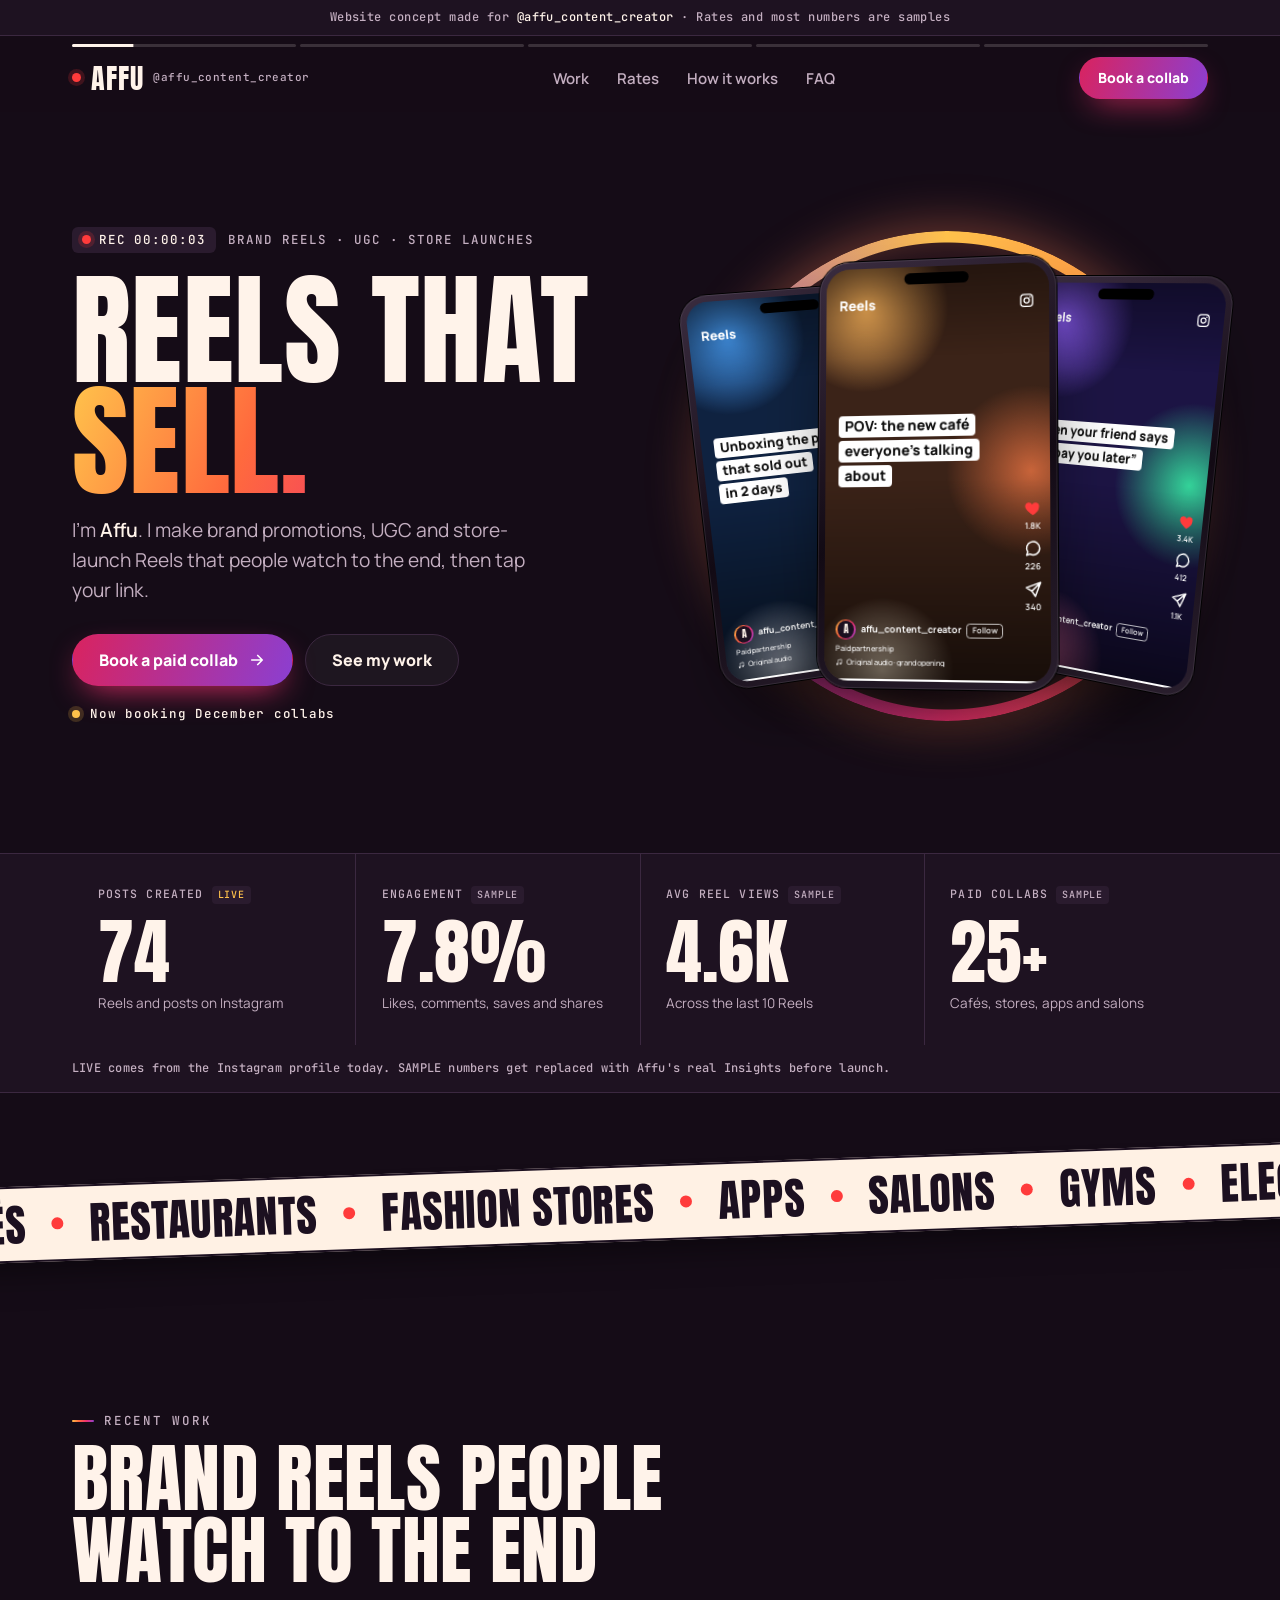
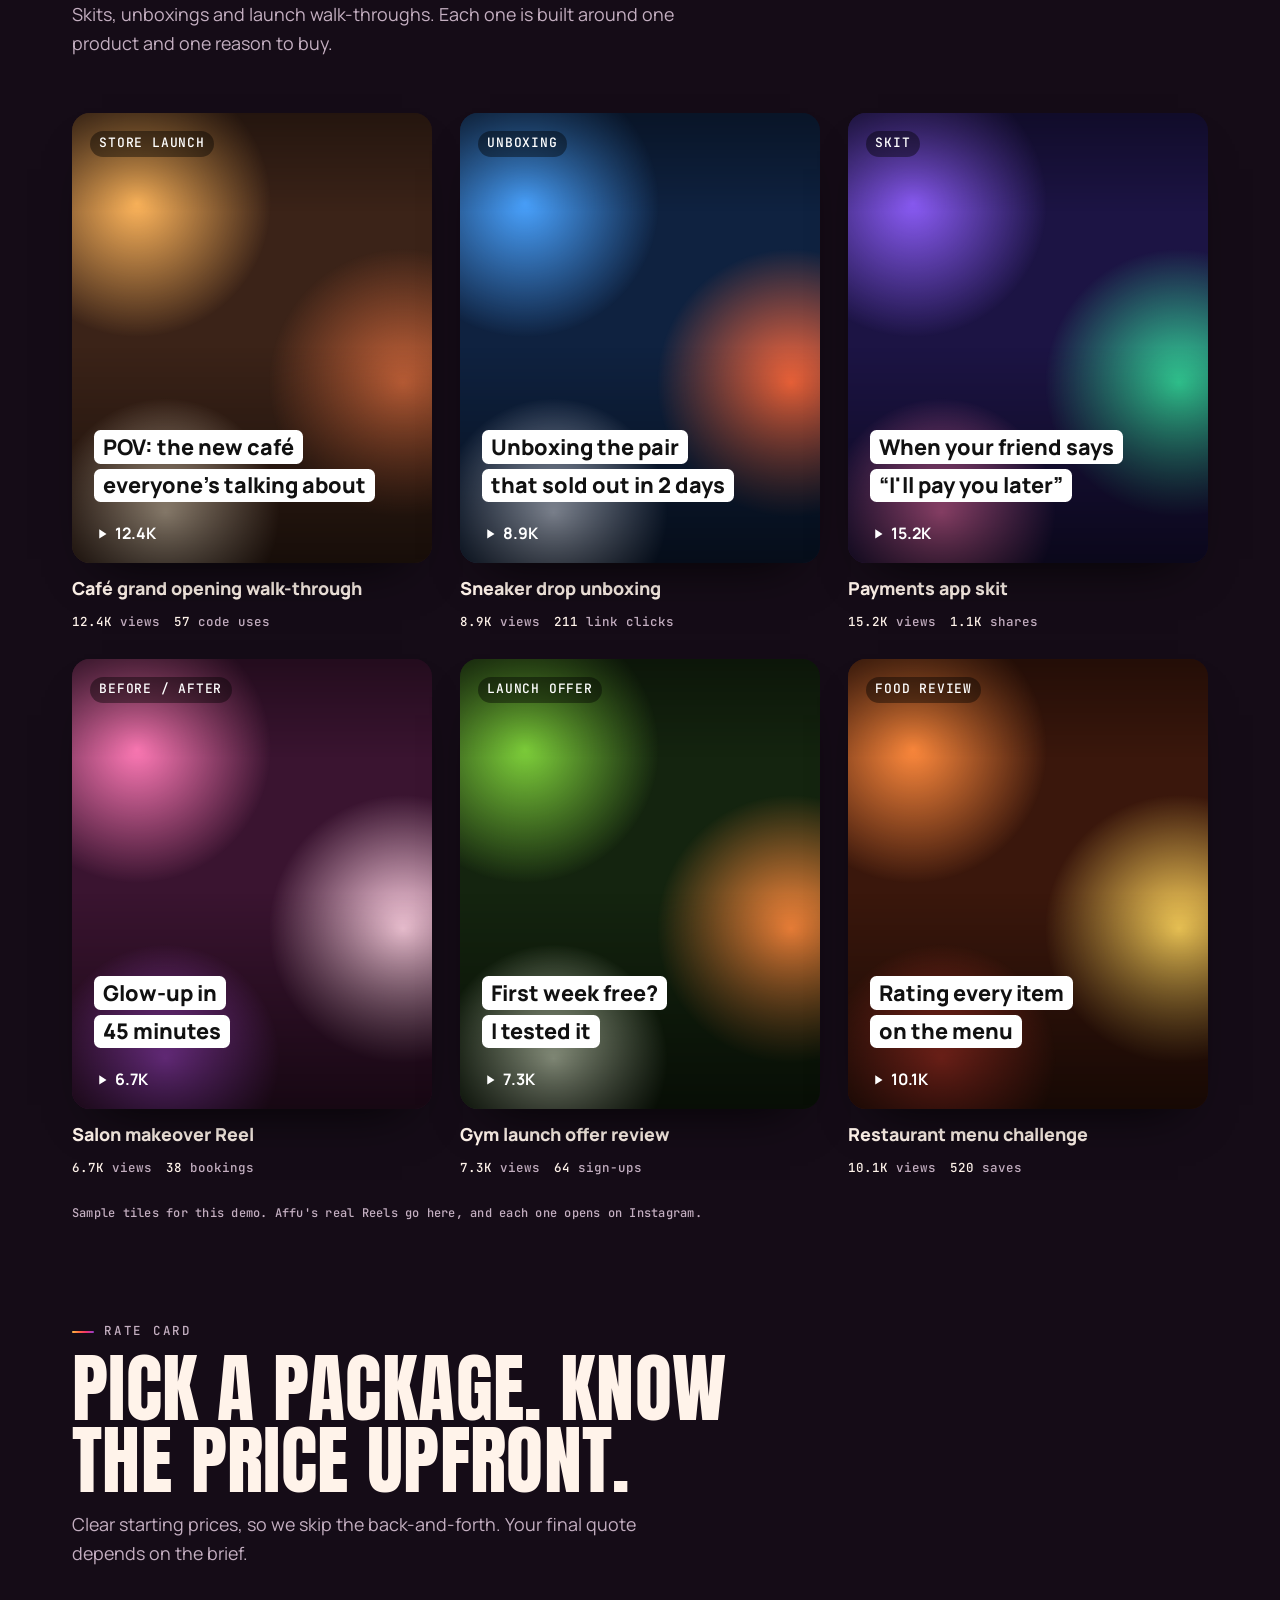
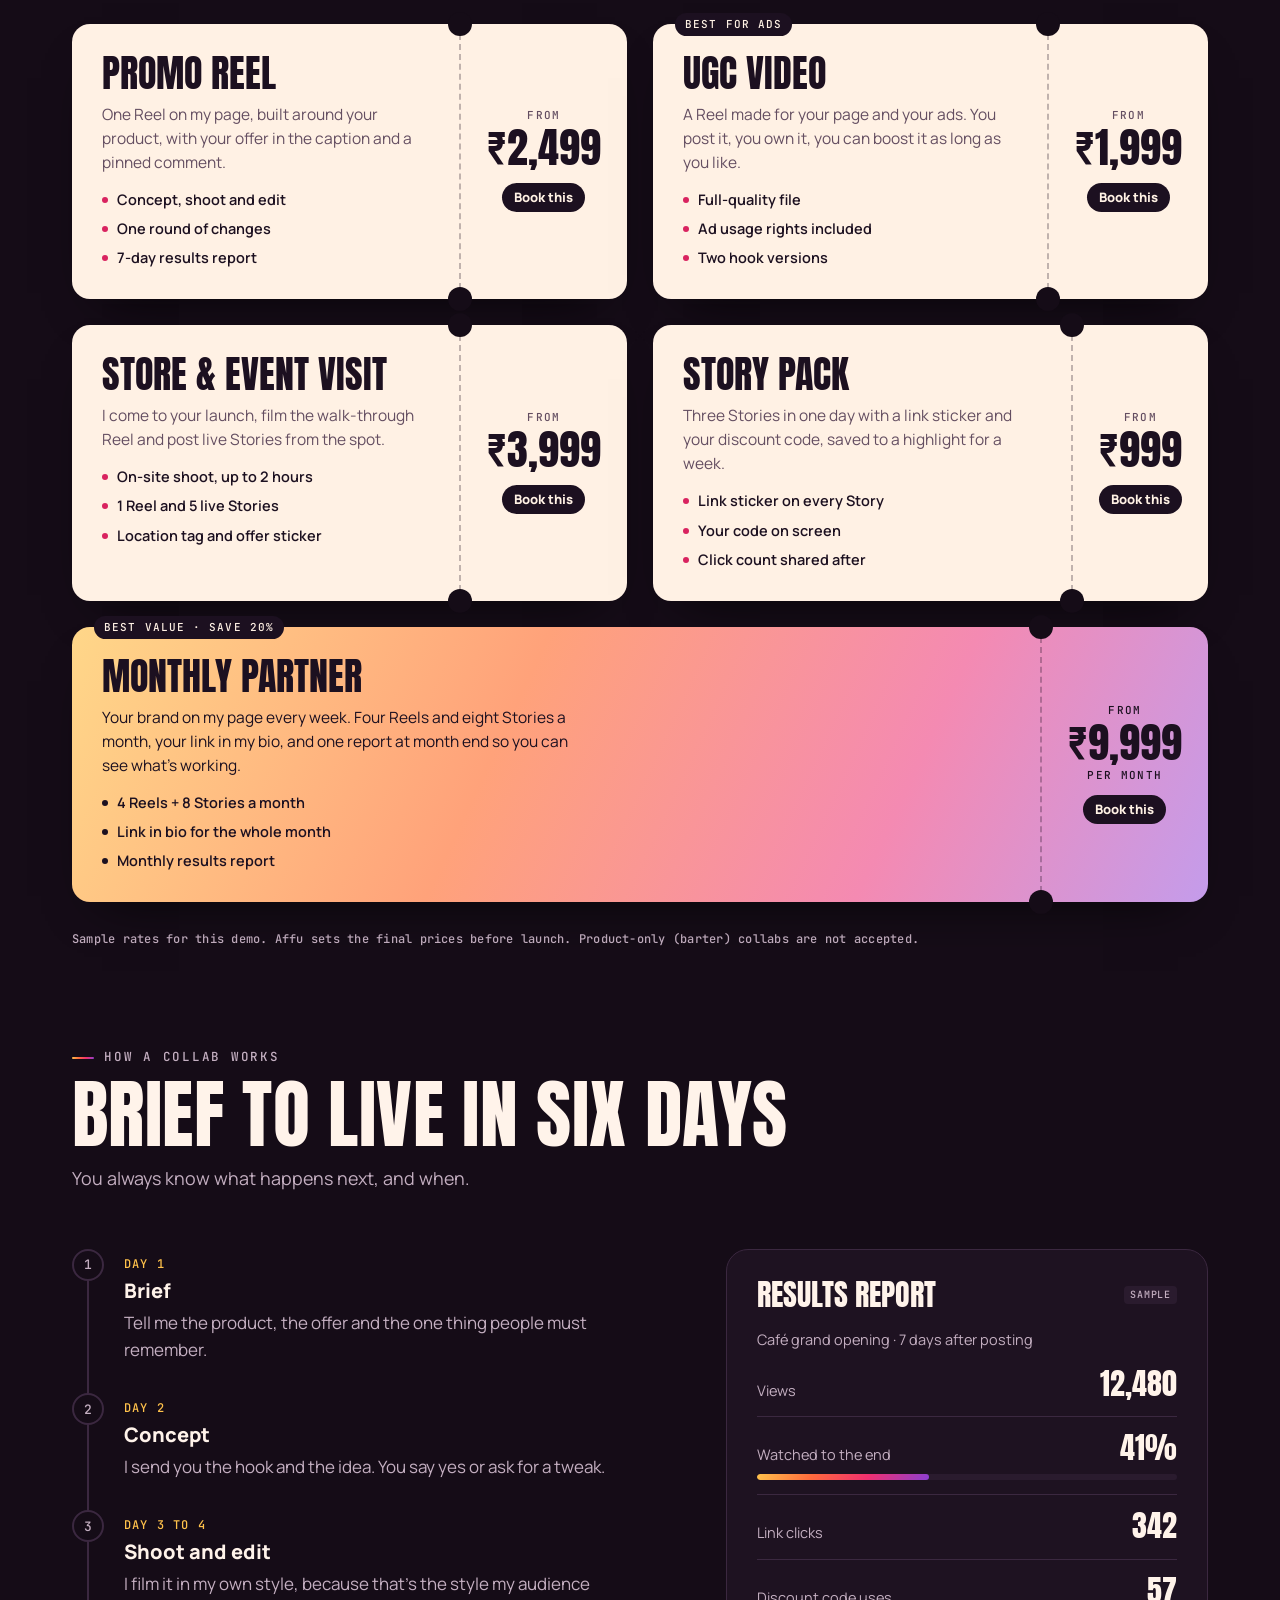
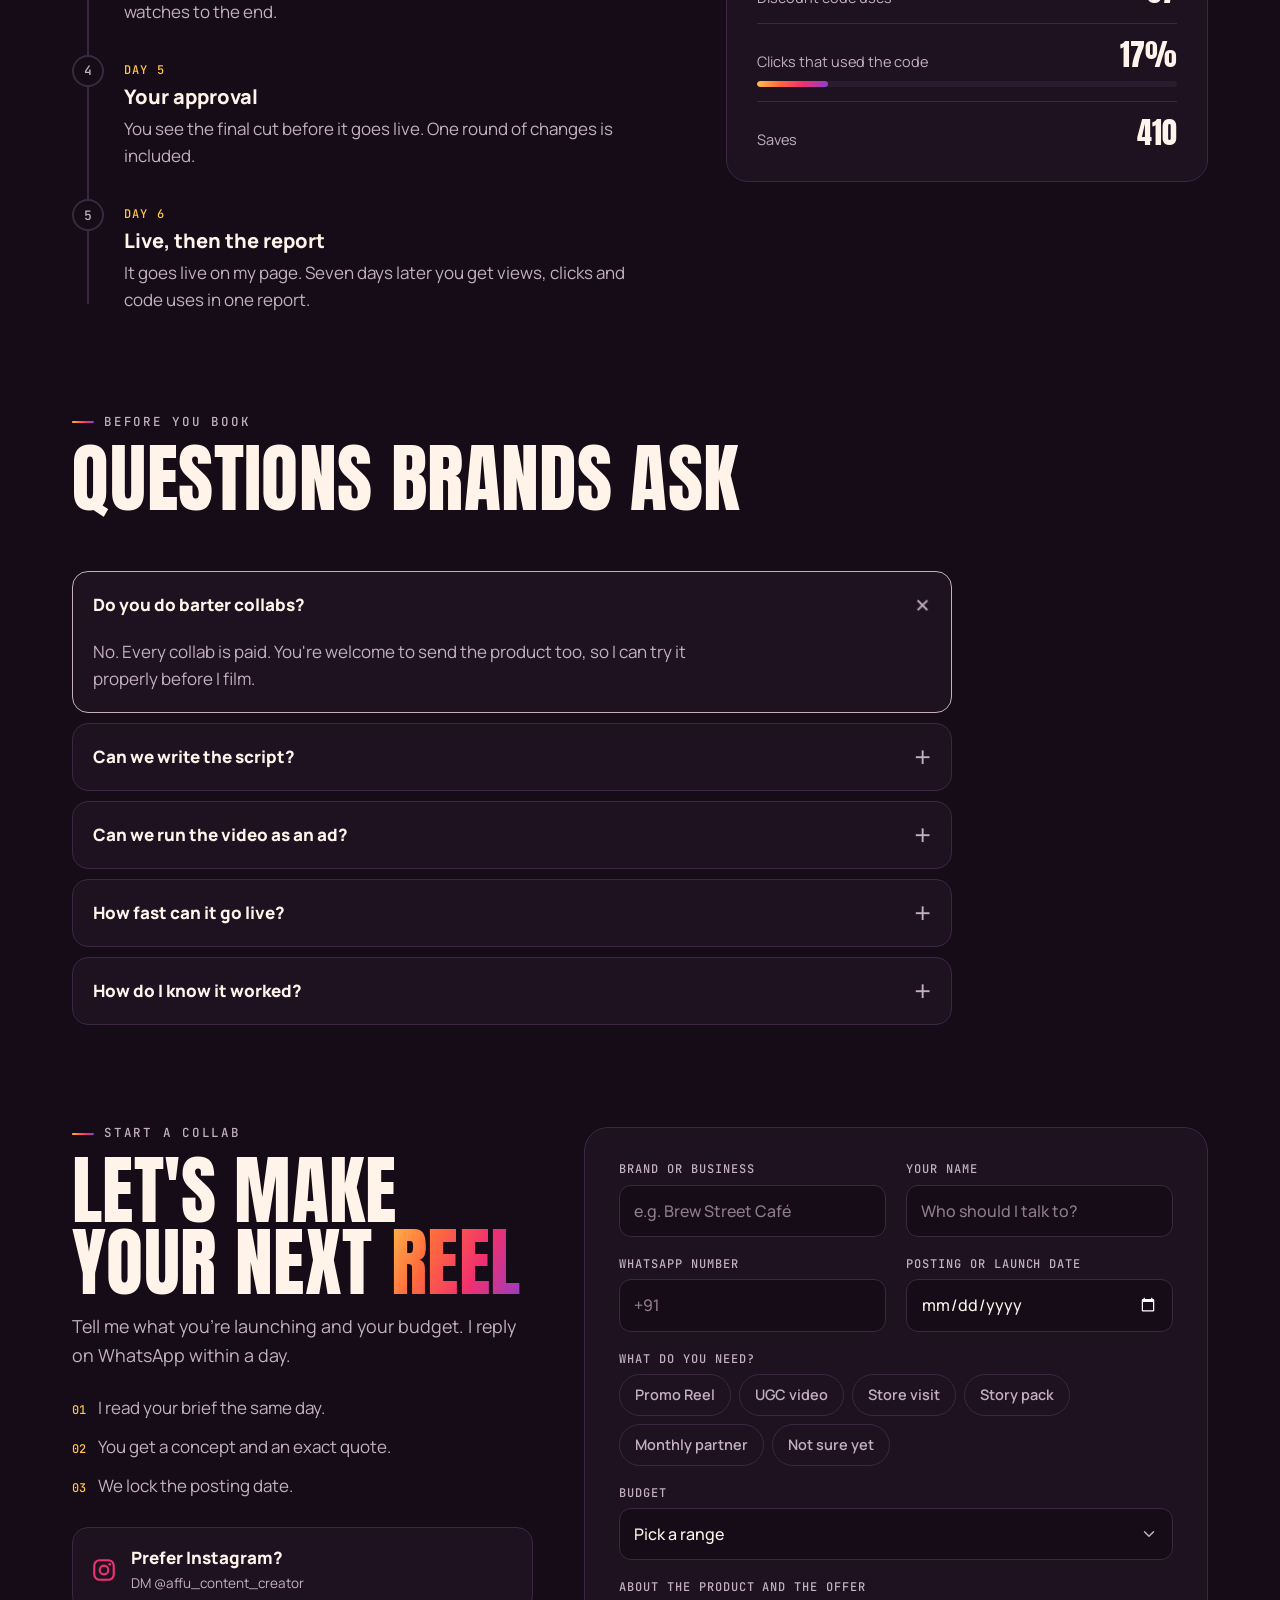
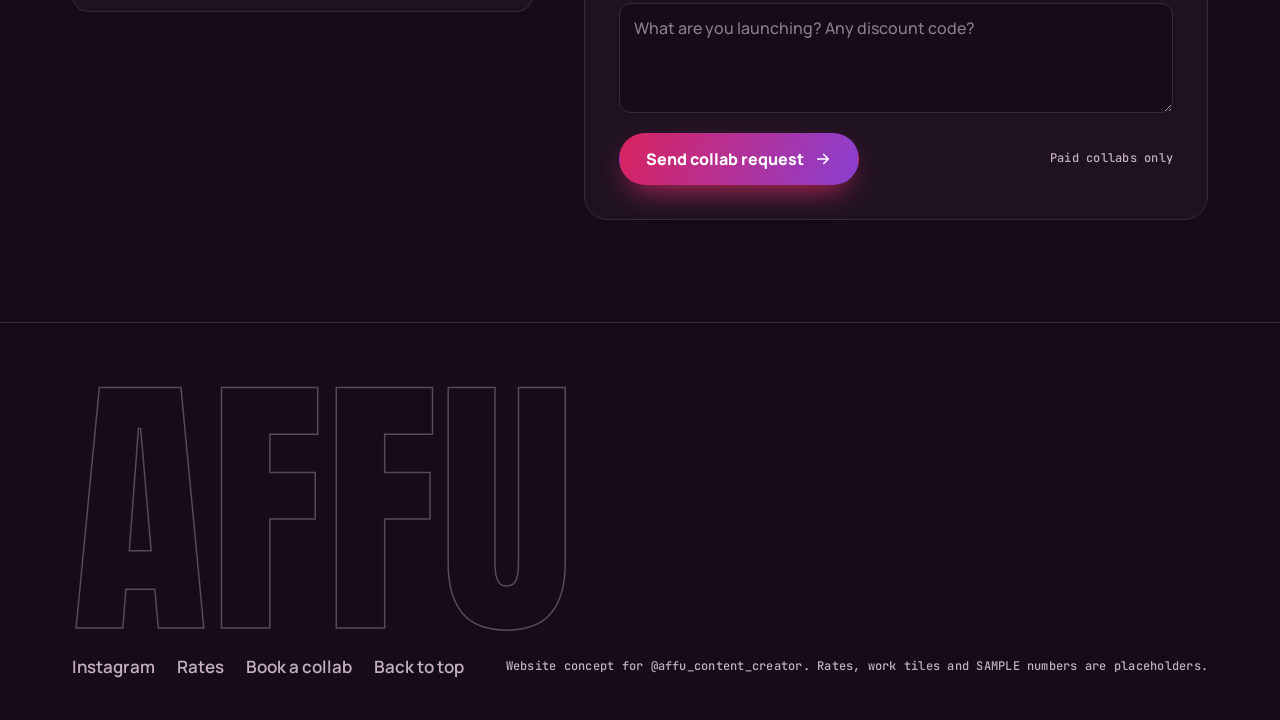
==== creator/index.html @ cd1907fb "Add Affu creator media-kit site concept A one-file demo of a brand-booking site for an Instagram cre" ====
<!doctype html>
<html lang="en">
<head>
<meta charset="utf-8">
<meta name="viewport" content="width=device-width, initial-scale=1, viewport-fit=cover">
<title>Affu Creator Studio</title>
<meta name="claude:viewport-fit-sides" content="cover">
<meta name="description" content="Affu makes brand promotion Reels, UGC and store-launch coverage. See the work, check the rates and book a paid collab.">
<meta name="theme-color" content="#150C17">
<link rel="icon" href="data:image/svg+xml,%3Csvg xmlns=%27http://www.w3.org/2000/svg%27 viewBox=%270 0 32 32%27%3E%3Crect width=%2732%27 height=%2732%27 rx=%278%27 fill=%27%23150C17%27/%3E%3Ccircle cx=%2716%27 cy=%2716%27 r=%2710%27 fill=%27none%27 stroke=%27%23F0306F%27 stroke-width=%273%27/%3E%3Ccircle cx=%2716%27 cy=%2716%27 r=%274%27 fill=%27%23FF3B3B%27/%3E%3C/svg%3E">
<link rel="preconnect" href="https://fonts.googleapis.com">
<link rel="preconnect" href="https://fonts.gstatic.com" crossorigin>
<link rel="stylesheet" href="https://fonts.googleapis.com/css2?family=Anton&family=JetBrains+Mono:wght@500&family=Manrope:wght@400;600;800&display=swap">
<style>
/* Layout: a creator's camera roll. Ring-light hero holding a 3D stack of Reels, launch-tape marquee,
   work tiles, coupon-ticket rate card, a six-day collab timeline beside a results report, FAQ, booking form.
   A Stories-style progress bar in the nav tracks the sections. One dark world, chosen on purpose. */
:root{
  color-scheme: dark;
  --bg:#150C17;
  --bg-2:#1E1221;
  --bg-3:#2A1B2E;
  --line:#3B2840;
  --fg:#FFF3EA;
  --muted:#C4AFC1;
  --paper:#FFF1E4;
  --paper-ink:#1C1020;
  --paper-muted:#644E61;
  --sun:#FFC24B;
  --flame:#FF6A3D;
  --rose:#F0306F;
  --violet:#8B3FD1;
  --rec:#FF3B3B;
  --btn-a:#D9235F;
  --btn-b:#8B3FD1;
  --on-btn:#FFFFFF;
  --glow:rgba(255,128,84,.34);
  --grad:linear-gradient(115deg,var(--sun) 0%,var(--flame) 32%,var(--rose) 64%,var(--violet) 100%);
  --f-display:"Anton","Impact","Haettenschweiler","Arial Narrow Bold",sans-serif;
  --f-body:"Manrope",system-ui,-apple-system,"Segoe UI",Roboto,sans-serif;
  --f-mono:"JetBrains Mono",ui-monospace,SFMono-Regular,Menlo,Consolas,monospace;
}

*,*::before,*::after{box-sizing:border-box}
[hidden]{display:none!important}
html{background:var(--bg);overflow-x:clip;scroll-behavior:smooth;scroll-padding-top:88px;-webkit-text-size-adjust:100%}
body{margin:0;background:var(--bg);color:var(--fg);font:400 17px/1.6 var(--f-body);overflow-x:clip;-webkit-font-smoothing:antialiased}
body::before{content:"";position:fixed;inset:0 0 auto;height:env(safe-area-inset-top,0px);z-index:60;background:var(--bg)}
img,svg{max-width:100%}
a{color:inherit}
:focus-visible{outline:2px solid var(--sun);outline-offset:3px}
h1,h2,h3{margin:0;text-wrap:balance}
p{margin:0}
.wrap{width:100%;max-width:1200px;margin-inline:auto;padding-left:max(clamp(16px,4vw,32px),env(safe-area-inset-left,0px));padding-right:max(clamp(16px,4vw,32px),env(safe-area-inset-right,0px))}
.ico{width:1em;height:1em;fill:currentColor;flex:none}
.eyebrow{display:inline-flex;align-items:center;gap:10px;font:500 12.5px/1 var(--f-mono);letter-spacing:.14em;text-transform:uppercase;color:var(--muted)}
.eyebrow::before{content:"";width:22px;height:2px;border-radius:2px;background:var(--grad)}
.grad-text{background:var(--grad);-webkit-background-clip:text;background-clip:text;color:transparent}
.fine{font:500 12px/1.55 var(--f-mono);letter-spacing:.02em;color:var(--muted)}
.tag-s{display:inline-block;font:500 10px/1 var(--f-mono);letter-spacing:.08em;padding:4px 6px;border-radius:4px;background:var(--bg-3);color:var(--muted);vertical-align:middle}
.tag-s.live{color:var(--sun)}

/* ---------- notice + nav ---------- */
.notice{background:var(--bg-2);border-bottom:1px solid var(--line)}
.notice p{padding-block:9px;text-align:center;font:500 12px/1.4 var(--f-mono);letter-spacing:.04em;color:var(--muted)}
.notice b{font-weight:500;color:var(--fg)}
.nav{position:sticky;top:env(safe-area-inset-top,0px);z-index:50;background:rgba(21,12,23,.86);-webkit-backdrop-filter:saturate(140%) blur(14px);backdrop-filter:saturate(140%) blur(14px);border-bottom:1px solid transparent;transition:border-color .3s}
.nav.is-stuck{border-bottom-color:var(--line)}
.story{display:flex;gap:4px;padding-top:8px}
.story span{position:relative;flex:1;height:3px;border-radius:3px;background:rgba(255,243,234,.16);overflow:hidden}
.story i{position:absolute;inset:0;background:var(--fg);transform-origin:left center;transform:scaleX(var(--p,0))}
.nav-row{display:flex;align-items:center;justify-content:space-between;gap:16px;padding-block:10px 12px}
.logo{display:inline-flex;align-items:center;gap:10px;text-decoration:none;font:400 28px/1 var(--f-display);letter-spacing:.03em}
.logo small{font:500 11px/1 var(--f-mono);letter-spacing:.04em;color:var(--muted)}
.dot-rec{width:9px;height:9px;border-radius:50%;background:var(--rec);box-shadow:0 0 0 4px rgba(255,59,59,.18);animation:blink 1.4s ease-in-out infinite;flex:none}
@keyframes blink{50%{opacity:.25}}
.nav-links{display:flex;gap:28px;list-style:none;margin:0;padding:0}
.nav-links a{font-weight:600;font-size:15px;color:var(--muted);text-decoration:none;transition:color .2s}
.nav-links a:hover{color:var(--fg)}
.nav .btn{min-height:42px;padding-inline:18px;font-size:14px}
@media (max-width:820px){.nav-links,.logo small{display:none}}

/* ---------- buttons ---------- */
.btn{display:inline-flex;align-items:center;justify-content:center;gap:10px;min-height:52px;padding:0 26px;border-radius:999px;border:1px solid transparent;font:800 16px/1 var(--f-body);text-decoration:none;cursor:pointer;white-space:nowrap;transition:transform .25s cubic-bezier(.2,.8,.2,1),box-shadow .25s,border-color .25s}
.btn:hover{transform:translateY(-2px)}
.btn:active{transform:translateY(0)}
.btn-hot{background:linear-gradient(110deg,var(--btn-a),var(--btn-b));color:var(--on-btn);box-shadow:0 12px 32px -12px var(--rose)}
.btn-hot:hover{box-shadow:0 18px 40px -10px var(--rose)}
.btn-ghost{background:rgba(255,243,234,.04);border-color:var(--line);color:var(--fg)}
.btn-ghost:hover{border-color:var(--muted)}
.btn .ico{font-size:18px;transition:transform .25s}
.btn:hover .ico{transform:translateX(3px)}

/* ---------- hero ---------- */
.hero{position:relative;overflow:hidden;isolation:isolate;padding-block:clamp(28px,5vw,64px) clamp(48px,6vw,88px)}
.hearts{position:absolute;inset:0;width:100%;height:100%;z-index:-1;pointer-events:none}
.hero-grid{display:grid;gap:clamp(12px,3vw,40px);align-items:center}
@media (min-width:960px){.hero-grid{grid-template-columns:minmax(0,1.05fr) minmax(0,.95fr)}}
.rec{display:flex;flex-wrap:wrap;align-items:center;gap:8px 12px;font:500 12.5px/1 var(--f-mono);letter-spacing:.08em;text-transform:uppercase;color:var(--muted)}
.rec .live{display:inline-flex;align-items:center;gap:8px;padding:7px 10px;border-radius:6px;background:var(--bg-3);color:var(--fg);font-variant-numeric:tabular-nums}
.hero h1{margin-block:22px 20px;font:400 clamp(62px,9.6vw,124px)/.9 var(--f-display);text-transform:uppercase;letter-spacing:.004em}
.hero h1 .line{display:block}
.lede{max-width:40ch;font-size:clamp(17px,1.5vw,20px);line-height:1.55;color:var(--muted)}
.lede strong{font-weight:600;color:var(--fg)}
.cta-row{display:flex;flex-wrap:wrap;gap:12px;margin-top:28px}
.booking{display:inline-flex;align-items:center;gap:10px;margin-top:22px;font:500 12.5px/1 var(--f-mono);letter-spacing:.06em;color:var(--fg)}
.booking::before{content:"";width:8px;height:8px;border-radius:50%;background:var(--sun);box-shadow:0 0 0 4px rgba(255,194,75,.18)}

.stage{position:relative;height:clamp(430px,48vw,600px);display:grid;place-items:center;perspective:1300px;--pw:clamp(150px,19vw,232px)}
.halo{position:absolute;width:min(120%,720px);aspect-ratio:1;border-radius:50%;background:radial-gradient(closest-side,rgba(255,194,75,.20),rgba(240,48,111,.11) 52%,transparent 74%);pointer-events:none}
.ring-glow,.ring{position:absolute;width:min(94%,500px);aspect-ratio:1;border-radius:50%;pointer-events:none}
.ring-glow{box-shadow:0 0 46px 8px var(--glow),inset 0 0 46px 8px var(--glow)}
.ring{background:conic-gradient(var(--sun),var(--flame),var(--rose),var(--violet),var(--sun));-webkit-mask:radial-gradient(farthest-side,transparent calc(100% - 12px),#000 calc(100% - 11px));mask:radial-gradient(farthest-side,transparent calc(100% - 12px),#000 calc(100% - 11px));animation:spin 24s linear infinite}
@keyframes spin{to{transform:rotate(360deg)}}
.sway{position:relative;width:var(--pw);aspect-ratio:9/16;transform-style:preserve-3d;animation:sway 9s ease-in-out infinite alternate}
@keyframes sway{from{transform:rotateY(-7deg) rotateX(2deg)}to{transform:rotateY(7deg) rotateX(-2deg)}}
.stack{position:absolute;inset:0;transform-style:preserve-3d;transform:rotateX(var(--rx,4deg)) rotateY(var(--ry,-10deg))}
.phone{position:absolute;inset:0;container-type:inline-size;padding:calc(var(--pw)*.032);border-radius:calc(var(--pw)*.13);background:linear-gradient(155deg,#3a2c3f,#120a14 55%,#2a1f2e);box-shadow:inset 0 0 0 1px rgba(255,255,255,.09),0 0 0 1px #000,0 40px 80px -30px rgba(0,0,0,.85)}
.phone::before{content:"";position:absolute;z-index:6;top:calc(var(--pw)*.058);left:50%;width:27%;height:calc(var(--pw)*.045);transform:translateX(-50%);border-radius:99px;background:#000}
.phone.p1{transform:translateZ(60px)}
@media (max-width:959px){
  .hero-grid{gap:0}
  .hero-copy{display:contents}
  .rec{order:1}
  .hero h1{order:2;margin-bottom:0}
  .stage{order:3;height:min(440px,112vw)}
  .lede{order:4}
  .cta-row{order:5}
  .cta-row .btn{flex:1 1 auto}
  .booking{order:6;justify-self:start}
}
.phone.p2{transform:translateX(calc(-56% - var(--s,0)*24%)) translateZ(-50px) rotateY(24deg) rotateZ(calc(-5deg - var(--s,0)*5deg))}
.phone.p3{transform:translateX(calc(56% + var(--s,0)*24%)) translateZ(-50px) rotateY(-24deg) rotateZ(calc(5deg + var(--s,0)*5deg))}

/* a Reel screen; sizes are in cqw so the same UI scales in phones and in tiles */
.screen{position:relative;height:100%;overflow:hidden;isolation:isolate;border-radius:calc(var(--pw)*.1);background:var(--sbg)}
.screen::after,.thumb::after{content:"";position:absolute;inset:0;z-index:1;background:linear-gradient(180deg,rgba(0,0,0,.38),transparent 22%,transparent 52%,rgba(0,0,0,.6))}
.blob{position:absolute;width:var(--bs,80cqw);aspect-ratio:1;border-radius:50%;background:radial-gradient(circle,var(--bc) 0,transparent 66%);animation:drift var(--bd,10s) ease-in-out infinite alternate;will-change:transform}
.b1{--bc:var(--c1);top:-12%;left:-22%}
.b2{--bc:var(--c2);top:28%;right:-32%;--bd:13s;animation-delay:-4s}
.b3{--bc:var(--c3);bottom:-16%;left:-8%;--bs:68cqw;--bd:11s;animation-delay:-7s}
@keyframes drift{from{transform:translate3d(0,0,0) scale(1)}to{transform:translate3d(14cqw,10cqw,0) scale(1.18)}}
.s-cafe{--sbg:#3b2318;--c1:#ffb65c;--c2:#c8643a;--c3:#f3dcc0}
.s-kicks{--sbg:#0f2240;--c1:#4aa3ff;--c2:#ff6a3d;--c3:#dfeaff}
.s-app{--sbg:#1c1444;--c1:#8b5cf6;--c2:#34d399;--c3:#f472b6}
.s-salon{--sbg:#3a1430;--c1:#ff7ab6;--c2:#ffd0e2;--c3:#b04bd6}
.s-gym{--sbg:#14240f;--c1:#7fd13b;--c2:#ff8a3d;--c3:#e9f7d6}
.s-food{--sbg:#3a170c;--c1:#ff8a3d;--c2:#ffd45c;--c3:#c0392b}

.r-top{position:absolute;z-index:2;top:13cqw;left:6cqw;right:6cqw;display:flex;justify-content:space-between;align-items:center;color:#fff;font:800 6.2cqw/1 var(--f-body)}
.r-top .ico{font-size:7cqw}
.r-cap{position:absolute;z-index:2;top:36%;left:6cqw;right:15cqw;display:flex;flex-direction:column;align-items:flex-start;gap:1.4cqw}
.r-cap span{padding:1.2cqw 2.6cqw;border-radius:1.8cqw;background:#fff;color:#111;font:800 6.4cqw/1.14 var(--f-body)}
.r-side{position:absolute;z-index:2;right:3.5cqw;bottom:31cqw;display:flex;flex-direction:column;align-items:center;gap:4.4cqw;color:#fff;font:600 3.7cqw/1 var(--f-body);text-align:center}
.r-side .ico{display:block;margin:0 auto 1.4cqw;font-size:8cqw}
.r-side .liked .ico{color:var(--rec)}
.r-foot{position:absolute;z-index:2;left:5cqw;right:15cqw;bottom:6.5cqw;color:#fff}
.r-user{display:flex;align-items:center;gap:2.2cqw;font:800 4.1cqw/1.1 var(--f-body)}
.r-user b{min-width:0;overflow:hidden;text-overflow:ellipsis;white-space:nowrap}
.r-av{flex:none;width:9cqw;height:9cqw;padding:.7cqw;border-radius:50%;background:var(--grad)}
.r-av i{display:grid;place-items:center;width:100%;height:100%;border-radius:50%;background:var(--paper-ink);font:400 4.4cqw/1 var(--f-display);font-style:normal;color:var(--fg)}
.r-follow{flex:none;padding:.8cqw 2cqw;border:1px solid rgba(255,255,255,.7);border-radius:1.6cqw;font-size:3.5cqw;font-weight:600}
.r-pp{margin-top:1.6cqw;font:600 3.4cqw/1.2 var(--f-body);opacity:.85}
.r-audio{display:flex;align-items:center;gap:1.6cqw;margin-top:2.2cqw;overflow:hidden;white-space:nowrap;font:500 3.4cqw/1 var(--f-body);opacity:.9}
.r-prog{position:absolute;z-index:3;left:0;right:0;bottom:0;height:1.1cqw;background:rgba(255,255,255,.25)}
.r-prog i{display:block;height:100%;background:#fff;transform-origin:left center;animation:playbar var(--pd,7s) linear infinite}
@keyframes playbar{from{transform:scaleX(0)}to{transform:scaleX(1)}}

/* ---------- stats ---------- */
.stats{border-block:1px solid var(--line);background:var(--bg-2)}
.stat-row{display:grid;grid-template-columns:repeat(2,minmax(0,1fr));gap:1px;margin:0;background:var(--line)}
@media (min-width:820px){.stat-row{grid-template-columns:repeat(4,minmax(0,1fr))}}
.stat{min-width:0;padding:clamp(20px,3vw,32px) clamp(14px,2vw,28px);background:var(--bg-2)}
.stat dt{display:flex;flex-wrap:wrap;align-items:center;gap:6px 8px;font:500 11.5px/1.3 var(--f-mono);letter-spacing:.1em;text-transform:uppercase;color:var(--muted)}
.stat dd{margin:12px 0 6px;font:400 clamp(44px,6vw,72px)/1 var(--f-display);font-variant-numeric:tabular-nums}
.stat p{font-size:13.5px;line-height:1.45;color:var(--muted)}
.stats .fine{padding-block:14px}

/* ---------- launch tape ---------- */
.tape{overflow:hidden;padding-block:clamp(40px,6vw,72px)}
.tape-band{width:112%;margin-left:-6%;transform:rotate(-2deg);background:var(--paper);color:var(--paper-ink);border-block:2px solid var(--paper-ink);box-shadow:0 22px 40px -22px rgba(0,0,0,.7)}
.tape-track{display:flex;width:max-content;animation:marq 40s linear infinite}
.tape-track ul{display:flex;align-items:center;list-style:none;margin:0;padding:14px 0}
.tape-track li{display:inline-flex;align-items:center;gap:26px;padding-right:26px;font:400 clamp(26px,3.6vw,44px)/1 var(--f-display);text-transform:uppercase;letter-spacing:.02em;white-space:nowrap}
.tape-track li::after{content:"";width:12px;height:12px;border-radius:50%;background:var(--rec)}
@keyframes marq{to{transform:translateX(-50%)}}

/* ---------- sections ---------- */
.sec{padding-block:clamp(56px,8vw,104px)}
.sec+.sec{padding-top:0}
.sec-head{display:grid;gap:14px;max-width:760px;margin-bottom:clamp(32px,5vw,56px)}
.sec-head h2{font:400 clamp(40px,6vw,76px)/.95 var(--f-display);text-transform:uppercase;letter-spacing:.005em}
.sec-head .sub{max-width:58ch;font-size:clamp(16px,1.4vw,18px);color:var(--muted)}

/* ---------- work ---------- */
.work-grid{display:grid;grid-template-columns:repeat(2,minmax(0,1fr));gap:clamp(14px,2.2vw,28px)}
@media (min-width:900px){.work-grid{grid-template-columns:repeat(3,minmax(0,1fr))}}
.work{display:flex;flex-direction:column;gap:14px;min-width:0}
.tilt{transform:perspective(900px) rotateX(var(--tx,0deg)) rotateY(var(--ty,0deg));transition:transform .45s cubic-bezier(.2,.8,.2,1)}
.thumb{position:relative;aspect-ratio:4/5;overflow:hidden;isolation:isolate;container-type:inline-size;border-radius:18px;background:var(--sbg);box-shadow:0 26px 50px -30px rgba(0,0,0,.95)}
.thumb .r-cap{top:auto;bottom:17cqw;right:6cqw}
.thumb .r-cap span{font-size:6cqw}
.kind{position:absolute;z-index:2;top:5cqw;left:5cqw;padding:1.8cqw 2.6cqw;border-radius:99px;background:rgba(0,0,0,.42);color:#fff;font:500 3.6cqw/1 var(--f-mono);letter-spacing:.06em;text-transform:uppercase}
.views{position:absolute;z-index:2;left:6cqw;bottom:6cqw;display:flex;align-items:center;gap:1.6cqw;color:#fff;font:700 4.4cqw/1 var(--f-body)}
.play{position:absolute;z-index:2;top:42%;left:50%;display:grid;place-items:center;width:18cqw;height:18cqw;border-radius:50%;background:rgba(255,255,255,.2);color:#fff;font-size:8cqw;opacity:0;transform:translate(-50%,-50%) scale(.85);transition:opacity .3s,transform .3s}
.work:hover .play{opacity:1;transform:translate(-50%,-50%) scale(1)}
.work h3{font:800 clamp(15px,1.4vw,18px)/1.3 var(--f-body)}
.kpis{display:flex;flex-wrap:wrap;gap:4px 14px;list-style:none;margin:0;padding:0;font:500 12.5px/1.3 var(--f-mono);color:var(--muted)}
.kpis b{font-weight:500;color:var(--fg)}
.work-foot{margin-top:28px}

/* ---------- rate tickets ---------- */
.tickets{display:grid;gap:clamp(18px,2.4vw,26px)}
@media (min-width:880px){.tickets{grid-template-columns:repeat(2,minmax(0,1fr))}}
.ticket{position:relative;display:grid;grid-template-columns:minmax(0,1fr) auto;border-radius:18px;background:var(--paper);color:var(--paper-ink);box-shadow:0 24px 50px -30px rgba(0,0,0,.9)}
.ticket.featured{grid-column:1/-1;background:linear-gradient(115deg,#FFD789,#FFA27A 38%,#F48AB2 72%,#C49CEB)}
.t-main{display:grid;align-content:start;gap:10px;padding:clamp(22px,2.6vw,30px)}
.t-main h3{font:400 clamp(28px,3vw,38px)/1 var(--f-display);text-transform:uppercase}
.t-main p{max-width:52ch;font-size:15.5px;line-height:1.55;color:var(--paper-muted)}
.featured .t-main p{color:var(--paper-ink)}
.t-main ul{display:grid;gap:6px;list-style:none;margin:4px 0 0;padding:0;font-size:14.5px;font-weight:600}
.t-main li{display:flex;align-items:baseline;gap:9px}
.t-main li::before{content:"";flex:none;width:6px;height:6px;border-radius:50%;background:var(--btn-a);transform:translateY(-2px)}
.featured .t-main li::before{background:var(--paper-ink)}
.t-stub{position:relative;display:flex;flex-direction:column;align-items:center;justify-content:center;gap:6px;min-width:136px;padding:22px clamp(16px,2vw,26px);border-left:2px dashed rgba(28,16,32,.28);text-align:center}
.t-stub::before,.t-stub::after{content:"";position:absolute;left:-13px;width:24px;height:24px;border-radius:50%;background:var(--bg)}
.t-stub::before{top:-12px}
.t-stub::after{bottom:-12px}
.t-from,.t-per{font:500 11px/1 var(--f-mono);letter-spacing:.12em;text-transform:uppercase;color:var(--paper-muted)}
.featured .t-from,.featured .t-per{color:var(--paper-ink)}
.t-price{font:400 clamp(32px,3.4vw,42px)/1 var(--f-display);font-variant-numeric:tabular-nums}
.t-book{display:inline-flex;align-items:center;gap:6px;margin-top:8px;padding:8px 12px;border-radius:99px;background:var(--paper-ink);color:var(--paper);font:800 13px/1 var(--f-body);text-decoration:none;transition:transform .2s}
.t-book:hover{transform:translateY(-2px)}
.badge{position:absolute;top:-11px;left:22px;padding:6px 10px;border-radius:99px;background:var(--paper-ink);color:var(--paper);font:500 11px/1 var(--f-mono);letter-spacing:.1em;text-transform:uppercase}
@media (max-width:560px){
  .ticket{grid-template-columns:1fr}
  .t-stub{flex-direction:row;flex-wrap:wrap;justify-content:space-between;align-items:center;min-width:0;border-left:0;border-top:2px dashed rgba(28,16,32,.28);text-align:left;padding-block:16px 18px}
  .t-stub::before{top:-13px;left:-12px}
  .t-stub::after{top:-13px;bottom:auto;left:auto;right:-12px}
  .t-stub .t-book{margin-top:0}
}
.rates-foot{margin-top:28px}

/* ---------- process + report ---------- */
.flow{display:grid;gap:clamp(40px,5vw,64px)}
@media (min-width:960px){.flow{grid-template-columns:minmax(0,1.1fr) minmax(0,.9fr);align-items:start}}
.timeline{position:relative;padding-left:52px}
.timeline ol{display:grid;gap:30px;list-style:none;margin:0;padding:0}
.tl-rail{position:absolute;left:15px;top:10px;bottom:10px;width:2px;background:var(--line);overflow:hidden}
.tl-rail i{position:absolute;inset:0;background:linear-gradient(180deg,var(--sun),var(--rose),var(--violet));transform-origin:top center;transform:scaleY(var(--draw,0))}
.timeline li{position:relative;min-width:0}
.node{position:absolute;left:-52px;top:0;display:grid;place-items:center;width:32px;height:32px;border-radius:50%;border:2px solid var(--line);background:var(--bg);font:500 13px/1 var(--f-mono);color:var(--muted);transition:border-color .4s,background-color .4s,color .4s}
.timeline li.on .node{border-color:var(--rose);background:var(--rose);color:var(--on-btn)}
.tl-day{font:500 12px/1 var(--f-mono);letter-spacing:.1em;text-transform:uppercase;color:var(--sun);padding-top:9px;display:block}
.timeline h3{margin:8px 0 6px;font:800 20px/1.25 var(--f-body)}
.timeline p{max-width:52ch;color:var(--muted)}
.report{display:grid;gap:18px;padding:clamp(22px,2.6vw,30px);border:1px solid var(--line);border-radius:22px;background:var(--bg-2)}
@media (min-width:960px){.report{position:sticky;top:120px}}
.report-head{display:flex;flex-wrap:wrap;align-items:center;justify-content:space-between;gap:10px}
.report h3{font:400 30px/1 var(--f-display);text-transform:uppercase}
.report .sub{font-size:14.5px;color:var(--muted)}
.r-rows{display:grid;gap:16px;margin:0}
.r-row{display:grid;grid-template-columns:minmax(0,1fr) auto;align-items:baseline;gap:8px 12px;padding-bottom:14px;border-bottom:1px solid var(--line)}
.r-row:last-child{border-bottom:0;padding-bottom:0}
.r-row dt{font-size:14.5px;color:var(--muted)}
.r-row dd{margin:0;font:400 30px/1 var(--f-display);font-variant-numeric:tabular-nums}
.meter{grid-column:1/-1;height:6px;border-radius:6px;background:var(--bg-3);overflow:hidden}
.meter i{display:block;width:var(--w);height:100%;border-radius:inherit;background:var(--grad)}

/* ---------- faq ---------- */
.faq{display:grid;gap:10px;max-width:880px}
.faq details{padding:0 20px;border:1px solid var(--line);border-radius:16px;background:var(--bg-2);transition:border-color .3s}
.faq details[open]{border-color:var(--muted)}
.faq summary{display:flex;align-items:center;justify-content:space-between;gap:16px;padding-block:18px;list-style:none;cursor:pointer;font-weight:800;font-size:17px}
.faq summary::-webkit-details-marker{display:none}
.faq summary::after{content:"+";flex:none;font:400 30px/1 var(--f-body);color:var(--muted);transition:transform .3s}
.faq details[open] summary::after{transform:rotate(45deg)}
.faq details p{max-width:64ch;padding-bottom:20px;color:var(--muted)}

/* ---------- booking ---------- */
.book-grid{display:grid;gap:clamp(32px,4vw,56px)}
@media (min-width:960px){.book-grid{grid-template-columns:minmax(0,.85fr) minmax(0,1.15fr);align-items:start}}
.book-copy .sec-head{margin-bottom:24px}
.steps-mini{display:grid;gap:12px;list-style:none;margin:0 0 28px;padding:0}
.steps-mini li{display:flex;align-items:baseline;gap:12px;color:var(--muted)}
.steps-mini b{flex:none;font:500 12px/1 var(--f-mono);color:var(--sun)}
.alt{display:flex;align-items:center;gap:14px;padding:16px 18px;border:1px solid var(--line);border-radius:16px;background:var(--bg-2);text-decoration:none;transition:border-color .25s,transform .25s}
.alt:hover{border-color:var(--muted);transform:translateY(-2px)}
.alt .ico{font-size:26px;color:var(--rose)}
.alt span{display:grid;gap:2px;min-width:0}
.alt b{font-weight:800}
.alt small{font-size:13.5px;color:var(--muted);overflow-wrap:anywhere}
.form-card{display:grid;gap:20px;padding:clamp(20px,3vw,34px);border:1px solid var(--line);border-radius:24px;background:var(--bg-2)}
.row2{display:grid;gap:20px}
@media (min-width:640px){.row2{grid-template-columns:minmax(0,1fr) minmax(0,1fr)}}
.field{display:grid;gap:8px;min-width:0}
.field>label,.field>legend{padding:0;font:500 12px/1.2 var(--f-mono);letter-spacing:.08em;text-transform:uppercase;color:var(--muted)}
.field input,.field select,.field textarea{width:100%;min-height:52px;padding:13px 14px;border:1px solid var(--line);border-radius:12px;background:var(--bg);color:var(--fg);font:500 16px/1.4 var(--f-body);transition:border-color .2s,box-shadow .2s}
.field textarea{min-height:110px;resize:vertical}
.field select{appearance:none;-webkit-appearance:none;padding-right:40px;background-image:url("data:image/svg+xml,%3Csvg xmlns='http://www.w3.org/2000/svg' viewBox='0 0 24 24'%3E%3Cpath d='M6 9l6 6 6-6' fill='none' stroke='%23C4AFC1' stroke-width='2' stroke-linecap='round' stroke-linejoin='round'/%3E%3C/svg%3E");background-repeat:no-repeat;background-position:right 14px center;background-size:18px}
.field input::placeholder,.field textarea::placeholder{color:#8E7A8B}
.field input:focus,.field select:focus,.field textarea:focus{outline:none;border-color:var(--sun);box-shadow:0 0 0 3px rgba(255,194,75,.18)}
fieldset.field{margin:0;border:0;padding:0}
.chips{display:flex;flex-wrap:wrap;gap:8px;margin-top:8px}
.chip{position:relative}
.chip input{position:absolute;opacity:0;width:1px;height:1px}
.chip span{display:inline-flex;align-items:center;min-height:42px;padding:0 15px;border:1px solid var(--line);border-radius:99px;font:600 14.5px/1 var(--f-body);color:var(--muted);cursor:pointer;transition:background-color .2s,color .2s,border-color .2s}
.chip span:hover{border-color:var(--muted);color:var(--fg)}
.chip input:checked+span{background:var(--fg);border-color:var(--fg);color:var(--bg)}
.chip input:focus-visible+span{outline:2px solid var(--sun);outline-offset:2px}
.note{padding:13px 15px;border:1px solid rgba(255,194,75,.4);border-radius:12px;background:rgba(255,194,75,.09);font-size:14.5px;line-height:1.5}
.form-foot{display:flex;flex-wrap:wrap;align-items:center;justify-content:space-between;gap:14px}
.done{display:grid;justify-items:start;gap:14px;padding:clamp(24px,3.4vw,40px);border:1px solid var(--line);border-radius:24px;background:var(--bg-2)}
.done:focus{outline:none}
.done .tick{display:grid;place-items:center;width:56px;height:56px;border-radius:50%;background:var(--grad);color:var(--paper-ink);font-size:26px}
.done h3{font:400 clamp(30px,3.4vw,40px)/1 var(--f-display);text-transform:uppercase}
.done p{max-width:52ch;color:var(--muted)}

/* ---------- footer ---------- */
.foot{padding-block:clamp(48px,6vw,72px) calc(32px + env(safe-area-inset-bottom,0px));border-top:1px solid var(--line)}
.foot-mark{display:block;font:400 clamp(96px,22vw,280px)/.82 var(--f-display);letter-spacing:.01em;text-transform:uppercase;color:transparent;-webkit-text-stroke:1.5px rgba(196,175,193,.38);user-select:none}
.foot-row{display:flex;flex-wrap:wrap;align-items:center;justify-content:space-between;gap:16px 28px;margin-top:28px}
.foot-links{display:flex;flex-wrap:wrap;gap:8px 22px}
.foot-links a{font-weight:600;color:var(--muted);text-decoration:none}
.foot-links a:hover{color:var(--fg)}

@media (prefers-reduced-motion:reduce){
  html{scroll-behavior:auto}
  *,*::before,*::after{animation:none!important;transition:none!important}
}
</style>
</head>
<body>

<svg width="0" height="0" style="position:absolute" aria-hidden="true" focusable="false">
  <symbol id="i-heart" viewBox="0 0 24 24"><path d="M12 21s-7.5-4.6-9.6-9.2C.9 8.4 2.9 4.5 6.6 4.5c2.1 0 3.6 1.2 4.4 2.6.8-1.4 2.3-2.6 4.4-2.6 3.7 0 5.7 3.9 4.2 7.3C19.5 16.4 12 21 12 21z"/></symbol>
  <symbol id="i-comment" viewBox="0 0 24 24"><path d="M20.5 11.5a8.5 8.5 0 0 1-12.6 7.4L3.5 20.5l1.6-4.2A8.5 8.5 0 1 1 20.5 11.5z" fill="none" stroke="currentColor" stroke-width="2" stroke-linejoin="round"/></symbol>
  <symbol id="i-send" viewBox="0 0 24 24"><path d="M21.5 3 10.2 14.3M21.5 3 14.6 21l-4.4-6.7L3 9.9z" fill="none" stroke="currentColor" stroke-width="2" stroke-linejoin="round" stroke-linecap="round"/></symbol>
  <symbol id="i-music" viewBox="0 0 24 24"><path d="M9 18V5l11-2v13" fill="none" stroke="currentColor" stroke-width="2"/><circle cx="6" cy="18" r="3"/><circle cx="17" cy="16" r="3"/></symbol>
  <symbol id="i-play" viewBox="0 0 24 24"><path d="M8 5v14l11-7z"/></symbol>
  <symbol id="i-cam" viewBox="0 0 24 24"><rect x="3" y="3" width="18" height="18" rx="5" fill="none" stroke="currentColor" stroke-width="2"/><circle cx="12" cy="12" r="4" fill="none" stroke="currentColor" stroke-width="2"/><circle cx="17.3" cy="6.7" r="1.2"/></symbol>
  <symbol id="i-arrow" viewBox="0 0 24 24"><path d="M5 12h14M13 6l6 6-6 6" fill="none" stroke="currentColor" stroke-width="2.2" stroke-linecap="round" stroke-linejoin="round"/></symbol>
  <symbol id="i-check" viewBox="0 0 24 24"><path d="M5 12.5l4.5 4.5L19 7.5" fill="none" stroke="currentColor" stroke-width="2.6" stroke-linecap="round" stroke-linejoin="round"/></symbol>
</svg>

<div class="notice"><p class="wrap">Website concept made for <b>@affu_content_creator</b> · Rates and most numbers are samples</p></div>

<nav class="nav" aria-label="Main">
  <div class="wrap">
    <div class="story" aria-hidden="true">
      <span data-for="top"><i></i></span>
      <span data-for="work"><i></i></span>
      <span data-for="rates"><i></i></span>
      <span data-for="process"><i></i></span>
      <span data-for="book"><i></i></span>
    </div>
    <div class="nav-row">
      <a class="logo" href="#top" aria-label="Affu, back to top"><span class="dot-rec"></span>AFFU <small>@affu_content_creator</small></a>
      <ul class="nav-links">
        <li><a href="#work">Work</a></li>
        <li><a href="#rates">Rates</a></li>
        <li><a href="#process">How it works</a></li>
        <li><a href="#faq">FAQ</a></li>
      </ul>
      <a class="btn btn-hot" href="#book">Book a collab</a>
    </div>
  </div>
</nav>

<main>
<!-- ======================= HERO ======================= -->
<header class="hero" id="top">
  <canvas class="hearts" aria-hidden="true"></canvas>
  <div class="wrap hero-grid">
    <div class="hero-copy">
      <p class="rec"><span class="live"><span class="dot-rec"></span>REC <span id="tc">00:00:00</span></span> Brand Reels · UGC · Store launches</p>
      <h1><span class="line">Reels that</span><span class="line grad-text">sell.</span></h1>
      <p class="lede">I'm <strong>Affu</strong>. I make brand promotions, UGC and store-launch Reels that people watch to the end, then tap your link.</p>
      <div class="cta-row">
        <a class="btn btn-hot" href="#book">Book a paid collab <svg class="ico"><use href="#i-arrow"/></svg></a>
        <a class="btn btn-ghost" href="#work">See my work</a>
      </div>
      <p class="booking">Now booking December collabs</p>
    </div>

    <div class="stage" aria-hidden="true">
      <div class="halo"></div>
      <div class="ring-glow"></div>
      <div class="ring"></div>
      <div class="sway">
        <div class="stack">
          <div class="phone p2"><div class="screen s-kicks">
            <i class="blob b1"></i><i class="blob b2"></i><i class="blob b3"></i>
            <div class="r-top"><span>Reels</span><svg class="ico"><use href="#i-cam"/></svg></div>
            <p class="r-cap"><span>Unboxing the pair</span><span>that sold out</span><span>in 2 days</span></p>
            <div class="r-side"><div class="liked"><svg class="ico"><use href="#i-heart"/></svg>2.1K</div><div><svg class="ico"><use href="#i-comment"/></svg>184</div><div><svg class="ico"><use href="#i-send"/></svg>96</div></div>
            <div class="r-foot"><div class="r-user"><span class="r-av"><i>A</i></span><b>affu_content_creator</b><span class="r-follow">Follow</span></div><p class="r-pp">Paid partnership</p><p class="r-audio"><svg class="ico"><use href="#i-music"/></svg>Original audio</p></div>
            <div class="r-prog" style="--pd:9s"><i></i></div>
          </div></div>
          <div class="phone p3"><div class="screen s-app">
            <i class="blob b1"></i><i class="blob b2"></i><i class="blob b3"></i>
            <div class="r-top"><span>Reels</span><svg class="ico"><use href="#i-cam"/></svg></div>
            <p class="r-cap"><span>When your friend says</span><span>“I'll pay you later”</span></p>
            <div class="r-side"><div class="liked"><svg class="ico"><use href="#i-heart"/></svg>3.4K</div><div><svg class="ico"><use href="#i-comment"/></svg>412</div><div><svg class="ico"><use href="#i-send"/></svg>1.1K</div></div>
            <div class="r-foot"><div class="r-user"><span class="r-av"><i>A</i></span><b>affu_content_creator</b><span class="r-follow">Follow</span></div><p class="r-pp">Paid partnership</p><p class="r-audio"><svg class="ico"><use href="#i-music"/></svg>Original audio</p></div>
            <div class="r-prog" style="--pd:8s"><i></i></div>
          </div></div>
          <div class="phone p1"><div class="screen s-cafe">
            <i class="blob b1"></i><i class="blob b2"></i><i class="blob b3"></i>
            <div class="r-top"><span>Reels</span><svg class="ico"><use href="#i-cam"/></svg></div>
            <p class="r-cap"><span>POV: the new café</span><span>everyone's talking</span><span>about</span></p>
            <div class="r-side"><div class="liked"><svg class="ico"><use href="#i-heart"/></svg>1.8K</div><div><svg class="ico"><use href="#i-comment"/></svg>226</div><div><svg class="ico"><use href="#i-send"/></svg>340</div></div>
            <div class="r-foot"><div class="r-user"><span class="r-av"><i>A</i></span><b>affu_content_creator</b><span class="r-follow">Follow</span></div><p class="r-pp">Paid partnership</p><p class="r-audio"><svg class="ico"><use href="#i-music"/></svg>Original audio · grand opening</p></div>
            <div class="r-prog"><i></i></div>
          </div></div>
        </div>
      </div>
    </div>
  </div>
</header>

<!-- ======================= STATS ======================= -->
<section class="stats" aria-label="Numbers">
  <div class="wrap">
    <dl class="stat-row">
      <div class="stat"><dt>Posts created <span class="tag-s live">LIVE</span></dt><dd data-count="74">74</dd><p>Reels and posts on Instagram</p></div>
      <div class="stat"><dt>Engagement <span class="tag-s">SAMPLE</span></dt><dd data-count="7.8" data-dec="1" data-suf="%">7.8%</dd><p>Likes, comments, saves and shares</p></div>
      <div class="stat"><dt>Avg Reel views <span class="tag-s">SAMPLE</span></dt><dd data-count="4.6" data-dec="1" data-suf="K">4.6K</dd><p>Across the last 10 Reels</p></div>
      <div class="stat"><dt>Paid collabs <span class="tag-s">SAMPLE</span></dt><dd data-count="25" data-suf="+">25+</dd><p>Cafés, stores, apps and salons</p></div>
    </dl>
    <p class="fine">LIVE comes from the Instagram profile today. SAMPLE numbers get replaced with Affu's real Insights before launch.</p>
  </div>
</section>

<!-- ======================= TAPE ======================= -->
<div class="tape" aria-label="Categories I create for">
  <div class="tape-band">
    <div class="tape-track">
      <ul><li>Cafés</li><li>Restaurants</li><li>Fashion stores</li><li>Apps</li><li>Salons</li><li>Gyms</li><li>Electronics</li><li>Grand openings</li></ul>
      <ul aria-hidden="true"><li>Cafés</li><li>Restaurants</li><li>Fashion stores</li><li>Apps</li><li>Salons</li><li>Gyms</li><li>Electronics</li><li>Grand openings</li></ul>
    </div>
  </div>
</div>

<!-- ======================= WORK ======================= -->
<section class="sec" id="work">
  <div class="wrap">
    <div class="sec-head">
      <p class="eyebrow">Recent work</p>
      <h2>Brand Reels people watch to the end</h2>
      <p class="sub">Skits, unboxings and launch walk-throughs. Each one is built around one product and one reason to buy.</p>
    </div>
    <div class="work-grid">
      <article class="work tilt">
        <div class="thumb s-cafe"><i class="blob b1"></i><i class="blob b2"></i><i class="blob b3"></i>
          <span class="kind">Store launch</span><span class="play"><svg class="ico"><use href="#i-play"/></svg></span>
          <p class="r-cap"><span>POV: the new café</span><span>everyone's talking about</span></p>
          <span class="views"><svg class="ico"><use href="#i-play"/></svg>12.4K</span></div>
        <h3>Café grand opening walk-through</h3>
        <ul class="kpis"><li><b>12.4K</b> views</li><li><b>57</b> code uses</li></ul>
      </article>
      <article class="work tilt">
        <div class="thumb s-kicks"><i class="blob b1"></i><i class="blob b2"></i><i class="blob b3"></i>
          <span class="kind">Unboxing</span><span class="play"><svg class="ico"><use href="#i-play"/></svg></span>
          <p class="r-cap"><span>Unboxing the pair</span><span>that sold out in 2 days</span></p>
          <span class="views"><svg class="ico"><use href="#i-play"/></svg>8.9K</span></div>
        <h3>Sneaker drop unboxing</h3>
        <ul class="kpis"><li><b>8.9K</b> views</li><li><b>211</b> link clicks</li></ul>
      </article>
      <article class="work tilt">
        <div class="thumb s-app"><i class="blob b1"></i><i class="blob b2"></i><i class="blob b3"></i>
          <span class="kind">Skit</span><span class="play"><svg class="ico"><use href="#i-play"/></svg></span>
          <p class="r-cap"><span>When your friend says</span><span>“I'll pay you later”</span></p>
          <span class="views"><svg class="ico"><use href="#i-play"/></svg>15.2K</span></div>
        <h3>Payments app skit</h3>
        <ul class="kpis"><li><b>15.2K</b> views</li><li><b>1.1K</b> shares</li></ul>
      </article>
      <article class="work tilt">
        <div class="thumb s-salon"><i class="blob b1"></i><i class="blob b2"></i><i class="blob b3"></i>
          <span class="kind">Before / after</span><span class="play"><svg class="ico"><use href="#i-play"/></svg></span>
          <p class="r-cap"><span>Glow-up in</span><span>45 minutes</span></p>
          <span class="views"><svg class="ico"><use href="#i-play"/></svg>6.7K</span></div>
        <h3>Salon makeover Reel</h3>
        <ul class="kpis"><li><b>6.7K</b> views</li><li><b>38</b> bookings</li></ul>
      </article>
      <article class="work tilt">
        <div class="thumb s-gym"><i class="blob b1"></i><i class="blob b2"></i><i class="blob b3"></i>
          <span class="kind">Launch offer</span><span class="play"><svg class="ico"><use href="#i-play"/></svg></span>
          <p class="r-cap"><span>First week free?</span><span>I tested it</span></p>
          <span class="views"><svg class="ico"><use href="#i-play"/></svg>7.3K</span></div>
        <h3>Gym launch offer review</h3>
        <ul class="kpis"><li><b>7.3K</b> views</li><li><b>64</b> sign-ups</li></ul>
      </article>
      <article class="work tilt">
        <div class="thumb s-food"><i class="blob b1"></i><i class="blob b2"></i><i class="blob b3"></i>
          <span class="kind">Food review</span><span class="play"><svg class="ico"><use href="#i-play"/></svg></span>
          <p class="r-cap"><span>Rating every item</span><span>on the menu</span></p>
          <span class="views"><svg class="ico"><use href="#i-play"/></svg>10.1K</span></div>
        <h3>Restaurant menu challenge</h3>
        <ul class="kpis"><li><b>10.1K</b> views</li><li><b>520</b> saves</li></ul>
      </article>
    </div>
    <p class="fine work-foot">Sample tiles for this demo. Affu's real Reels go here, and each one opens on Instagram.</p>
  </div>
</section>

<!-- ======================= RATES ======================= -->
<section class="sec" id="rates">
  <div class="wrap">
    <div class="sec-head">
      <p class="eyebrow">Rate card</p>
      <h2>Pick a package. Know the price upfront.</h2>
      <p class="sub">Clear starting prices, so we skip the back-and-forth. Your final quote depends on the brief.</p>
    </div>
    <div class="tickets">
      <article class="ticket">
        <div class="t-main">
          <h3>Promo Reel</h3>
          <p>One Reel on my page, built around your product, with your offer in the caption and a pinned comment.</p>
          <ul><li>Concept, shoot and edit</li><li>One round of changes</li><li>7-day results report</li></ul>
        </div>
        <div class="t-stub"><span class="t-from">From</span><span class="t-price">₹2,499</span><a class="t-book" href="#book" data-pkg="Promo Reel">Book this</a></div>
      </article>
      <article class="ticket">
        <span class="badge">Best for ads</span>
        <div class="t-main">
          <h3>UGC Video</h3>
          <p>A Reel made for your page and your ads. You post it, you own it, you can boost it as long as you like.</p>
          <ul><li>Full-quality file</li><li>Ad usage rights included</li><li>Two hook versions</li></ul>
        </div>
        <div class="t-stub"><span class="t-from">From</span><span class="t-price">₹1,999</span><a class="t-book" href="#book" data-pkg="UGC video">Book this</a></div>
      </article>
      <article class="ticket">
        <div class="t-main">
          <h3>Store &amp; event visit</h3>
          <p>I come to your launch, film the walk-through Reel and post live Stories from the spot.</p>
          <ul><li>On-site shoot, up to 2 hours</li><li>1 Reel and 5 live Stories</li><li>Location tag and offer sticker</li></ul>
        </div>
        <div class="t-stub"><span class="t-from">From</span><span class="t-price">₹3,999</span><a class="t-book" href="#book" data-pkg="Store visit">Book this</a></div>
      </article>
      <article class="ticket">
        <div class="t-main">
          <h3>Story pack</h3>
          <p>Three Stories in one day with a link sticker and your discount code, saved to a highlight for a week.</p>
          <ul><li>Link sticker on every Story</li><li>Your code on screen</li><li>Click count shared after</li></ul>
        </div>
        <div class="t-stub"><span class="t-from">From</span><span class="t-price">₹999</span><a class="t-book" href="#book" data-pkg="Story pack">Book this</a></div>
      </article>
      <article class="ticket featured">
        <span class="badge">Best value · save 20%</span>
        <div class="t-main">
          <h3>Monthly partner</h3>
          <p>Your brand on my page every week. Four Reels and eight Stories a month, your link in my bio, and one report at month end so you can see what's working.</p>
          <ul><li>4 Reels + 8 Stories a month</li><li>Link in bio for the whole month</li><li>Monthly results report</li></ul>
        </div>
        <div class="t-stub"><span class="t-from">From</span><span class="t-price">₹9,999</span><span class="t-per">per month</span><a class="t-book" href="#book" data-pkg="Monthly partner">Book this</a></div>
      </article>
    </div>
    <p class="fine rates-foot">Sample rates for this demo. Affu sets the final prices before launch. Product-only (barter) collabs are not accepted.</p>
  </div>
</section>

<!-- ======================= PROCESS + REPORT ======================= -->
<section class="sec" id="process">
  <div class="wrap">
    <div class="sec-head">
      <p class="eyebrow">How a collab works</p>
      <h2>Brief to live in six days</h2>
      <p class="sub">You always know what happens next, and when.</p>
    </div>
    <div class="flow">
      <div class="timeline">
        <span class="tl-rail" aria-hidden="true"><i></i></span>
        <ol>
        <li><span class="node">1</span><span class="tl-day">Day 1</span><h3>Brief</h3><p>Tell me the product, the offer and the one thing people must remember.</p></li>
        <li><span class="node">2</span><span class="tl-day">Day 2</span><h3>Concept</h3><p>I send you the hook and the idea. You say yes or ask for a tweak.</p></li>
        <li><span class="node">3</span><span class="tl-day">Day 3 to 4</span><h3>Shoot and edit</h3><p>I film it in my own style, because that's the style my audience watches to the end.</p></li>
        <li><span class="node">4</span><span class="tl-day">Day 5</span><h3>Your approval</h3><p>You see the final cut before it goes live. One round of changes is included.</p></li>
        <li><span class="node">5</span><span class="tl-day">Day 6</span><h3>Live, then the report</h3><p>It goes live on my page. Seven days later you get views, clicks and code uses in one report.</p></li>
        </ol>
      </div>
      <aside class="report" aria-label="Sample results report">
        <div class="report-head"><h3>Results report</h3><span class="tag-s">SAMPLE</span></div>
        <p class="sub">Café grand opening · 7 days after posting</p>
        <dl class="r-rows">
          <div class="r-row"><dt>Views</dt><dd>12,480</dd></div>
          <div class="r-row"><dt>Watched to the end</dt><dd>41%</dd><span class="meter"><i style="--w:41%"></i></span></div>
          <div class="r-row"><dt>Link clicks</dt><dd>342</dd></div>
          <div class="r-row"><dt>Discount code uses</dt><dd>57</dd></div>
          <div class="r-row"><dt>Clicks that used the code</dt><dd>17%</dd><span class="meter"><i style="--w:17%"></i></span></div>
          <div class="r-row"><dt>Saves</dt><dd>410</dd></div>
        </dl>
      </aside>
    </div>
  </div>
</section>

<!-- ======================= FAQ ======================= -->
<section class="sec" id="faq">
  <div class="wrap">
    <div class="sec-head">
      <p class="eyebrow">Before you book</p>
      <h2>Questions brands ask</h2>
    </div>
    <div class="faq">
      <details open><summary>Do you do barter collabs?</summary><p>No. Every collab is paid. You're welcome to send the product too, so I can try it properly before I film.</p></details>
      <details><summary>Can we write the script?</summary><p>Send me your key points and the offer. I write the hook and film it in my own style, because that's what my audience watches to the end. You approve the concept and the final cut.</p></details>
      <details><summary>Can we run the video as an ad?</summary><p>Yes. Book the UGC package, or add ad rights to any Reel. You get the full-quality file.</p></details>
      <details><summary>How fast can it go live?</summary><p>Usually six days from the brief. Launch-day store visits can be booked at shorter notice.</p></details>
      <details><summary>How do I know it worked?</summary><p>Seven days after posting you get a report with views, watch time, link clicks and code uses. Give me your own discount code, so you can check the sales on your side too.</p></details>
    </div>
  </div>
</section>

<!-- ======================= BOOK ======================= -->
<section class="sec" id="book">
  <div class="wrap book-grid">
    <div class="book-copy">
      <div class="sec-head">
        <p class="eyebrow">Start a collab</p>
        <h2>Let's make your next <span class="grad-text">Reel</span></h2>
        <p class="sub">Tell me what you're launching and your budget. I reply on WhatsApp within a day.</p>
      </div>
      <ol class="steps-mini">
        <li><b>01</b>I read your brief the same day.</li>
        <li><b>02</b>You get a concept and an exact quote.</li>
        <li><b>03</b>We lock the posting date.</li>
      </ol>
      <a class="alt" href="https://www.instagram.com/affu_content_creator/" target="_blank" rel="noopener">
        <svg class="ico"><use href="#i-cam"/></svg>
        <span><b>Prefer Instagram?</b><small>DM @affu_content_creator</small></span>
      </a>
    </div>

    <div>
      <form class="form-card" id="collab">
        <div class="row2">
          <div class="field"><label for="f-brand">Brand or business</label><input id="f-brand" name="brand" required autocomplete="organization" placeholder="e.g. Brew Street Café"></div>
          <div class="field"><label for="f-name">Your name</label><input id="f-name" name="name" required autocomplete="name" placeholder="Who should I talk to?"></div>
        </div>
        <div class="row2">
          <div class="field"><label for="f-phone">WhatsApp number</label><input id="f-phone" name="phone" type="tel" required autocomplete="tel" inputmode="tel" placeholder="+91"></div>
          <div class="field"><label for="f-date">Posting or launch date</label><input id="f-date" name="date" type="date"></div>
        </div>
        <fieldset class="field">
          <legend>What do you need?</legend>
          <div class="chips">
            <label class="chip"><input type="radio" name="package" value="Promo Reel" id="p-reel" required><span>Promo Reel</span></label>
            <label class="chip"><input type="radio" name="package" value="UGC video" id="p-ugc"><span>UGC video</span></label>
            <label class="chip"><input type="radio" name="package" value="Store visit" id="p-visit"><span>Store visit</span></label>
            <label class="chip"><input type="radio" name="package" value="Story pack" id="p-story"><span>Story pack</span></label>
            <label class="chip"><input type="radio" name="package" value="Monthly partner" id="p-month"><span>Monthly partner</span></label>
            <label class="chip"><input type="radio" name="package" value="Not sure yet" id="p-unsure"><span>Not sure yet</span></label>
          </div>
        </fieldset>
        <div class="field">
          <label for="f-budget">Budget</label>
          <select id="f-budget" name="budget" required>
            <option value="" disabled selected>Pick a range</option>
            <option>₹1,000 to ₹2,500</option>
            <option>₹2,500 to ₹5,000</option>
            <option>₹5,000 to ₹10,000</option>
            <option>₹10,000 to ₹25,000</option>
            <option>₹25,000 and above</option>
            <option value="barter">Product only, no payment</option>
          </select>
        </div>
        <p class="note" id="barter-note" role="status" hidden>Thanks for thinking of me. I only take paid collabs right now. Pick a budget range and I'll suggest the best package for it.</p>
        <div class="field"><label for="f-msg">About the product and the offer</label><textarea id="f-msg" name="message" placeholder="What are you launching? Any discount code?"></textarea></div>
        <div class="form-foot">
          <button class="btn btn-hot" type="submit">Send collab request <svg class="ico"><use href="#i-arrow"/></svg></button>
          <p class="fine">Paid collabs only</p>
        </div>
      </form>

      <div class="done" id="done" tabindex="-1" role="status" hidden>
        <span class="tick"><svg class="ico"><use href="#i-check"/></svg></span>
        <h3>Request received</h3>
        <p>Thanks, <b id="done-brand">your brand</b>. You picked <b id="done-pkg">a collab</b>. Affu replies on WhatsApp within a day.</p>
        <p class="fine">This is a demo, so nothing was sent. On the live site, requests go straight to Affu's WhatsApp and email.</p>
        <button class="btn btn-ghost" type="button" id="again">Send another</button>
      </div>
    </div>
  </div>
</section>
</main>

<footer class="foot">
  <div class="wrap">
    <span class="foot-mark" aria-hidden="true">Affu</span>
    <div class="foot-row">
      <div class="foot-links">
        <a href="https://www.instagram.com/affu_content_creator/" target="_blank" rel="noopener">Instagram</a>
        <a href="#rates">Rates</a>
        <a href="#book">Book a collab</a>
        <a href="#top">Back to top</a>
      </div>
      <p class="fine">Website concept for @affu_content_creator. Rates, work tiles and SAMPLE numbers are placeholders.</p>
    </div>
  </div>
</footer>

<script>
(() => {
  'use strict';
  const $ = (s, r = document) => r.querySelector(s);
  const $$ = (s, r = document) => Array.from(r.querySelectorAll(s));
  const clamp = (v, a, b) => Math.min(b, Math.max(a, v));
  const reduce = matchMedia('(prefers-reduced-motion: reduce)').matches;
  const fine = matchMedia('(hover: hover) and (pointer: fine)').matches;

  /* REC timecode: counts up like a camera that started recording when the page opened */
  const tc = $('#tc');
  if (tc) {
    const t0 = Date.now(), pad = n => String(n).padStart(2, '0');
    const tick = () => {
      const s = Math.floor((Date.now() - t0) / 1000);
      tc.textContent = pad(Math.floor(s / 3600)) + ':' + pad(Math.floor(s / 60) % 60) + ':' + pad(s % 60);
    };
    tick(); setInterval(tick, 1000);
  }

  /* 3D Reel stack: follows the pointer, fans out as you scroll. Eased in a loop that rests. */
  const hero = $('.hero'), stack = $('.stack');
  let tx = 0, ty = 0, ts = 0, cx = 0, cy = 0, cs = 0, raf = 0;
  const step = () => {
    cx += (tx - cx) * .08; cy += (ty - cy) * .08; cs += (ts - cs) * .12;
    stack.style.setProperty('--ry', (-10 + cx).toFixed(2) + 'deg');
    stack.style.setProperty('--rx', (4 + cy).toFixed(2) + 'deg');
    stack.style.setProperty('--s', cs.toFixed(3));
    raf = (Math.abs(tx - cx) + Math.abs(ty - cy) + Math.abs(ts - cs) > .003) ? requestAnimationFrame(step) : 0;
  };
  const kick = () => { if (!raf && stack && !reduce) raf = requestAnimationFrame(step); };
  if (fine) addEventListener('pointermove', e => {
    tx = (e.clientX / innerWidth - .5) * 24;
    ty = -(e.clientY / innerHeight - .5) * 14;
    kick();
  }, { passive: true });

  /* scroll: nav state, Stories progress bar, stack spread, timeline draw */
  const nav = $('.nav');
  const segs = $$('.story span').map(s => ({ bar: s.firstElementChild, sec: document.getElementById(s.dataset.for) }));
  const timeline = $('.timeline'), rail = $('.tl-rail'), nodes = $$('.timeline li');
  let pending = false;
  const onScroll = () => {
    pending = false;
    const y = scrollY, vh = innerHeight;
    nav.classList.toggle('is-stuck', y > 40);
    if (hero) { ts = clamp(y / (hero.offsetHeight * .9), 0, 1); kick(); }
    const atEnd = y + vh >= document.documentElement.scrollHeight - 4;
    const probe = vh * .35;
    segs.forEach(({ bar, sec }) => {
      if (!sec) return;
      const r = sec.getBoundingClientRect();
      const p = atEnd ? 1 : clamp((probe - r.top) / r.height, 0, 1);
      bar.style.setProperty('--p', p.toFixed(3));
    });
    if (timeline) {
      const r = timeline.getBoundingClientRect(), line = vh * .62;
      rail.style.setProperty('--draw', clamp((line - r.top) / r.height, 0, 1).toFixed(3));
      nodes.forEach(li => li.classList.toggle('on', li.getBoundingClientRect().top + 16 < line));
    }
  };
  addEventListener('scroll', () => { if (!pending) { pending = true; requestAnimationFrame(onScroll); } }, { passive: true });
  addEventListener('resize', onScroll);
  onScroll();

  /* tiles tilt toward the pointer */
  if (fine && !reduce) $$('.tilt').forEach(el => {
    el.addEventListener('pointermove', e => {
      const r = el.getBoundingClientRect();
      el.style.setProperty('--ty', (((e.clientX - r.left) / r.width - .5) * 10).toFixed(2) + 'deg');
      el.style.setProperty('--tx', (-((e.clientY - r.top) / r.height - .5) * 10).toFixed(2) + 'deg');
    });
    el.addEventListener('pointerleave', () => { el.style.setProperty('--tx', '0deg'); el.style.setProperty('--ty', '0deg'); });
  });

  /* stat counters: the real value is in the HTML; this only replays it counting up */
  if (!reduce && 'IntersectionObserver' in window) {
    const run = el => {
      const end = parseFloat(el.dataset.count), dec = +(el.dataset.dec || 0), suf = el.dataset.suf || '';
      const t0 = performance.now(), D = 1400;
      const f = t => {
        const k = Math.min(1, (t - t0) / D), e = 1 - Math.pow(1 - k, 3);
        el.textContent = (end * e).toFixed(dec) + suf;
        if (k < 1) requestAnimationFrame(f);
      };
      requestAnimationFrame(f);
    };
    const io = new IntersectionObserver(list => list.forEach(en => {
      if (en.isIntersecting) { io.unobserve(en.target); run(en.target); }
    }), { threshold: .6 });
    $$('[data-count]').forEach(el => io.observe(el));
  }

  /* floating hearts, like a live stream, at whisper level */
  const cv = $('.hearts');
  if (cv && cv.getContext && !reduce) {
    const ctx = cv.getContext('2d');
    const cols = ['#FFC24B', '#FF6A3D', '#F0306F', '#8B3FD1', '#FFF3EA'];
    const hearts = [];
    let W = 0, H = 0, running = false, visible = true, rafH = 0, lt = 0, acc = 0;
    const size = () => {
      const dpr = Math.min(2, devicePixelRatio || 1);
      W = cv.clientWidth; H = cv.clientHeight;
      cv.width = Math.round(W * dpr); cv.height = Math.round(H * dpr);
      ctx.setTransform(dpr, 0, 0, dpr, 0, 0);
    };
    size();
    if ('ResizeObserver' in window) new ResizeObserver(size).observe(cv);
    const heart = (x, y, s) => {
      ctx.beginPath();
      ctx.moveTo(x, y + s * .3);
      ctx.bezierCurveTo(x, y, x - s * .5, y, x - s * .5, y + s * .3);
      ctx.bezierCurveTo(x - s * .5, y + s * .6, x, y + s * .78, x, y + s);
      ctx.bezierCurveTo(x, y + s * .78, x + s * .5, y + s * .6, x + s * .5, y + s * .3);
      ctx.bezierCurveTo(x + s * .5, y, x, y, x, y + s * .3);
      ctx.fill();
    };
    const spawn = () => {
      const wide = W >= 960;
      hearts.push({
        x: wide ? W * (.56 + Math.random() * .38) : W * (.08 + Math.random() * .84),
        y: H + 20, s: 10 + Math.random() * 14, v: .5 + Math.random() * .7,
        ph: Math.random() * 6.28, amp: 8 + Math.random() * 18,
        c: cols[Math.random() * cols.length | 0], a: .16 + Math.random() * .22
      });
    };
    const loop = t => {
      const dt = lt ? Math.min(50, t - lt) : 16; lt = t; acc += dt;
      if (acc > 520) { acc = 0; if (hearts.length < 22) spawn(); }
      ctx.clearRect(0, 0, W, H);
      for (let i = hearts.length - 1; i >= 0; i--) {
        const h = hearts[i];
        h.y -= h.v * dt * .06; h.ph += dt * .002;
        if (h.y < H * .06) { hearts.splice(i, 1); continue; }
        ctx.globalAlpha = h.a * clamp((H - h.y) / 90, 0, 1) * clamp((h.y - H * .06) / (H * .3), 0, 1);
        ctx.fillStyle = h.c;
        heart(h.x + Math.sin(h.ph) * h.amp, h.y, h.s);
      }
      ctx.globalAlpha = 1;
      if (running) rafH = requestAnimationFrame(loop);
    };
    const toggle = () => {
      const go = visible && !document.hidden;
      if (go && !running) { running = true; lt = 0; rafH = requestAnimationFrame(loop); }
      else if (!go && running) { running = false; cancelAnimationFrame(rafH); }
    };
    if ('IntersectionObserver' in window) new IntersectionObserver(([en]) => { visible = en.isIntersecting; toggle(); }).observe(hero);
    document.addEventListener('visibilitychange', toggle);
    toggle();
  }

  /* booking form: rate-card buttons preselect a package; barter is filtered out politely */
  const form = $('#collab'), done = $('#done');
  if (form) {
    const budget = $('#f-budget'), barter = $('#barter-note');
    $$('.t-book').forEach(a => a.addEventListener('click', () => {
      const r = form.querySelector('input[name="package"][value="' + a.dataset.pkg + '"]');
      if (r) r.checked = true;
    }));
    budget.addEventListener('change', () => { barter.hidden = budget.value !== 'barter'; });
    form.addEventListener('submit', e => {
      e.preventDefault();
      if (budget.value === 'barter') { barter.hidden = false; budget.focus(); return; }
      const d = new FormData(form);
      $('#done-brand').textContent = (d.get('brand') || '').toString().trim() || 'your brand';
      $('#done-pkg').textContent = (d.get('package') || 'a collab').toString();
      form.hidden = true; done.hidden = false; done.focus();
    });
    $('#again').addEventListener('click', () => {
      form.reset(); barter.hidden = true; done.hidden = true; form.hidden = false; $('#f-brand').focus();
    });
  }
})();
</script>
</body>
</html>
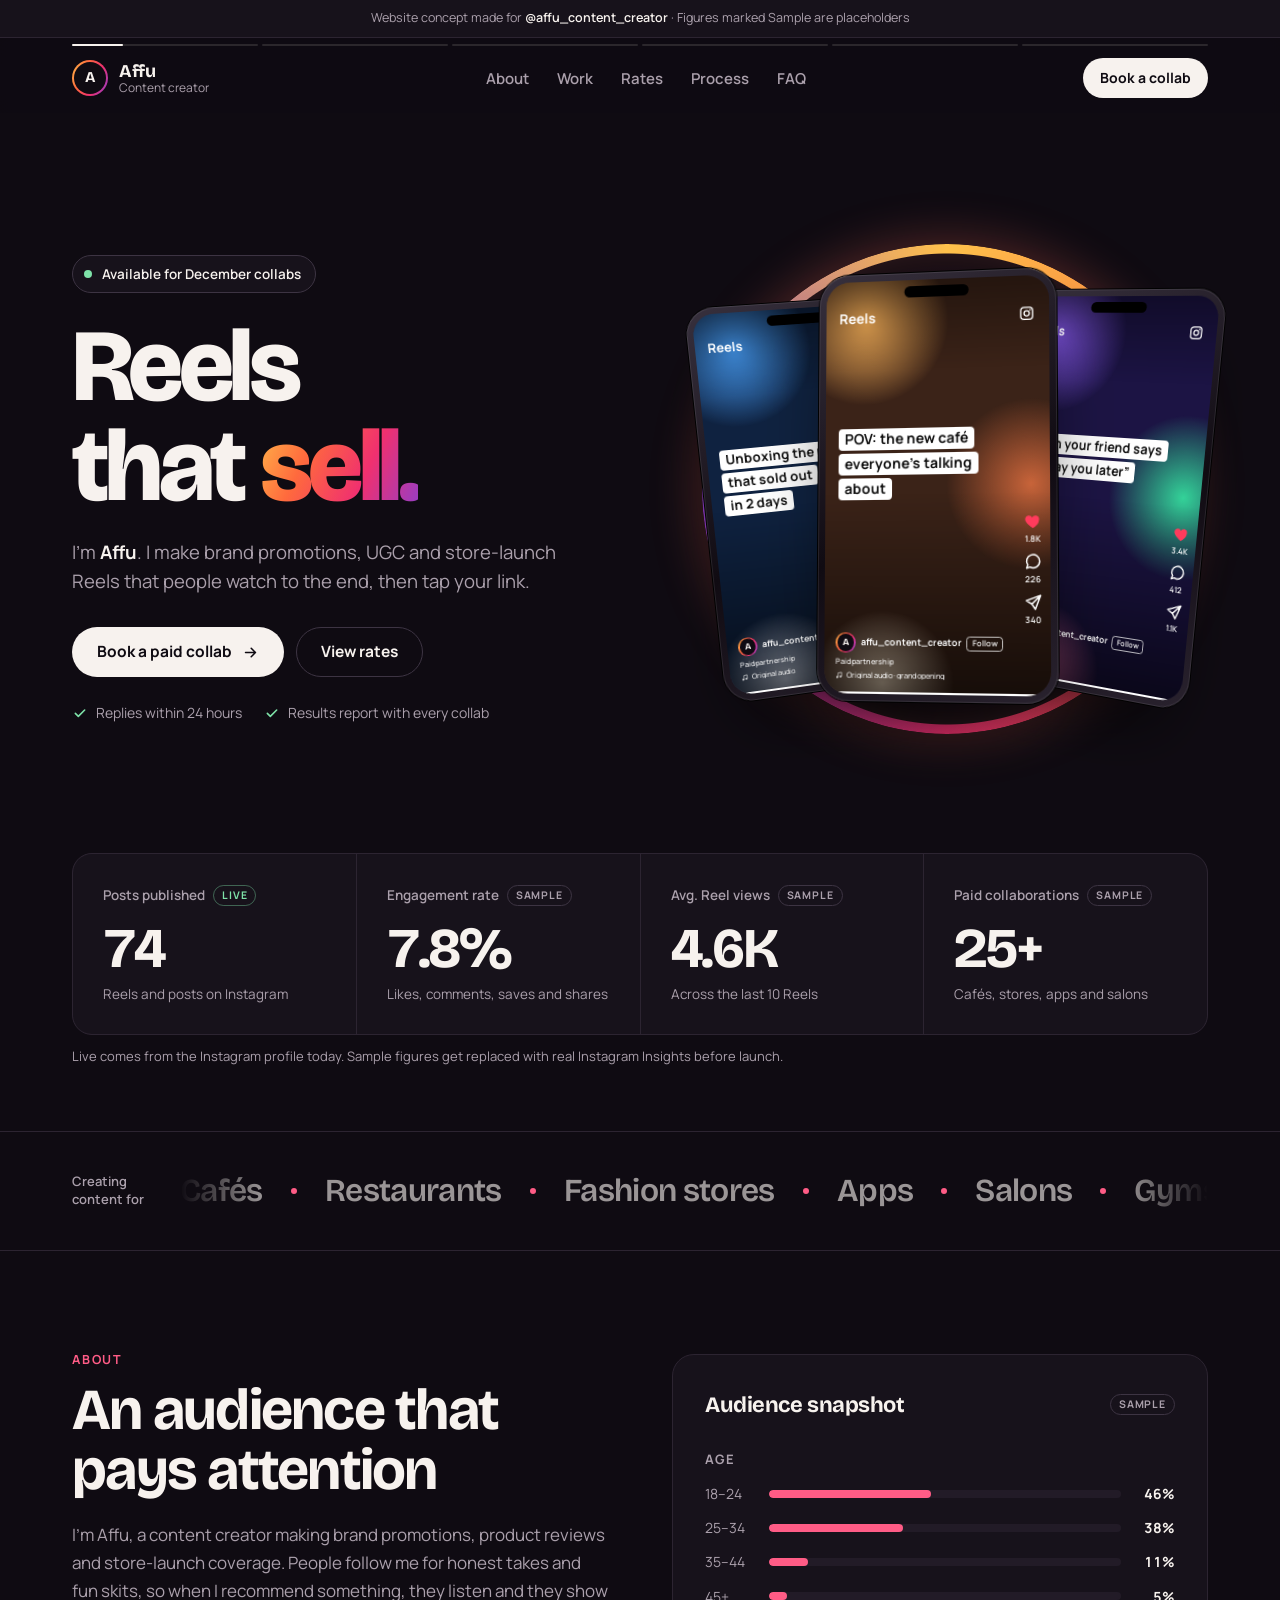
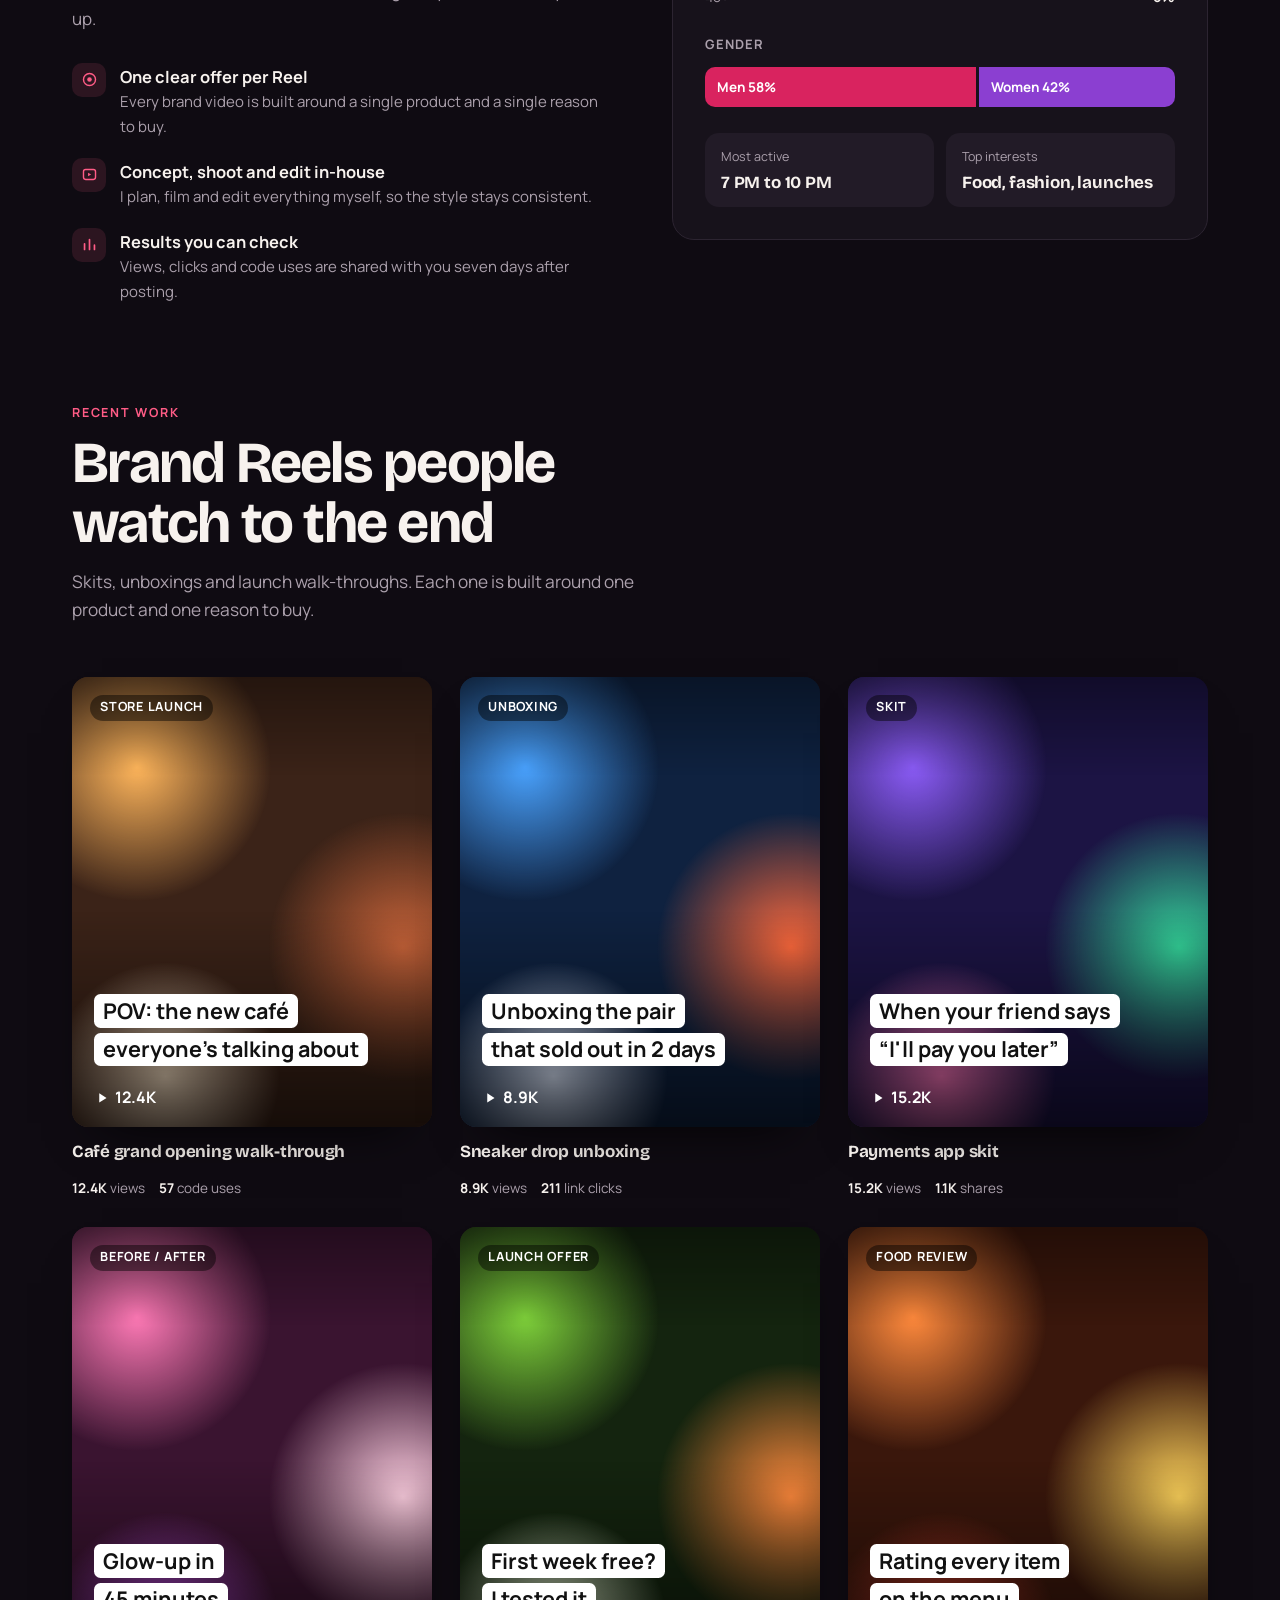
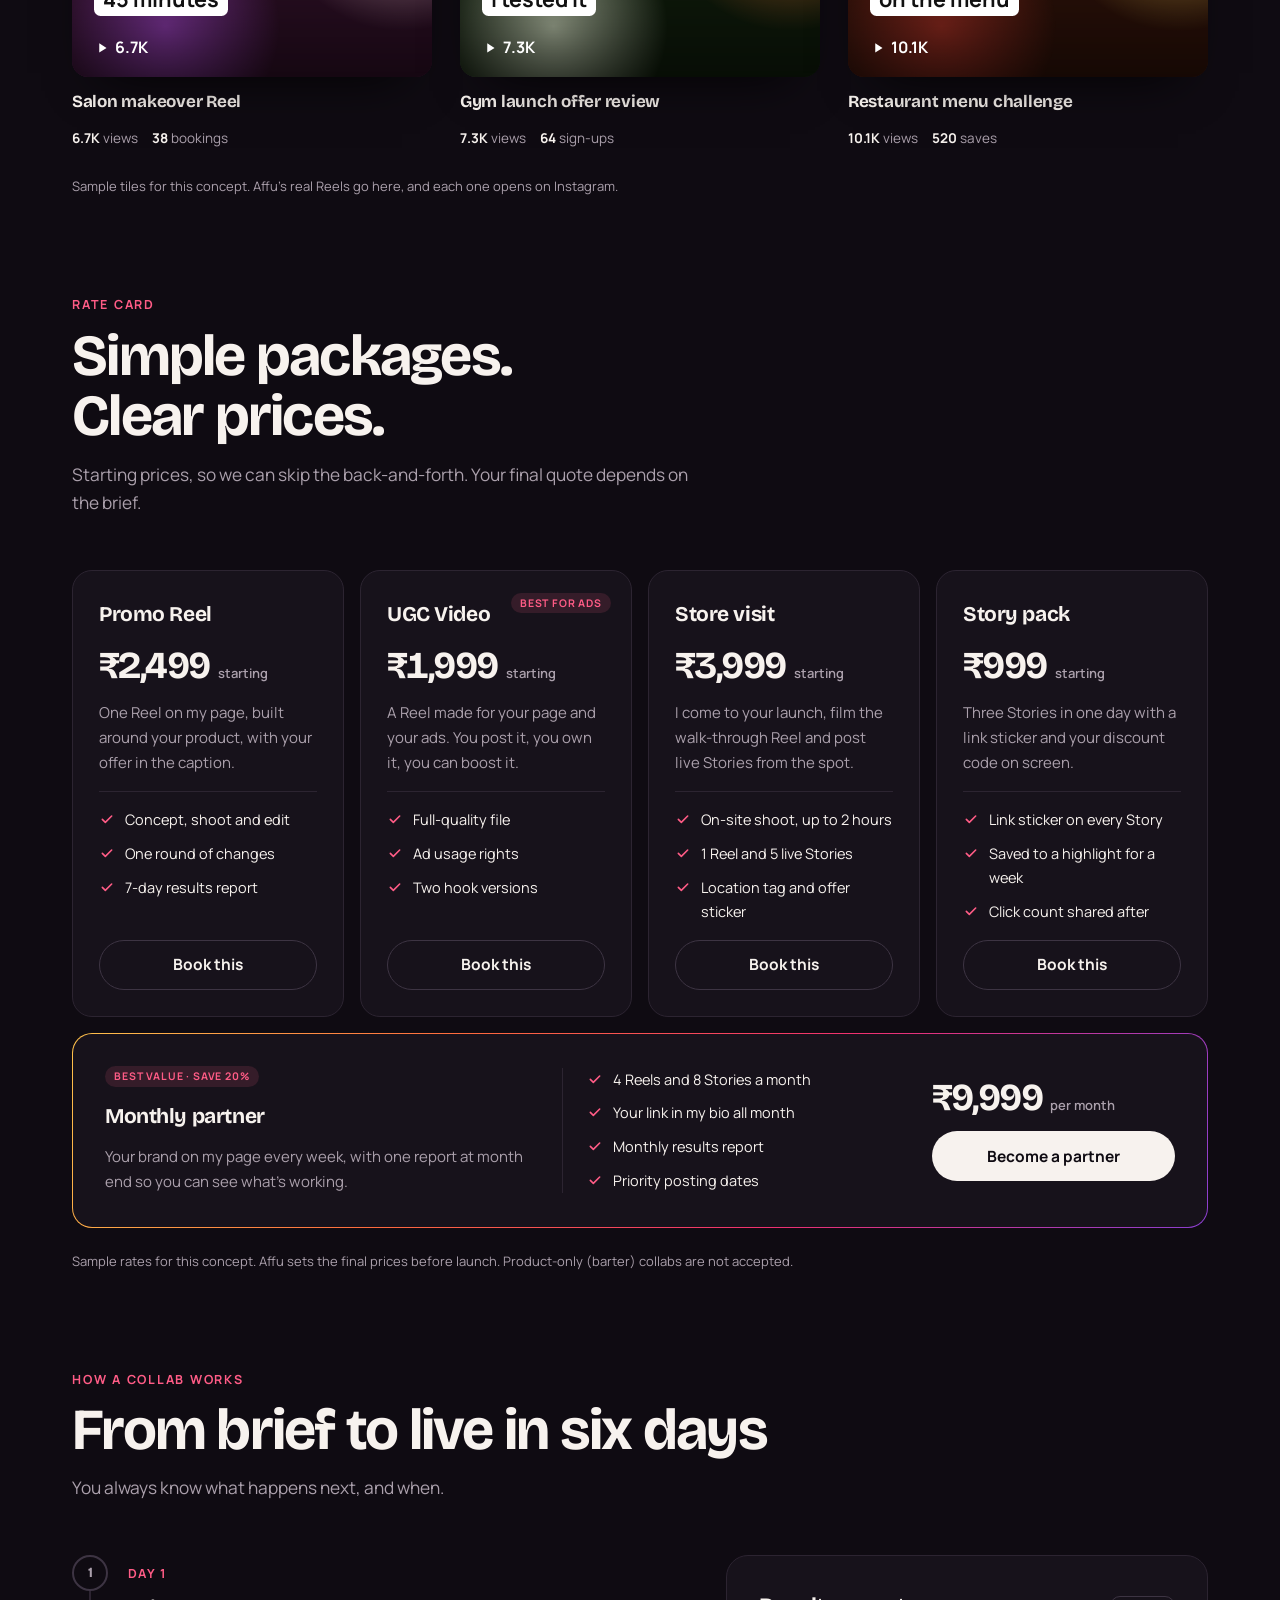
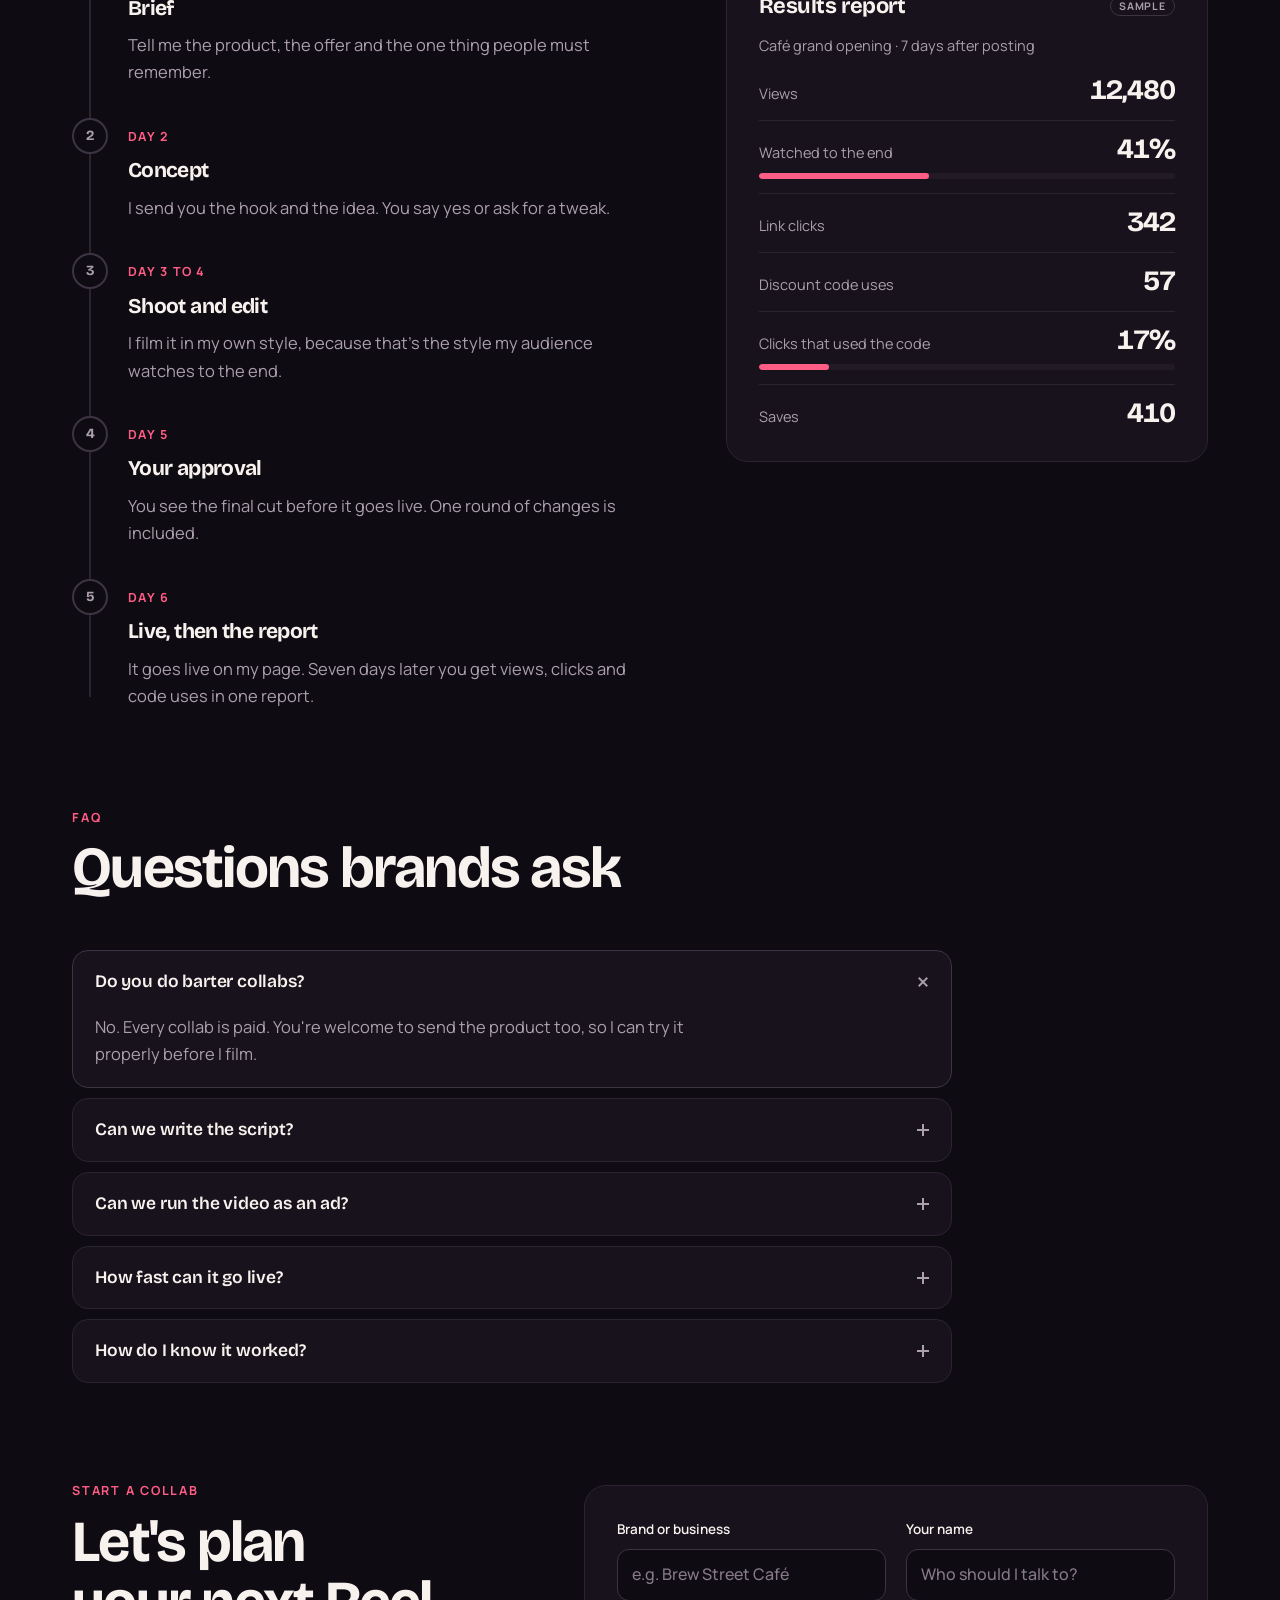
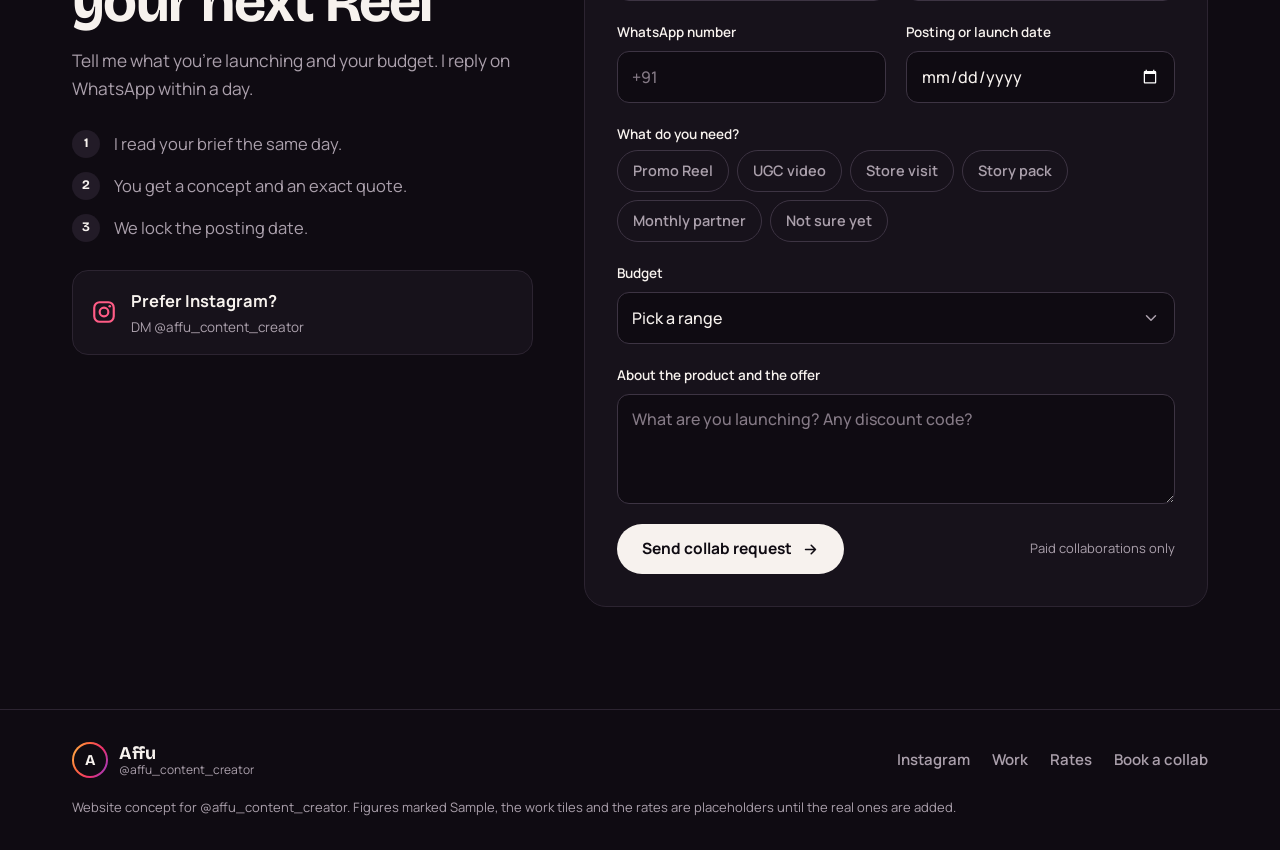
==== commit e2c85d97: "Give the Affu concept site a more professional finish Calmer type and palette, pricing cards instead" ====
--- a/creator/index.html
+++ b/creator/index.html
@@ -5,136 +5,131 @@
 <meta name="viewport" content="width=device-width, initial-scale=1, viewport-fit=cover">
 <title>Affu Creator Studio</title>
 <meta name="claude:viewport-fit-sides" content="cover">
-<meta name="description" content="Affu makes brand promotion Reels, UGC and store-launch coverage. See the work, check the rates and book a paid collab.">
-<meta name="theme-color" content="#150C17">
-<link rel="icon" href="data:image/svg+xml,%3Csvg xmlns=%27http://www.w3.org/2000/svg%27 viewBox=%270 0 32 32%27%3E%3Crect width=%2732%27 height=%2732%27 rx=%278%27 fill=%27%23150C17%27/%3E%3Ccircle cx=%2716%27 cy=%2716%27 r=%2710%27 fill=%27none%27 stroke=%27%23F0306F%27 stroke-width=%273%27/%3E%3Ccircle cx=%2716%27 cy=%2716%27 r=%274%27 fill=%27%23FF3B3B%27/%3E%3C/svg%3E">
+<meta name="description" content="Affu makes brand promotion Reels, UGC and store-launch coverage. See the work, the audience and the rates, then book a paid collab.">
+<meta name="theme-color" content="#0F0B12">
+<link rel="icon" href="data:image/svg+xml,%3Csvg xmlns=%27http://www.w3.org/2000/svg%27 viewBox=%270 0 32 32%27%3E%3Crect width=%2732%27 height=%2732%27 rx=%2716%27 fill=%27%230F0B12%27/%3E%3Ccircle cx=%2716%27 cy=%2716%27 r=%2712%27 fill=%27none%27 stroke=%27%23F0306F%27 stroke-width=%272.5%27/%3E%3Ctext x=%2716%27 y=%2721%27 font-family=%27Arial%27 font-weight=%27700%27 font-size=%2713%27 text-anchor=%27middle%27 fill=%27%23F7F2EE%27%3EA%3C/text%3E%3C/svg%3E">
 <link rel="preconnect" href="https://fonts.googleapis.com">
 <link rel="preconnect" href="https://fonts.gstatic.com" crossorigin>
-<link rel="stylesheet" href="https://fonts.googleapis.com/css2?family=Anton&family=JetBrains+Mono:wght@500&family=Manrope:wght@400;600;800&display=swap">
+<link rel="stylesheet" href="https://fonts.googleapis.com/css2?family=Bricolage+Grotesque:opsz,wght@12..96,500..800&family=Manrope:wght@400;500;600;700&display=swap">
 <style>
-/* Layout: a creator's camera roll. Ring-light hero holding a 3D stack of Reels, launch-tape marquee,
-   work tiles, coupon-ticket rate card, a six-day collab timeline beside a results report, FAQ, booking form.
-   A Stories-style progress bar in the nav tracks the sections. One dark world, chosen on purpose. */
+/* Layout: a creator media kit. Ring-light hero with a 3D stack of Reels, stats strip, category marquee,
+   about + audience snapshot, work tiles, pricing cards, six-day collab timeline with a results report,
+   FAQ and a booking form. Stories-style progress bar in the nav. One dark world, set on purpose. */
 :root{
   color-scheme: dark;
-  --bg:#150C17;
-  --bg-2:#1E1221;
-  --bg-3:#2A1B2E;
-  --line:#3B2840;
-  --fg:#FFF3EA;
-  --muted:#C4AFC1;
-  --paper:#FFF1E4;
-  --paper-ink:#1C1020;
-  --paper-muted:#644E61;
-  --sun:#FFC24B;
-  --flame:#FF6A3D;
-  --rose:#F0306F;
+  --bg:#0F0B12;
+  --bg-2:#17121B;
+  --bg-3:#221B27;
+  --line:#2C2431;
+  --line-2:#3D3443;
+  --fg:#F7F2EE;
+  --muted:#ABA0AC;
+  --accent:#FF5C86;
+  --accent-deep:#D9235F;
   --violet:#8B3FD1;
-  --rec:#FF3B3B;
-  --btn-a:#D9235F;
-  --btn-b:#8B3FD1;
-  --on-btn:#FFFFFF;
-  --glow:rgba(255,128,84,.34);
-  --grad:linear-gradient(115deg,var(--sun) 0%,var(--flame) 32%,var(--rose) 64%,var(--violet) 100%);
-  --f-display:"Anton","Impact","Haettenschweiler","Arial Narrow Bold",sans-serif;
+  --ok:#7EE2A8;
+  --on-color:#FFFFFF;
+  --ig:linear-gradient(115deg,#FFC24B 0%,#FF6A3D 32%,#F0306F 64%,#8B3FD1 100%);
+  --f-display:"Bricolage Grotesque","Avenir Next","Segoe UI",system-ui,sans-serif;
   --f-body:"Manrope",system-ui,-apple-system,"Segoe UI",Roboto,sans-serif;
-  --f-mono:"JetBrains Mono",ui-monospace,SFMono-Regular,Menlo,Consolas,monospace;
 }
 
 *,*::before,*::after{box-sizing:border-box}
 [hidden]{display:none!important}
-html{background:var(--bg);overflow-x:clip;scroll-behavior:smooth;scroll-padding-top:88px;-webkit-text-size-adjust:100%}
-body{margin:0;background:var(--bg);color:var(--fg);font:400 17px/1.6 var(--f-body);overflow-x:clip;-webkit-font-smoothing:antialiased}
+html{background:var(--bg);overflow-x:clip;scroll-behavior:smooth;scroll-padding-top:84px;-webkit-text-size-adjust:100%}
+body{margin:0;background:var(--bg);color:var(--fg);font:400 16.5px/1.65 var(--f-body);overflow-x:clip;-webkit-font-smoothing:antialiased}
 body::before{content:"";position:fixed;inset:0 0 auto;height:env(safe-area-inset-top,0px);z-index:60;background:var(--bg)}
 img,svg{max-width:100%}
 a{color:inherit}
-:focus-visible{outline:2px solid var(--sun);outline-offset:3px}
-h1,h2,h3{margin:0;text-wrap:balance}
+:focus-visible{outline:2px solid var(--accent);outline-offset:3px}
+h1,h2,h3{margin:0;font-family:var(--f-display);font-weight:700;letter-spacing:-.03em;text-wrap:balance}
 p{margin:0}
 .wrap{width:100%;max-width:1200px;margin-inline:auto;padding-left:max(clamp(16px,4vw,32px),env(safe-area-inset-left,0px));padding-right:max(clamp(16px,4vw,32px),env(safe-area-inset-right,0px))}
 .ico{width:1em;height:1em;fill:currentColor;flex:none}
-.eyebrow{display:inline-flex;align-items:center;gap:10px;font:500 12.5px/1 var(--f-mono);letter-spacing:.14em;text-transform:uppercase;color:var(--muted)}
-.eyebrow::before{content:"";width:22px;height:2px;border-radius:2px;background:var(--grad)}
-.grad-text{background:var(--grad);-webkit-background-clip:text;background-clip:text;color:transparent}
-.fine{font:500 12px/1.55 var(--f-mono);letter-spacing:.02em;color:var(--muted)}
-.tag-s{display:inline-block;font:500 10px/1 var(--f-mono);letter-spacing:.08em;padding:4px 6px;border-radius:4px;background:var(--bg-3);color:var(--muted);vertical-align:middle}
-.tag-s.live{color:var(--sun)}
+.eyebrow{font:700 12.5px/1 var(--f-body);letter-spacing:.14em;text-transform:uppercase;color:var(--accent)}
+.ig-text{background:var(--ig);-webkit-background-clip:text;background-clip:text;color:transparent}
+.pill-s{display:inline-flex;align-items:center;padding:4px 8px;border:1px solid var(--line-2);border-radius:99px;font:700 10.5px/1 var(--f-body);letter-spacing:.08em;text-transform:uppercase;color:var(--muted)}
+.pill-s.live{border-color:rgba(126,226,168,.4);color:var(--ok)}
+.note-s{font-size:13px;line-height:1.5;color:var(--muted)}
 
 /* ---------- notice + nav ---------- */
-.notice{background:var(--bg-2);border-bottom:1px solid var(--line)}
-.notice p{padding-block:9px;text-align:center;font:500 12px/1.4 var(--f-mono);letter-spacing:.04em;color:var(--muted)}
-.notice b{font-weight:500;color:var(--fg)}
-.nav{position:sticky;top:env(safe-area-inset-top,0px);z-index:50;background:rgba(21,12,23,.86);-webkit-backdrop-filter:saturate(140%) blur(14px);backdrop-filter:saturate(140%) blur(14px);border-bottom:1px solid transparent;transition:border-color .3s}
+.notice{border-bottom:1px solid var(--line);background:var(--bg-2)}
+.notice p{padding-block:8px;text-align:center;font-size:12.5px;color:var(--muted)}
+.notice b{font-weight:600;color:var(--fg)}
+.nav{position:sticky;top:env(safe-area-inset-top,0px);z-index:50;background:rgba(15,11,18,.84);-webkit-backdrop-filter:saturate(150%) blur(16px);backdrop-filter:saturate(150%) blur(16px);border-bottom:1px solid transparent;transition:border-color .3s}
 .nav.is-stuck{border-bottom-color:var(--line)}
-.story{display:flex;gap:4px;padding-top:8px}
-.story span{position:relative;flex:1;height:3px;border-radius:3px;background:rgba(255,243,234,.16);overflow:hidden}
+.story{display:flex;gap:4px;padding-top:6px}
+.story span{position:relative;flex:1;height:2px;border-radius:2px;background:rgba(247,242,238,.12);overflow:hidden}
 .story i{position:absolute;inset:0;background:var(--fg);transform-origin:left center;transform:scaleX(var(--p,0))}
-.nav-row{display:flex;align-items:center;justify-content:space-between;gap:16px;padding-block:10px 12px}
-.logo{display:inline-flex;align-items:center;gap:10px;text-decoration:none;font:400 28px/1 var(--f-display);letter-spacing:.03em}
-.logo small{font:500 11px/1 var(--f-mono);letter-spacing:.04em;color:var(--muted)}
-.dot-rec{width:9px;height:9px;border-radius:50%;background:var(--rec);box-shadow:0 0 0 4px rgba(255,59,59,.18);animation:blink 1.4s ease-in-out infinite;flex:none}
-@keyframes blink{50%{opacity:.25}}
+.nav-row{display:flex;align-items:center;justify-content:space-between;gap:16px;padding-block:12px 14px}
+.logo{display:inline-flex;align-items:center;gap:11px;text-decoration:none}
+.logo-mark{flex:none;width:36px;height:36px;padding:2px;border-radius:50%;background:var(--ig)}
+.logo-mark i{display:grid;place-items:center;width:100%;height:100%;border-radius:50%;background:var(--bg);font:700 15px/1 var(--f-display);font-style:normal}
+.logo-text{display:grid;gap:2px}
+.logo-text b{font:700 18px/1 var(--f-display);letter-spacing:-.02em}
+.logo-text small{font-size:12px;line-height:1;color:var(--muted)}
 .nav-links{display:flex;gap:28px;list-style:none;margin:0;padding:0}
-.nav-links a{font-weight:600;font-size:15px;color:var(--muted);text-decoration:none;transition:color .2s}
+.nav-links a{font-size:15px;font-weight:600;color:var(--muted);text-decoration:none;transition:color .2s}
 .nav-links a:hover{color:var(--fg)}
-.nav .btn{min-height:42px;padding-inline:18px;font-size:14px}
-@media (max-width:820px){.nav-links,.logo small{display:none}}
+@media (max-width:880px){.nav-links{display:none}}
+@media (max-width:420px){.logo-text small{display:none}}
 
 /* ---------- buttons ---------- */
-.btn{display:inline-flex;align-items:center;justify-content:center;gap:10px;min-height:52px;padding:0 26px;border-radius:999px;border:1px solid transparent;font:800 16px/1 var(--f-body);text-decoration:none;cursor:pointer;white-space:nowrap;transition:transform .25s cubic-bezier(.2,.8,.2,1),box-shadow .25s,border-color .25s}
-.btn:hover{transform:translateY(-2px)}
+.btn{display:inline-flex;align-items:center;justify-content:center;gap:10px;min-height:50px;padding:0 24px;border-radius:999px;border:1px solid transparent;font:700 15.5px/1 var(--f-body);text-decoration:none;cursor:pointer;white-space:nowrap;transition:transform .25s cubic-bezier(.2,.8,.2,1),background-color .25s,border-color .25s,box-shadow .25s}
+.btn:hover{transform:translateY(-1px)}
 .btn:active{transform:translateY(0)}
-.btn-hot{background:linear-gradient(110deg,var(--btn-a),var(--btn-b));color:var(--on-btn);box-shadow:0 12px 32px -12px var(--rose)}
-.btn-hot:hover{box-shadow:0 18px 40px -10px var(--rose)}
-.btn-ghost{background:rgba(255,243,234,.04);border-color:var(--line);color:var(--fg)}
-.btn-ghost:hover{border-color:var(--muted)}
-.btn .ico{font-size:18px;transition:transform .25s}
+.btn-primary{background:var(--fg);color:var(--bg)}
+.btn-primary:hover{background:var(--on-color);box-shadow:0 12px 34px -14px var(--accent)}
+.btn-line{background:transparent;border-color:var(--line-2);color:var(--fg)}
+.btn-line:hover{border-color:var(--muted);background:rgba(247,242,238,.04)}
+.btn-sm{min-height:40px;padding-inline:16px;font-size:14px}
+.btn .ico{font-size:17px;transition:transform .25s}
 .btn:hover .ico{transform:translateX(3px)}
 
 /* ---------- hero ---------- */
-.hero{position:relative;overflow:hidden;isolation:isolate;padding-block:clamp(28px,5vw,64px) clamp(48px,6vw,88px)}
-.hearts{position:absolute;inset:0;width:100%;height:100%;z-index:-1;pointer-events:none}
+.hero{position:relative;overflow:hidden;isolation:isolate;padding-block:clamp(36px,6vw,80px) clamp(40px,5vw,72px)}
 .hero-grid{display:grid;gap:clamp(12px,3vw,40px);align-items:center}
 @media (min-width:960px){.hero-grid{grid-template-columns:minmax(0,1.05fr) minmax(0,.95fr)}}
-.rec{display:flex;flex-wrap:wrap;align-items:center;gap:8px 12px;font:500 12.5px/1 var(--f-mono);letter-spacing:.08em;text-transform:uppercase;color:var(--muted)}
-.rec .live{display:inline-flex;align-items:center;gap:8px;padding:7px 10px;border-radius:6px;background:var(--bg-3);color:var(--fg);font-variant-numeric:tabular-nums}
-.hero h1{margin-block:22px 20px;font:400 clamp(62px,9.6vw,124px)/.9 var(--f-display);text-transform:uppercase;letter-spacing:.004em}
-.hero h1 .line{display:block}
-.lede{max-width:40ch;font-size:clamp(17px,1.5vw,20px);line-height:1.55;color:var(--muted)}
-.lede strong{font-weight:600;color:var(--fg)}
-.cta-row{display:flex;flex-wrap:wrap;gap:12px;margin-top:28px}
-.booking{display:inline-flex;align-items:center;gap:10px;margin-top:22px;font:500 12.5px/1 var(--f-mono);letter-spacing:.06em;color:var(--fg)}
-.booking::before{content:"";width:8px;height:8px;border-radius:50%;background:var(--sun);box-shadow:0 0 0 4px rgba(255,194,75,.18)}
+.avail{display:inline-flex;align-items:center;gap:10px;justify-self:start;padding:7px 14px 7px 11px;border:1px solid var(--line-2);border-radius:99px;background:var(--bg-2);font-size:13.5px;font-weight:600}
+.avail i{width:8px;height:8px;border-radius:50%;background:var(--ok);box-shadow:0 0 0 0 rgba(126,226,168,.5);animation:pulse 2.2s ease-out infinite}
+@keyframes pulse{to{box-shadow:0 0 0 8px rgba(126,226,168,0)}}
+.hero h1{margin-block:24px 20px;font-size:clamp(54px,8vw,108px);font-weight:800;line-height:.98;letter-spacing:-.045em}
+.lede{max-width:44ch;font-size:clamp(17px,1.45vw,19.5px);line-height:1.6;color:var(--muted)}
+.lede strong{font-weight:700;color:var(--fg)}
+.cta-row{display:flex;flex-wrap:wrap;gap:12px;margin-top:30px}
+.trust{display:flex;flex-wrap:wrap;gap:8px 22px;list-style:none;margin:24px 0 0;padding:0;font-size:14px;color:var(--muted)}
+.trust li{display:inline-flex;align-items:center;gap:8px}
+.trust .ico{font-size:16px;color:var(--ok)}
 
 .stage{position:relative;height:clamp(430px,48vw,600px);display:grid;place-items:center;perspective:1300px;--pw:clamp(150px,19vw,232px)}
-.halo{position:absolute;width:min(120%,720px);aspect-ratio:1;border-radius:50%;background:radial-gradient(closest-side,rgba(255,194,75,.20),rgba(240,48,111,.11) 52%,transparent 74%);pointer-events:none}
+.halo{position:absolute;width:min(120%,720px);aspect-ratio:1;border-radius:50%;background:radial-gradient(closest-side,rgba(255,194,75,.16),rgba(240,48,111,.09) 52%,transparent 74%);pointer-events:none}
 .ring-glow,.ring{position:absolute;width:min(94%,500px);aspect-ratio:1;border-radius:50%;pointer-events:none}
-.ring-glow{box-shadow:0 0 46px 8px var(--glow),inset 0 0 46px 8px var(--glow)}
-.ring{background:conic-gradient(var(--sun),var(--flame),var(--rose),var(--violet),var(--sun));-webkit-mask:radial-gradient(farthest-side,transparent calc(100% - 12px),#000 calc(100% - 11px));mask:radial-gradient(farthest-side,transparent calc(100% - 12px),#000 calc(100% - 11px));animation:spin 24s linear infinite}
+.ring-glow{box-shadow:0 0 46px 6px rgba(255,110,90,.26),inset 0 0 46px 6px rgba(255,110,90,.2)}
+.ring{background:conic-gradient(#FFC24B,#FF6A3D,#F0306F,#8B3FD1,#FFC24B);-webkit-mask:radial-gradient(farthest-side,transparent calc(100% - 10px),#000 calc(100% - 9px));mask:radial-gradient(farthest-side,transparent calc(100% - 10px),#000 calc(100% - 9px));animation:spin 28s linear infinite}
 @keyframes spin{to{transform:rotate(360deg)}}
 .sway{position:relative;width:var(--pw);aspect-ratio:9/16;transform-style:preserve-3d;animation:sway 9s ease-in-out infinite alternate}
 @keyframes sway{from{transform:rotateY(-7deg) rotateX(2deg)}to{transform:rotateY(7deg) rotateX(-2deg)}}
 .stack{position:absolute;inset:0;transform-style:preserve-3d;transform:rotateX(var(--rx,4deg)) rotateY(var(--ry,-10deg))}
-.phone{position:absolute;inset:0;container-type:inline-size;padding:calc(var(--pw)*.032);border-radius:calc(var(--pw)*.13);background:linear-gradient(155deg,#3a2c3f,#120a14 55%,#2a1f2e);box-shadow:inset 0 0 0 1px rgba(255,255,255,.09),0 0 0 1px #000,0 40px 80px -30px rgba(0,0,0,.85)}
+.phone{position:absolute;inset:0;container-type:inline-size;padding:calc(var(--pw)*.032);border-radius:calc(var(--pw)*.13);background:linear-gradient(155deg,#37303d,#100b12 55%,#29222e);box-shadow:inset 0 0 0 1px rgba(255,255,255,.09),0 0 0 1px #000,0 40px 80px -30px rgba(0,0,0,.85)}
 .phone::before{content:"";position:absolute;z-index:6;top:calc(var(--pw)*.058);left:50%;width:27%;height:calc(var(--pw)*.045);transform:translateX(-50%);border-radius:99px;background:#000}
 .phone.p1{transform:translateZ(60px)}
+.phone.p2{transform:translateX(calc(-56% - var(--s,0)*24%)) translateZ(-50px) rotateY(24deg) rotateZ(calc(-5deg - var(--s,0)*5deg))}
+.phone.p3{transform:translateX(calc(56% + var(--s,0)*24%)) translateZ(-50px) rotateY(-24deg) rotateZ(calc(5deg + var(--s,0)*5deg))}
 @media (max-width:959px){
   .hero-grid{gap:0}
   .hero-copy{display:contents}
-  .rec{order:1}
+  .avail{order:1}
   .hero h1{order:2;margin-bottom:0}
   .stage{order:3;height:min(440px,112vw)}
   .lede{order:4}
   .cta-row{order:5}
   .cta-row .btn{flex:1 1 auto}
-  .booking{order:6;justify-self:start}
+  .trust{order:6}
 }
-.phone.p2{transform:translateX(calc(-56% - var(--s,0)*24%)) translateZ(-50px) rotateY(24deg) rotateZ(calc(-5deg - var(--s,0)*5deg))}
-.phone.p3{transform:translateX(calc(56% + var(--s,0)*24%)) translateZ(-50px) rotateY(-24deg) rotateZ(calc(5deg + var(--s,0)*5deg))}
-
-/* a Reel screen; sizes are in cqw so the same UI scales in phones and in tiles */
+
+/* a Reel screen; sizes are in cqw so the same UI scales in the phones and in the tiles */
 .screen{position:relative;height:100%;overflow:hidden;isolation:isolate;border-radius:calc(var(--pw)*.1);background:var(--sbg)}
-.screen::after,.thumb::after{content:"";position:absolute;inset:0;z-index:1;background:linear-gradient(180deg,rgba(0,0,0,.38),transparent 22%,transparent 52%,rgba(0,0,0,.6))}
+.screen::after,.thumb::after{content:"";position:absolute;inset:0;z-index:1;background:linear-gradient(180deg,rgba(0,0,0,.38),transparent 22%,transparent 52%,rgba(0,0,0,.62))}
 .blob{position:absolute;width:var(--bs,80cqw);aspect-ratio:1;border-radius:50%;background:radial-gradient(circle,var(--bc) 0,transparent 66%);animation:drift var(--bd,10s) ease-in-out infinite alternate;will-change:transform}
 .b1{--bc:var(--c1);top:-12%;left:-22%}
 .b2{--bc:var(--c2);top:28%;right:-32%;--bd:13s;animation-delay:-4s}
@@ -146,19 +141,18 @@
 .s-salon{--sbg:#3a1430;--c1:#ff7ab6;--c2:#ffd0e2;--c3:#b04bd6}
 .s-gym{--sbg:#14240f;--c1:#7fd13b;--c2:#ff8a3d;--c3:#e9f7d6}
 .s-food{--sbg:#3a170c;--c1:#ff8a3d;--c2:#ffd45c;--c3:#c0392b}
-
-.r-top{position:absolute;z-index:2;top:13cqw;left:6cqw;right:6cqw;display:flex;justify-content:space-between;align-items:center;color:#fff;font:800 6.2cqw/1 var(--f-body)}
+.r-top{position:absolute;z-index:2;top:13cqw;left:6cqw;right:6cqw;display:flex;justify-content:space-between;align-items:center;color:#fff;font:700 6.2cqw/1 var(--f-body)}
 .r-top .ico{font-size:7cqw}
 .r-cap{position:absolute;z-index:2;top:36%;left:6cqw;right:15cqw;display:flex;flex-direction:column;align-items:flex-start;gap:1.4cqw}
-.r-cap span{padding:1.2cqw 2.6cqw;border-radius:1.8cqw;background:#fff;color:#111;font:800 6.4cqw/1.14 var(--f-body)}
+.r-cap span{padding:1.2cqw 2.6cqw;border-radius:1.8cqw;background:#fff;color:#111;font:700 6.4cqw/1.14 var(--f-body)}
 .r-side{position:absolute;z-index:2;right:3.5cqw;bottom:31cqw;display:flex;flex-direction:column;align-items:center;gap:4.4cqw;color:#fff;font:600 3.7cqw/1 var(--f-body);text-align:center}
 .r-side .ico{display:block;margin:0 auto 1.4cqw;font-size:8cqw}
-.r-side .liked .ico{color:var(--rec)}
+.r-side .liked .ico{color:#FF3B5C}
 .r-foot{position:absolute;z-index:2;left:5cqw;right:15cqw;bottom:6.5cqw;color:#fff}
-.r-user{display:flex;align-items:center;gap:2.2cqw;font:800 4.1cqw/1.1 var(--f-body)}
+.r-user{display:flex;align-items:center;gap:2.2cqw;font:700 4.1cqw/1.1 var(--f-body)}
 .r-user b{min-width:0;overflow:hidden;text-overflow:ellipsis;white-space:nowrap}
-.r-av{flex:none;width:9cqw;height:9cqw;padding:.7cqw;border-radius:50%;background:var(--grad)}
-.r-av i{display:grid;place-items:center;width:100%;height:100%;border-radius:50%;background:var(--paper-ink);font:400 4.4cqw/1 var(--f-display);font-style:normal;color:var(--fg)}
+.r-av{flex:none;width:9cqw;height:9cqw;padding:.7cqw;border-radius:50%;background:var(--ig)}
+.r-av i{display:grid;place-items:center;width:100%;height:100%;border-radius:50%;background:var(--bg);font:700 4.2cqw/1 var(--f-display);font-style:normal;color:var(--fg)}
 .r-follow{flex:none;padding:.8cqw 2cqw;border:1px solid rgba(255,255,255,.7);border-radius:1.6cqw;font-size:3.5cqw;font-weight:600}
 .r-pp{margin-top:1.6cqw;font:600 3.4cqw/1.2 var(--f-body);opacity:.85}
 .r-audio{display:flex;align-items:center;gap:1.6cqw;margin-top:2.2cqw;overflow:hidden;white-space:nowrap;font:500 3.4cqw/1 var(--f-body);opacity:.9}
@@ -167,162 +161,187 @@
 @keyframes playbar{from{transform:scaleX(0)}to{transform:scaleX(1)}}
 
 /* ---------- stats ---------- */
-.stats{border-block:1px solid var(--line);background:var(--bg-2)}
-.stat-row{display:grid;grid-template-columns:repeat(2,minmax(0,1fr));gap:1px;margin:0;background:var(--line)}
-@media (min-width:820px){.stat-row{grid-template-columns:repeat(4,minmax(0,1fr))}}
-.stat{min-width:0;padding:clamp(20px,3vw,32px) clamp(14px,2vw,28px);background:var(--bg-2)}
-.stat dt{display:flex;flex-wrap:wrap;align-items:center;gap:6px 8px;font:500 11.5px/1.3 var(--f-mono);letter-spacing:.1em;text-transform:uppercase;color:var(--muted)}
-.stat dd{margin:12px 0 6px;font:400 clamp(44px,6vw,72px)/1 var(--f-display);font-variant-numeric:tabular-nums}
-.stat p{font-size:13.5px;line-height:1.45;color:var(--muted)}
-.stats .fine{padding-block:14px}
-
-/* ---------- launch tape ---------- */
-.tape{overflow:hidden;padding-block:clamp(40px,6vw,72px)}
-.tape-band{width:112%;margin-left:-6%;transform:rotate(-2deg);background:var(--paper);color:var(--paper-ink);border-block:2px solid var(--paper-ink);box-shadow:0 22px 40px -22px rgba(0,0,0,.7)}
-.tape-track{display:flex;width:max-content;animation:marq 40s linear infinite}
-.tape-track ul{display:flex;align-items:center;list-style:none;margin:0;padding:14px 0}
-.tape-track li{display:inline-flex;align-items:center;gap:26px;padding-right:26px;font:400 clamp(26px,3.6vw,44px)/1 var(--f-display);text-transform:uppercase;letter-spacing:.02em;white-space:nowrap}
-.tape-track li::after{content:"";width:12px;height:12px;border-radius:50%;background:var(--rec)}
+.stats{padding-bottom:clamp(40px,5vw,64px)}
+.stat-grid{display:grid;grid-template-columns:repeat(2,minmax(0,1fr));gap:1px;margin:0;overflow:hidden;border:1px solid var(--line);border-radius:20px;background:var(--line)}
+@media (min-width:820px){.stat-grid{grid-template-columns:repeat(4,minmax(0,1fr))}}
+.stat{min-width:0;padding:clamp(18px,2.6vw,30px);background:var(--bg-2)}
+.stat dt{display:flex;flex-wrap:wrap;align-items:center;gap:6px 8px;font-size:13.5px;font-weight:600;color:var(--muted)}
+.stat dd{margin:14px 0 0}
+.num{display:block;font:700 clamp(36px,4.6vw,56px)/1 var(--f-display);letter-spacing:-.04em;font-variant-numeric:tabular-nums}
+.stat dd small{display:block;margin-top:8px;font-size:13.5px;line-height:1.45;color:var(--muted)}
+.stats .note-s{margin-top:12px}
+
+/* ---------- categories ---------- */
+.cats{padding-block:clamp(24px,3.4vw,40px);border-block:1px solid var(--line)}
+.cats-row{display:flex;align-items:center;gap:28px}
+.cats-label{flex:none;max-width:10ch;font-size:13px;font-weight:600;line-height:1.35;color:var(--muted)}
+.marquee{flex:1;min-width:0;overflow:hidden;-webkit-mask:linear-gradient(90deg,transparent,#000 8%,#000 92%,transparent);mask:linear-gradient(90deg,transparent,#000 8%,#000 92%,transparent)}
+.marquee-track{display:flex;width:max-content;animation:marq 48s linear infinite}
+.marquee ul{display:flex;list-style:none;margin:0;padding:0}
+.marquee li{display:inline-flex;align-items:center;gap:28px;padding-right:28px;font:600 clamp(22px,2.6vw,32px)/1.2 var(--f-display);letter-spacing:-.02em;color:rgba(247,242,238,.6);white-space:nowrap}
+.marquee li::after{content:"";width:6px;height:6px;border-radius:50%;background:var(--accent)}
 @keyframes marq{to{transform:translateX(-50%)}}
+@media (max-width:640px){.cats-label{display:none}}
 
 /* ---------- sections ---------- */
-.sec{padding-block:clamp(56px,8vw,104px)}
+.sec{padding-block:clamp(64px,8vw,112px)}
 .sec+.sec{padding-top:0}
-.sec-head{display:grid;gap:14px;max-width:760px;margin-bottom:clamp(32px,5vw,56px)}
-.sec-head h2{font:400 clamp(40px,6vw,76px)/.95 var(--f-display);text-transform:uppercase;letter-spacing:.005em}
-.sec-head .sub{max-width:58ch;font-size:clamp(16px,1.4vw,18px);color:var(--muted)}
+.sec-head{display:grid;gap:14px;max-width:720px;margin-bottom:clamp(32px,4.5vw,52px)}
+.sec-head h2{font-size:clamp(34px,4.6vw,58px);line-height:1.04}
+.sec-head .sub{max-width:56ch;font-size:clamp(16px,1.35vw,18px);color:var(--muted)}
+.card{padding:clamp(22px,2.6vw,32px);border:1px solid var(--line);border-radius:22px;background:var(--bg-2)}
+.card-head{display:flex;flex-wrap:wrap;align-items:center;justify-content:space-between;gap:10px}
+.card-head h3{font-size:22px;letter-spacing:-.02em}
+
+/* ---------- about + audience ---------- */
+.about{display:grid;gap:clamp(36px,5vw,64px)}
+@media (min-width:960px){.about{grid-template-columns:minmax(0,1fr) minmax(0,1fr);align-items:start}}
+.about .sec-head{margin-bottom:20px}
+.bio{max-width:54ch;font-size:17px;color:var(--muted)}
+.points{display:grid;gap:18px;list-style:none;margin:30px 0 0;padding:0}
+.points li{display:flex;align-items:flex-start;gap:14px}
+.points .dot{flex:none;display:grid;place-items:center;width:34px;height:34px;border-radius:10px;background:rgba(255,92,134,.12);color:var(--accent);font-size:17px}
+.points b{display:block;font-weight:700}
+.points span{display:block;font-size:15px;color:var(--muted)}
+.aud{display:grid;gap:26px}
+.aud h4{margin:0 0 12px;font-size:13px;font-weight:700;letter-spacing:.08em;text-transform:uppercase;color:var(--muted)}
+.bars{display:grid;gap:11px;list-style:none;margin:0;padding:0}
+.bars li{display:grid;grid-template-columns:52px minmax(0,1fr) 42px;align-items:center;gap:12px;font-size:14px}
+.bars .lab{color:var(--muted)}
+.bars .val{text-align:right;font-weight:700;font-variant-numeric:tabular-nums}
+.track{height:8px;overflow:hidden;border-radius:8px;background:var(--bg-3)}
+.track i{display:block;width:var(--w);height:100%;border-radius:inherit;background:var(--accent)}
+.split{display:flex;gap:3px;height:40px;overflow:hidden;border-radius:10px}
+.split span{display:flex;align-items:center;width:var(--w);padding-inline:12px;font-size:13.5px;font-weight:700;color:var(--on-color);white-space:nowrap}
+.split span:first-child{background:var(--accent-deep)}
+.split span:last-child{background:var(--violet)}
+.facts{display:grid;grid-template-columns:repeat(2,minmax(0,1fr));gap:12px}
+.fact{padding:14px 16px;border-radius:14px;background:var(--bg-3)}
+.fact small{display:block;font-size:12.5px;color:var(--muted)}
+.fact b{display:block;margin-top:4px;font:700 17px/1.25 var(--f-display);letter-spacing:-.01em}
 
 /* ---------- work ---------- */
 .work-grid{display:grid;grid-template-columns:repeat(2,minmax(0,1fr));gap:clamp(14px,2.2vw,28px)}
 @media (min-width:900px){.work-grid{grid-template-columns:repeat(3,minmax(0,1fr))}}
 .work{display:flex;flex-direction:column;gap:14px;min-width:0}
 .tilt{transform:perspective(900px) rotateX(var(--tx,0deg)) rotateY(var(--ty,0deg));transition:transform .45s cubic-bezier(.2,.8,.2,1)}
-.thumb{position:relative;aspect-ratio:4/5;overflow:hidden;isolation:isolate;container-type:inline-size;border-radius:18px;background:var(--sbg);box-shadow:0 26px 50px -30px rgba(0,0,0,.95)}
+.thumb{position:relative;aspect-ratio:4/5;overflow:hidden;isolation:isolate;container-type:inline-size;border-radius:16px;background:var(--sbg);box-shadow:0 26px 50px -30px rgba(0,0,0,.95)}
 .thumb .r-cap{top:auto;bottom:17cqw;right:6cqw}
 .thumb .r-cap span{font-size:6cqw}
-.kind{position:absolute;z-index:2;top:5cqw;left:5cqw;padding:1.8cqw 2.6cqw;border-radius:99px;background:rgba(0,0,0,.42);color:#fff;font:500 3.6cqw/1 var(--f-mono);letter-spacing:.06em;text-transform:uppercase}
+.kind{position:absolute;z-index:2;top:5cqw;left:5cqw;padding:1.8cqw 2.8cqw;border-radius:99px;background:rgba(0,0,0,.45);color:#fff;font:700 3.5cqw/1 var(--f-body);letter-spacing:.06em;text-transform:uppercase}
 .views{position:absolute;z-index:2;left:6cqw;bottom:6cqw;display:flex;align-items:center;gap:1.6cqw;color:#fff;font:700 4.4cqw/1 var(--f-body)}
 .play{position:absolute;z-index:2;top:42%;left:50%;display:grid;place-items:center;width:18cqw;height:18cqw;border-radius:50%;background:rgba(255,255,255,.2);color:#fff;font-size:8cqw;opacity:0;transform:translate(-50%,-50%) scale(.85);transition:opacity .3s,transform .3s}
 .work:hover .play{opacity:1;transform:translate(-50%,-50%) scale(1)}
-.work h3{font:800 clamp(15px,1.4vw,18px)/1.3 var(--f-body)}
-.kpis{display:flex;flex-wrap:wrap;gap:4px 14px;list-style:none;margin:0;padding:0;font:500 12.5px/1.3 var(--f-mono);color:var(--muted)}
-.kpis b{font-weight:500;color:var(--fg)}
+.work h3{font-size:17px;line-height:1.3;letter-spacing:-.015em}
+.kpis{display:flex;flex-wrap:wrap;gap:4px 14px;list-style:none;margin:0;padding:0;font-size:13.5px;color:var(--muted)}
+.kpis b{font-weight:700;color:var(--fg)}
 .work-foot{margin-top:28px}
 
-/* ---------- rate tickets ---------- */
-.tickets{display:grid;gap:clamp(18px,2.4vw,26px)}
-@media (min-width:880px){.tickets{grid-template-columns:repeat(2,minmax(0,1fr))}}
-.ticket{position:relative;display:grid;grid-template-columns:minmax(0,1fr) auto;border-radius:18px;background:var(--paper);color:var(--paper-ink);box-shadow:0 24px 50px -30px rgba(0,0,0,.9)}
-.ticket.featured{grid-column:1/-1;background:linear-gradient(115deg,#FFD789,#FFA27A 38%,#F48AB2 72%,#C49CEB)}
-.t-main{display:grid;align-content:start;gap:10px;padding:clamp(22px,2.6vw,30px)}
-.t-main h3{font:400 clamp(28px,3vw,38px)/1 var(--f-display);text-transform:uppercase}
-.t-main p{max-width:52ch;font-size:15.5px;line-height:1.55;color:var(--paper-muted)}
-.featured .t-main p{color:var(--paper-ink)}
-.t-main ul{display:grid;gap:6px;list-style:none;margin:4px 0 0;padding:0;font-size:14.5px;font-weight:600}
-.t-main li{display:flex;align-items:baseline;gap:9px}
-.t-main li::before{content:"";flex:none;width:6px;height:6px;border-radius:50%;background:var(--btn-a);transform:translateY(-2px)}
-.featured .t-main li::before{background:var(--paper-ink)}
-.t-stub{position:relative;display:flex;flex-direction:column;align-items:center;justify-content:center;gap:6px;min-width:136px;padding:22px clamp(16px,2vw,26px);border-left:2px dashed rgba(28,16,32,.28);text-align:center}
-.t-stub::before,.t-stub::after{content:"";position:absolute;left:-13px;width:24px;height:24px;border-radius:50%;background:var(--bg)}
-.t-stub::before{top:-12px}
-.t-stub::after{bottom:-12px}
-.t-from,.t-per{font:500 11px/1 var(--f-mono);letter-spacing:.12em;text-transform:uppercase;color:var(--paper-muted)}
-.featured .t-from,.featured .t-per{color:var(--paper-ink)}
-.t-price{font:400 clamp(32px,3.4vw,42px)/1 var(--f-display);font-variant-numeric:tabular-nums}
-.t-book{display:inline-flex;align-items:center;gap:6px;margin-top:8px;padding:8px 12px;border-radius:99px;background:var(--paper-ink);color:var(--paper);font:800 13px/1 var(--f-body);text-decoration:none;transition:transform .2s}
-.t-book:hover{transform:translateY(-2px)}
-.badge{position:absolute;top:-11px;left:22px;padding:6px 10px;border-radius:99px;background:var(--paper-ink);color:var(--paper);font:500 11px/1 var(--f-mono);letter-spacing:.1em;text-transform:uppercase}
-@media (max-width:560px){
-  .ticket{grid-template-columns:1fr}
-  .t-stub{flex-direction:row;flex-wrap:wrap;justify-content:space-between;align-items:center;min-width:0;border-left:0;border-top:2px dashed rgba(28,16,32,.28);text-align:left;padding-block:16px 18px}
-  .t-stub::before{top:-13px;left:-12px}
-  .t-stub::after{top:-13px;bottom:auto;left:auto;right:-12px}
-  .t-stub .t-book{margin-top:0}
+/* ---------- pricing ---------- */
+.plans{display:grid;gap:16px}
+@media (min-width:640px){.plans{grid-template-columns:repeat(2,minmax(0,1fr))}}
+@media (min-width:1080px){.plans{grid-template-columns:repeat(4,minmax(0,1fr))}}
+.plan{position:relative;display:flex;flex-direction:column;gap:16px;min-width:0;padding:26px;border:1px solid var(--line);border-radius:20px;background:var(--bg-2);transition:border-color .3s,transform .3s cubic-bezier(.2,.8,.2,1)}
+.plan:hover{border-color:var(--line-2);transform:translateY(-3px)}
+.plan h3{font-size:21px;letter-spacing:-.02em}
+.price{display:flex;flex-wrap:wrap;align-items:baseline;gap:4px 8px;font:700 38px/1 var(--f-display);letter-spacing:-.04em;font-variant-numeric:tabular-nums}
+.price small{font:600 13px/1 var(--f-body);letter-spacing:0;color:var(--muted)}
+.plan .desc{font-size:15px;color:var(--muted)}
+.feat{display:grid;gap:10px;list-style:none;margin:0;padding:16px 0 0;border-top:1px solid var(--line);font-size:14.5px}
+.feat li{display:flex;align-items:flex-start;gap:10px}
+.feat .ico{font-size:16px;color:var(--accent);margin-top:3px}
+.plan>.btn{width:100%;margin-top:auto}
+.badge{position:absolute;top:22px;right:20px;padding:5px 9px;border-radius:99px;background:rgba(255,92,134,.13);color:var(--accent);font:700 10.5px/1 var(--f-body);letter-spacing:.08em;text-transform:uppercase}
+.plan-wide{grid-column:1/-1;display:grid;gap:22px;border-color:transparent;background:linear-gradient(var(--bg-2),var(--bg-2)) padding-box,var(--ig) border-box}
+.plan-wide:hover{border-color:transparent}
+.plan-wide .badge{position:static;justify-self:start}
+.plan-wide .head{display:grid;gap:12px;align-content:start}
+.plan-wide .buy{display:grid;gap:14px;align-content:center}
+@media (min-width:900px){
+  .plan-wide{grid-template-columns:minmax(0,1.25fr) minmax(0,1fr) minmax(0,.7fr);align-items:center;padding:32px}
+  .plan-wide .feat{padding:0 0 0 24px;border-top:0;border-left:1px solid var(--line)}
 }
-.rates-foot{margin-top:28px}
+.rates-foot{margin-top:24px}
 
 /* ---------- process + report ---------- */
 .flow{display:grid;gap:clamp(40px,5vw,64px)}
 @media (min-width:960px){.flow{grid-template-columns:minmax(0,1.1fr) minmax(0,.9fr);align-items:start}}
-.timeline{position:relative;padding-left:52px}
-.timeline ol{display:grid;gap:30px;list-style:none;margin:0;padding:0}
-.tl-rail{position:absolute;left:15px;top:10px;bottom:10px;width:2px;background:var(--line);overflow:hidden}
-.tl-rail i{position:absolute;inset:0;background:linear-gradient(180deg,var(--sun),var(--rose),var(--violet));transform-origin:top center;transform:scaleY(var(--draw,0))}
+.timeline{position:relative;padding-left:56px}
+.timeline ol{display:grid;gap:32px;list-style:none;margin:0;padding:0}
+.tl-rail{position:absolute;left:17px;top:12px;bottom:12px;width:2px;overflow:hidden;background:var(--line)}
+.tl-rail i{position:absolute;inset:0;background:linear-gradient(180deg,#FFC24B,#F0306F,#8B3FD1);transform-origin:top center;transform:scaleY(var(--draw,0))}
 .timeline li{position:relative;min-width:0}
-.node{position:absolute;left:-52px;top:0;display:grid;place-items:center;width:32px;height:32px;border-radius:50%;border:2px solid var(--line);background:var(--bg);font:500 13px/1 var(--f-mono);color:var(--muted);transition:border-color .4s,background-color .4s,color .4s}
-.timeline li.on .node{border-color:var(--rose);background:var(--rose);color:var(--on-btn)}
-.tl-day{font:500 12px/1 var(--f-mono);letter-spacing:.1em;text-transform:uppercase;color:var(--sun);padding-top:9px;display:block}
-.timeline h3{margin:8px 0 6px;font:800 20px/1.25 var(--f-body)}
+.node{position:absolute;left:-56px;top:0;display:grid;place-items:center;width:36px;height:36px;border:2px solid var(--line-2);border-radius:50%;background:var(--bg);font:700 14px/1 var(--f-display);color:var(--muted);transition:border-color .4s,background-color .4s,color .4s}
+.timeline li.on .node{border-color:var(--accent-deep);background:var(--accent-deep);color:var(--on-color)}
+.tl-day{display:block;padding-top:9px;font-size:12.5px;font-weight:700;letter-spacing:.1em;text-transform:uppercase;color:var(--accent)}
+.timeline h3{margin:6px 0 6px;font-size:21px}
 .timeline p{max-width:52ch;color:var(--muted)}
-.report{display:grid;gap:18px;padding:clamp(22px,2.6vw,30px);border:1px solid var(--line);border-radius:22px;background:var(--bg-2)}
+.report{display:grid;gap:18px}
 @media (min-width:960px){.report{position:sticky;top:120px}}
-.report-head{display:flex;flex-wrap:wrap;align-items:center;justify-content:space-between;gap:10px}
-.report h3{font:400 30px/1 var(--f-display);text-transform:uppercase}
-.report .sub{font-size:14.5px;color:var(--muted)}
-.r-rows{display:grid;gap:16px;margin:0}
+.report .sub{margin-top:-8px;font-size:14.5px;color:var(--muted)}
+.r-rows{display:grid;gap:14px;list-style:none;margin:0;padding:0}
 .r-row{display:grid;grid-template-columns:minmax(0,1fr) auto;align-items:baseline;gap:8px 12px;padding-bottom:14px;border-bottom:1px solid var(--line)}
-.r-row:last-child{border-bottom:0;padding-bottom:0}
-.r-row dt{font-size:14.5px;color:var(--muted)}
-.r-row dd{margin:0;font:400 30px/1 var(--f-display);font-variant-numeric:tabular-nums}
-.meter{grid-column:1/-1;height:6px;border-radius:6px;background:var(--bg-3);overflow:hidden}
-.meter i{display:block;width:var(--w);height:100%;border-radius:inherit;background:var(--grad)}
+.r-row:last-child{padding-bottom:0;border-bottom:0}
+.r-row span{font-size:14.5px;color:var(--muted)}
+.r-row b{font:700 28px/1 var(--f-display);letter-spacing:-.03em;font-variant-numeric:tabular-nums}
+.r-row .track{grid-column:1/-1;height:6px}
 
 /* ---------- faq ---------- */
 .faq{display:grid;gap:10px;max-width:880px}
-.faq details{padding:0 20px;border:1px solid var(--line);border-radius:16px;background:var(--bg-2);transition:border-color .3s}
-.faq details[open]{border-color:var(--muted)}
-.faq summary{display:flex;align-items:center;justify-content:space-between;gap:16px;padding-block:18px;list-style:none;cursor:pointer;font-weight:800;font-size:17px}
+.faq details{padding:0 22px;border:1px solid var(--line);border-radius:16px;background:var(--bg-2);transition:border-color .3s}
+.faq details[open]{border-color:var(--line-2)}
+.faq summary{display:flex;align-items:center;justify-content:space-between;gap:16px;padding-block:19px;list-style:none;cursor:pointer;font:600 17.5px/1.35 var(--f-display);letter-spacing:-.01em}
 .faq summary::-webkit-details-marker{display:none}
-.faq summary::after{content:"+";flex:none;font:400 30px/1 var(--f-body);color:var(--muted);transition:transform .3s}
+.faq summary::after{content:"";flex:none;width:12px;height:12px;background:linear-gradient(var(--muted),var(--muted)) center/12px 2px no-repeat,linear-gradient(var(--muted),var(--muted)) center/2px 12px no-repeat;transition:transform .3s}
 .faq details[open] summary::after{transform:rotate(45deg)}
 .faq details p{max-width:64ch;padding-bottom:20px;color:var(--muted)}
 
 /* ---------- booking ---------- */
 .book-grid{display:grid;gap:clamp(32px,4vw,56px)}
 @media (min-width:960px){.book-grid{grid-template-columns:minmax(0,.85fr) minmax(0,1.15fr);align-items:start}}
-.book-copy .sec-head{margin-bottom:24px}
-.steps-mini{display:grid;gap:12px;list-style:none;margin:0 0 28px;padding:0}
-.steps-mini li{display:flex;align-items:baseline;gap:12px;color:var(--muted)}
-.steps-mini b{flex:none;font:500 12px/1 var(--f-mono);color:var(--sun)}
+.book-copy .sec-head{margin-bottom:26px}
+.steps-mini{display:grid;gap:14px;list-style:none;margin:0 0 28px;padding:0}
+.steps-mini li{display:flex;align-items:center;gap:14px;color:var(--muted)}
+.steps-mini b{flex:none;display:grid;place-items:center;width:28px;height:28px;border-radius:50%;background:var(--bg-3);font:700 13px/1 var(--f-display);color:var(--fg)}
 .alt{display:flex;align-items:center;gap:14px;padding:16px 18px;border:1px solid var(--line);border-radius:16px;background:var(--bg-2);text-decoration:none;transition:border-color .25s,transform .25s}
-.alt:hover{border-color:var(--muted);transform:translateY(-2px)}
-.alt .ico{font-size:26px;color:var(--rose)}
+.alt:hover{border-color:var(--line-2);transform:translateY(-2px)}
+.alt>.ico{font-size:26px;color:var(--accent)}
 .alt span{display:grid;gap:2px;min-width:0}
-.alt b{font-weight:800}
+.alt b{font-weight:700}
 .alt small{font-size:13.5px;color:var(--muted);overflow-wrap:anywhere}
-.form-card{display:grid;gap:20px;padding:clamp(20px,3vw,34px);border:1px solid var(--line);border-radius:24px;background:var(--bg-2)}
+.form-card{display:grid;gap:20px}
 .row2{display:grid;gap:20px}
 @media (min-width:640px){.row2{grid-template-columns:minmax(0,1fr) minmax(0,1fr)}}
 .field{display:grid;gap:8px;min-width:0}
-.field>label,.field>legend{padding:0;font:500 12px/1.2 var(--f-mono);letter-spacing:.08em;text-transform:uppercase;color:var(--muted)}
-.field input,.field select,.field textarea{width:100%;min-height:52px;padding:13px 14px;border:1px solid var(--line);border-radius:12px;background:var(--bg);color:var(--fg);font:500 16px/1.4 var(--f-body);transition:border-color .2s,box-shadow .2s}
+.field>label,.field>legend{padding:0;font-size:13.5px;font-weight:600;color:var(--fg)}
+.field input,.field select,.field textarea{width:100%;min-height:52px;padding:13px 14px;border:1px solid var(--line-2);border-radius:12px;background:var(--bg);color:var(--fg);font:500 16px/1.4 var(--f-body);transition:border-color .2s,box-shadow .2s}
 .field textarea{min-height:110px;resize:vertical}
-.field select{appearance:none;-webkit-appearance:none;padding-right:40px;background-image:url("data:image/svg+xml,%3Csvg xmlns='http://www.w3.org/2000/svg' viewBox='0 0 24 24'%3E%3Cpath d='M6 9l6 6 6-6' fill='none' stroke='%23C4AFC1' stroke-width='2' stroke-linecap='round' stroke-linejoin='round'/%3E%3C/svg%3E");background-repeat:no-repeat;background-position:right 14px center;background-size:18px}
-.field input::placeholder,.field textarea::placeholder{color:#8E7A8B}
-.field input:focus,.field select:focus,.field textarea:focus{outline:none;border-color:var(--sun);box-shadow:0 0 0 3px rgba(255,194,75,.18)}
+.field select{appearance:none;-webkit-appearance:none;padding-right:42px;background-image:url("data:image/svg+xml,%3Csvg xmlns='http://www.w3.org/2000/svg' viewBox='0 0 24 24'%3E%3Cpath d='M6 9l6 6 6-6' fill='none' stroke='%23ABA0AC' stroke-width='2' stroke-linecap='round' stroke-linejoin='round'/%3E%3C/svg%3E");background-repeat:no-repeat;background-position:right 14px center;background-size:18px}
+.field input::placeholder,.field textarea::placeholder{color:#857A86}
+.field input:focus,.field select:focus,.field textarea:focus{outline:none;border-color:var(--accent);box-shadow:0 0 0 3px rgba(255,92,134,.18)}
 fieldset.field{margin:0;border:0;padding:0}
-.chips{display:flex;flex-wrap:wrap;gap:8px;margin-top:8px}
+.chips{display:flex;flex-wrap:wrap;gap:8px;margin-top:4px}
 .chip{position:relative}
-.chip input{position:absolute;opacity:0;width:1px;height:1px}
-.chip span{display:inline-flex;align-items:center;min-height:42px;padding:0 15px;border:1px solid var(--line);border-radius:99px;font:600 14.5px/1 var(--f-body);color:var(--muted);cursor:pointer;transition:background-color .2s,color .2s,border-color .2s}
+.chip input{position:absolute;width:1px;height:1px;opacity:0}
+.chip span{display:inline-flex;align-items:center;min-height:42px;padding:0 15px;border:1px solid var(--line-2);border-radius:99px;font-size:14.5px;font-weight:600;color:var(--muted);cursor:pointer;transition:background-color .2s,color .2s,border-color .2s}
 .chip span:hover{border-color:var(--muted);color:var(--fg)}
-.chip input:checked+span{background:var(--fg);border-color:var(--fg);color:var(--bg)}
-.chip input:focus-visible+span{outline:2px solid var(--sun);outline-offset:2px}
-.note{padding:13px 15px;border:1px solid rgba(255,194,75,.4);border-radius:12px;background:rgba(255,194,75,.09);font-size:14.5px;line-height:1.5}
+.chip input:checked+span{border-color:var(--fg);background:var(--fg);color:var(--bg)}
+.chip input:focus-visible+span{outline:2px solid var(--accent);outline-offset:2px}
+.callout{padding:13px 15px;border:1px solid rgba(255,194,75,.4);border-radius:12px;background:rgba(255,194,75,.08);font-size:14.5px;line-height:1.5}
 .form-foot{display:flex;flex-wrap:wrap;align-items:center;justify-content:space-between;gap:14px}
-.done{display:grid;justify-items:start;gap:14px;padding:clamp(24px,3.4vw,40px);border:1px solid var(--line);border-radius:24px;background:var(--bg-2)}
+.done{display:grid;justify-items:start;gap:14px}
 .done:focus{outline:none}
-.done .tick{display:grid;place-items:center;width:56px;height:56px;border-radius:50%;background:var(--grad);color:var(--paper-ink);font-size:26px}
-.done h3{font:400 clamp(30px,3.4vw,40px)/1 var(--f-display);text-transform:uppercase}
+.done .tick{display:grid;place-items:center;width:52px;height:52px;border-radius:50%;background:rgba(126,226,168,.14);color:var(--ok);font-size:24px}
+.done h3{font-size:clamp(26px,3vw,34px)}
 .done p{max-width:52ch;color:var(--muted)}
 
 /* ---------- footer ---------- */
-.foot{padding-block:clamp(48px,6vw,72px) calc(32px + env(safe-area-inset-bottom,0px));border-top:1px solid var(--line)}
-.foot-mark{display:block;font:400 clamp(96px,22vw,280px)/.82 var(--f-display);letter-spacing:.01em;text-transform:uppercase;color:transparent;-webkit-text-stroke:1.5px rgba(196,175,193,.38);user-select:none}
-.foot-row{display:flex;flex-wrap:wrap;align-items:center;justify-content:space-between;gap:16px 28px;margin-top:28px}
+.foot{border-top:1px solid var(--line);padding-block:32px calc(32px + env(safe-area-inset-bottom,0px))}
+.foot-row{display:flex;flex-wrap:wrap;align-items:center;justify-content:space-between;gap:18px 32px}
 .foot-links{display:flex;flex-wrap:wrap;gap:8px 22px}
-.foot-links a{font-weight:600;color:var(--muted);text-decoration:none}
+.foot-links a{font-size:15px;font-weight:600;color:var(--muted);text-decoration:none}
 .foot-links a:hover{color:var(--fg)}
+.foot .note-s{margin-top:20px}
 
 @media (prefers-reduced-motion:reduce){
   html{scroll-behavior:auto}
@@ -340,29 +359,37 @@
   <symbol id="i-play" viewBox="0 0 24 24"><path d="M8 5v14l11-7z"/></symbol>
   <symbol id="i-cam" viewBox="0 0 24 24"><rect x="3" y="3" width="18" height="18" rx="5" fill="none" stroke="currentColor" stroke-width="2"/><circle cx="12" cy="12" r="4" fill="none" stroke="currentColor" stroke-width="2"/><circle cx="17.3" cy="6.7" r="1.2"/></symbol>
   <symbol id="i-arrow" viewBox="0 0 24 24"><path d="M5 12h14M13 6l6 6-6 6" fill="none" stroke="currentColor" stroke-width="2.2" stroke-linecap="round" stroke-linejoin="round"/></symbol>
-  <symbol id="i-check" viewBox="0 0 24 24"><path d="M5 12.5l4.5 4.5L19 7.5" fill="none" stroke="currentColor" stroke-width="2.6" stroke-linecap="round" stroke-linejoin="round"/></symbol>
+  <symbol id="i-check" viewBox="0 0 24 24"><path d="M5 12.5l4.5 4.5L19 7.5" fill="none" stroke="currentColor" stroke-width="2.4" stroke-linecap="round" stroke-linejoin="round"/></symbol>
+  <symbol id="i-target" viewBox="0 0 24 24"><circle cx="12" cy="12" r="8.5" fill="none" stroke="currentColor" stroke-width="2"/><circle cx="12" cy="12" r="3.2"/></symbol>
+  <symbol id="i-film" viewBox="0 0 24 24"><rect x="3.5" y="5" width="17" height="14" rx="3" fill="none" stroke="currentColor" stroke-width="2"/><path d="M10 9.5v5l4.3-2.5z"/></symbol>
+  <symbol id="i-chart" viewBox="0 0 24 24"><path d="M5 19V11M12 19V5M19 19v-6" fill="none" stroke="currentColor" stroke-width="2.4" stroke-linecap="round"/></symbol>
 </svg>
 
-<div class="notice"><p class="wrap">Website concept made for <b>@affu_content_creator</b> · Rates and most numbers are samples</p></div>
+<div class="notice"><p class="wrap">Website concept made for <b>@affu_content_creator</b> · Figures marked Sample are placeholders</p></div>
 
 <nav class="nav" aria-label="Main">
   <div class="wrap">
     <div class="story" aria-hidden="true">
       <span data-for="top"><i></i></span>
+      <span data-for="about"><i></i></span>
       <span data-for="work"><i></i></span>
       <span data-for="rates"><i></i></span>
       <span data-for="process"><i></i></span>
       <span data-for="book"><i></i></span>
     </div>
     <div class="nav-row">
-      <a class="logo" href="#top" aria-label="Affu, back to top"><span class="dot-rec"></span>AFFU <small>@affu_content_creator</small></a>
+      <a class="logo" href="#top" aria-label="Affu, back to top">
+        <span class="logo-mark"><i>A</i></span>
+        <span class="logo-text"><b>Affu</b><small>Content creator</small></span>
+      </a>
       <ul class="nav-links">
+        <li><a href="#about">About</a></li>
         <li><a href="#work">Work</a></li>
         <li><a href="#rates">Rates</a></li>
-        <li><a href="#process">How it works</a></li>
+        <li><a href="#process">Process</a></li>
         <li><a href="#faq">FAQ</a></li>
       </ul>
-      <a class="btn btn-hot" href="#book">Book a collab</a>
+      <a class="btn btn-primary btn-sm" href="#book">Book a collab</a>
     </div>
   </div>
 </nav>
@@ -370,17 +397,19 @@
 <main>
 <!-- ======================= HERO ======================= -->
 <header class="hero" id="top">
-  <canvas class="hearts" aria-hidden="true"></canvas>
   <div class="wrap hero-grid">
     <div class="hero-copy">
-      <p class="rec"><span class="live"><span class="dot-rec"></span>REC <span id="tc">00:00:00</span></span> Brand Reels · UGC · Store launches</p>
-      <h1><span class="line">Reels that</span><span class="line grad-text">sell.</span></h1>
+      <p class="avail"><i></i>Available for December collabs</p>
+      <h1>Reels that <span class="ig-text">sell.</span></h1>
       <p class="lede">I'm <strong>Affu</strong>. I make brand promotions, UGC and store-launch Reels that people watch to the end, then tap your link.</p>
       <div class="cta-row">
-        <a class="btn btn-hot" href="#book">Book a paid collab <svg class="ico"><use href="#i-arrow"/></svg></a>
-        <a class="btn btn-ghost" href="#work">See my work</a>
-      </div>
-      <p class="booking">Now booking December collabs</p>
+        <a class="btn btn-primary" href="#book">Book a paid collab <svg class="ico"><use href="#i-arrow"/></svg></a>
+        <a class="btn btn-line" href="#rates">View rates</a>
+      </div>
+      <ul class="trust">
+        <li><svg class="ico"><use href="#i-check"/></svg>Replies within 24 hours</li>
+        <li><svg class="ico"><use href="#i-check"/></svg>Results report with every collab</li>
+      </ul>
     </div>
 
     <div class="stage" aria-hidden="true">
@@ -420,27 +449,69 @@
 </header>
 
 <!-- ======================= STATS ======================= -->
-<section class="stats" aria-label="Numbers">
+<section class="stats" aria-label="Key numbers">
   <div class="wrap">
-    <dl class="stat-row">
-      <div class="stat"><dt>Posts created <span class="tag-s live">LIVE</span></dt><dd data-count="74">74</dd><p>Reels and posts on Instagram</p></div>
-      <div class="stat"><dt>Engagement <span class="tag-s">SAMPLE</span></dt><dd data-count="7.8" data-dec="1" data-suf="%">7.8%</dd><p>Likes, comments, saves and shares</p></div>
-      <div class="stat"><dt>Avg Reel views <span class="tag-s">SAMPLE</span></dt><dd data-count="4.6" data-dec="1" data-suf="K">4.6K</dd><p>Across the last 10 Reels</p></div>
-      <div class="stat"><dt>Paid collabs <span class="tag-s">SAMPLE</span></dt><dd data-count="25" data-suf="+">25+</dd><p>Cafés, stores, apps and salons</p></div>
+    <dl class="stat-grid">
+      <div class="stat"><dt>Posts published <span class="pill-s live">Live</span></dt><dd><b class="num" data-count="74">74</b><small>Reels and posts on Instagram</small></dd></div>
+      <div class="stat"><dt>Engagement rate <span class="pill-s">Sample</span></dt><dd><b class="num" data-count="7.8" data-dec="1" data-suf="%">7.8%</b><small>Likes, comments, saves and shares</small></dd></div>
+      <div class="stat"><dt>Avg. Reel views <span class="pill-s">Sample</span></dt><dd><b class="num" data-count="4.6" data-dec="1" data-suf="K">4.6K</b><small>Across the last 10 Reels</small></dd></div>
+      <div class="stat"><dt>Paid collaborations <span class="pill-s">Sample</span></dt><dd><b class="num" data-count="25" data-suf="+">25+</b><small>Cafés, stores, apps and salons</small></dd></div>
     </dl>
-    <p class="fine">LIVE comes from the Instagram profile today. SAMPLE numbers get replaced with Affu's real Insights before launch.</p>
+    <p class="note-s">Live comes from the Instagram profile today. Sample figures get replaced with real Instagram Insights before launch.</p>
   </div>
 </section>
 
-<!-- ======================= TAPE ======================= -->
-<div class="tape" aria-label="Categories I create for">
-  <div class="tape-band">
-    <div class="tape-track">
-      <ul><li>Cafés</li><li>Restaurants</li><li>Fashion stores</li><li>Apps</li><li>Salons</li><li>Gyms</li><li>Electronics</li><li>Grand openings</li></ul>
-      <ul aria-hidden="true"><li>Cafés</li><li>Restaurants</li><li>Fashion stores</li><li>Apps</li><li>Salons</li><li>Gyms</li><li>Electronics</li><li>Grand openings</li></ul>
+<!-- ======================= CATEGORIES ======================= -->
+<div class="cats">
+  <div class="wrap cats-row">
+    <p class="cats-label">Creating content for</p>
+    <div class="marquee" aria-label="Cafés, restaurants, fashion stores, apps, salons, gyms, electronics, grand openings">
+      <div class="marquee-track" aria-hidden="true">
+        <ul><li>Cafés</li><li>Restaurants</li><li>Fashion stores</li><li>Apps</li><li>Salons</li><li>Gyms</li><li>Electronics</li><li>Grand openings</li></ul>
+        <ul><li>Cafés</li><li>Restaurants</li><li>Fashion stores</li><li>Apps</li><li>Salons</li><li>Gyms</li><li>Electronics</li><li>Grand openings</li></ul>
+      </div>
     </div>
   </div>
 </div>
+
+<!-- ======================= ABOUT + AUDIENCE ======================= -->
+<section class="sec" id="about">
+  <div class="wrap about">
+    <div>
+      <div class="sec-head">
+        <p class="eyebrow">About</p>
+        <h2>An audience that pays attention</h2>
+      </div>
+      <p class="bio">I'm Affu, a content creator making brand promotions, product reviews and store-launch coverage. People follow me for honest takes and fun skits, so when I recommend something, they listen and they show up.</p>
+      <ul class="points">
+        <li><span class="dot"><svg class="ico"><use href="#i-target"/></svg></span><p><b>One clear offer per Reel</b><span>Every brand video is built around a single product and a single reason to buy.</span></p></li>
+        <li><span class="dot"><svg class="ico"><use href="#i-film"/></svg></span><p><b>Concept, shoot and edit in-house</b><span>I plan, film and edit everything myself, so the style stays consistent.</span></p></li>
+        <li><span class="dot"><svg class="ico"><use href="#i-chart"/></svg></span><p><b>Results you can check</b><span>Views, clicks and code uses are shared with you seven days after posting.</span></p></li>
+      </ul>
+    </div>
+
+    <aside class="card aud" aria-label="Audience snapshot">
+      <div class="card-head"><h3>Audience snapshot</h3><span class="pill-s">Sample</span></div>
+      <div>
+        <h4>Age</h4>
+        <ul class="bars">
+          <li><span class="lab">18–24</span><span class="track"><i style="--w:46%"></i></span><span class="val">46%</span></li>
+          <li><span class="lab">25–34</span><span class="track"><i style="--w:38%"></i></span><span class="val">38%</span></li>
+          <li><span class="lab">35–44</span><span class="track"><i style="--w:11%"></i></span><span class="val">11%</span></li>
+          <li><span class="lab">45+</span><span class="track"><i style="--w:5%"></i></span><span class="val">5%</span></li>
+        </ul>
+      </div>
+      <div>
+        <h4>Gender</h4>
+        <div class="split"><span style="--w:58%">Men 58%</span><span style="--w:42%">Women 42%</span></div>
+      </div>
+      <div class="facts">
+        <div class="fact"><small>Most active</small><b>7 PM to 10 PM</b></div>
+        <div class="fact"><small>Top interests</small><b>Food, fashion, launches</b></div>
+      </div>
+    </aside>
+  </div>
+</section>
 
 <!-- ======================= WORK ======================= -->
 <section class="sec" id="work">
@@ -500,7 +571,7 @@
         <ul class="kpis"><li><b>10.1K</b> views</li><li><b>520</b> saves</li></ul>
       </article>
     </div>
-    <p class="fine work-foot">Sample tiles for this demo. Affu's real Reels go here, and each one opens on Instagram.</p>
+    <p class="note-s work-foot">Sample tiles for this concept. Affu's real Reels go here, and each one opens on Instagram.</p>
   </div>
 </section>
 
@@ -509,54 +580,53 @@
   <div class="wrap">
     <div class="sec-head">
       <p class="eyebrow">Rate card</p>
-      <h2>Pick a package. Know the price upfront.</h2>
-      <p class="sub">Clear starting prices, so we skip the back-and-forth. Your final quote depends on the brief.</p>
-    </div>
-    <div class="tickets">
-      <article class="ticket">
-        <div class="t-main">
-          <h3>Promo Reel</h3>
-          <p>One Reel on my page, built around your product, with your offer in the caption and a pinned comment.</p>
-          <ul><li>Concept, shoot and edit</li><li>One round of changes</li><li>7-day results report</li></ul>
+      <h2>Simple packages. Clear prices.</h2>
+      <p class="sub">Starting prices, so we can skip the back-and-forth. Your final quote depends on the brief.</p>
+    </div>
+    <div class="plans">
+      <article class="plan">
+        <h3>Promo Reel</h3>
+        <p class="price">₹2,499 <small>starting</small></p>
+        <p class="desc">One Reel on my page, built around your product, with your offer in the caption.</p>
+        <ul class="feat"><li><svg class="ico"><use href="#i-check"/></svg>Concept, shoot and edit</li><li><svg class="ico"><use href="#i-check"/></svg>One round of changes</li><li><svg class="ico"><use href="#i-check"/></svg>7-day results report</li></ul>
+        <a class="btn btn-line" href="#book" data-pkg="Promo Reel">Book this</a>
+      </article>
+      <article class="plan">
+        <span class="badge">Best for ads</span>
+        <h3>UGC Video</h3>
+        <p class="price">₹1,999 <small>starting</small></p>
+        <p class="desc">A Reel made for your page and your ads. You post it, you own it, you can boost it.</p>
+        <ul class="feat"><li><svg class="ico"><use href="#i-check"/></svg>Full-quality file</li><li><svg class="ico"><use href="#i-check"/></svg>Ad usage rights</li><li><svg class="ico"><use href="#i-check"/></svg>Two hook versions</li></ul>
+        <a class="btn btn-line" href="#book" data-pkg="UGC video">Book this</a>
+      </article>
+      <article class="plan">
+        <h3>Store visit</h3>
+        <p class="price">₹3,999 <small>starting</small></p>
+        <p class="desc">I come to your launch, film the walk-through Reel and post live Stories from the spot.</p>
+        <ul class="feat"><li><svg class="ico"><use href="#i-check"/></svg>On-site shoot, up to 2 hours</li><li><svg class="ico"><use href="#i-check"/></svg>1 Reel and 5 live Stories</li><li><svg class="ico"><use href="#i-check"/></svg>Location tag and offer sticker</li></ul>
+        <a class="btn btn-line" href="#book" data-pkg="Store visit">Book this</a>
+      </article>
+      <article class="plan">
+        <h3>Story pack</h3>
+        <p class="price">₹999 <small>starting</small></p>
+        <p class="desc">Three Stories in one day with a link sticker and your discount code on screen.</p>
+        <ul class="feat"><li><svg class="ico"><use href="#i-check"/></svg>Link sticker on every Story</li><li><svg class="ico"><use href="#i-check"/></svg>Saved to a highlight for a week</li><li><svg class="ico"><use href="#i-check"/></svg>Click count shared after</li></ul>
+        <a class="btn btn-line" href="#book" data-pkg="Story pack">Book this</a>
+      </article>
+      <article class="plan plan-wide">
+        <div class="head">
+          <span class="badge">Best value · save 20%</span>
+          <h3>Monthly partner</h3>
+          <p class="desc">Your brand on my page every week, with one report at month end so you can see what's working.</p>
         </div>
-        <div class="t-stub"><span class="t-from">From</span><span class="t-price">₹2,499</span><a class="t-book" href="#book" data-pkg="Promo Reel">Book this</a></div>
-      </article>
-      <article class="ticket">
-        <span class="badge">Best for ads</span>
-        <div class="t-main">
-          <h3>UGC Video</h3>
-          <p>A Reel made for your page and your ads. You post it, you own it, you can boost it as long as you like.</p>
-          <ul><li>Full-quality file</li><li>Ad usage rights included</li><li>Two hook versions</li></ul>
+        <ul class="feat"><li><svg class="ico"><use href="#i-check"/></svg>4 Reels and 8 Stories a month</li><li><svg class="ico"><use href="#i-check"/></svg>Your link in my bio all month</li><li><svg class="ico"><use href="#i-check"/></svg>Monthly results report</li><li><svg class="ico"><use href="#i-check"/></svg>Priority posting dates</li></ul>
+        <div class="buy">
+          <p class="price">₹9,999 <small>per month</small></p>
+          <a class="btn btn-primary" href="#book" data-pkg="Monthly partner">Become a partner</a>
         </div>
-        <div class="t-stub"><span class="t-from">From</span><span class="t-price">₹1,999</span><a class="t-book" href="#book" data-pkg="UGC video">Book this</a></div>
-      </article>
-      <article class="ticket">
-        <div class="t-main">
-          <h3>Store &amp; event visit</h3>
-          <p>I come to your launch, film the walk-through Reel and post live Stories from the spot.</p>
-          <ul><li>On-site shoot, up to 2 hours</li><li>1 Reel and 5 live Stories</li><li>Location tag and offer sticker</li></ul>
-        </div>
-        <div class="t-stub"><span class="t-from">From</span><span class="t-price">₹3,999</span><a class="t-book" href="#book" data-pkg="Store visit">Book this</a></div>
-      </article>
-      <article class="ticket">
-        <div class="t-main">
-          <h3>Story pack</h3>
-          <p>Three Stories in one day with a link sticker and your discount code, saved to a highlight for a week.</p>
-          <ul><li>Link sticker on every Story</li><li>Your code on screen</li><li>Click count shared after</li></ul>
-        </div>
-        <div class="t-stub"><span class="t-from">From</span><span class="t-price">₹999</span><a class="t-book" href="#book" data-pkg="Story pack">Book this</a></div>
-      </article>
-      <article class="ticket featured">
-        <span class="badge">Best value · save 20%</span>
-        <div class="t-main">
-          <h3>Monthly partner</h3>
-          <p>Your brand on my page every week. Four Reels and eight Stories a month, your link in my bio, and one report at month end so you can see what's working.</p>
-          <ul><li>4 Reels + 8 Stories a month</li><li>Link in bio for the whole month</li><li>Monthly results report</li></ul>
-        </div>
-        <div class="t-stub"><span class="t-from">From</span><span class="t-price">₹9,999</span><span class="t-per">per month</span><a class="t-book" href="#book" data-pkg="Monthly partner">Book this</a></div>
-      </article>
-    </div>
-    <p class="fine rates-foot">Sample rates for this demo. Affu sets the final prices before launch. Product-only (barter) collabs are not accepted.</p>
+      </article>
+    </div>
+    <p class="note-s rates-foot">Sample rates for this concept. Affu sets the final prices before launch. Product-only (barter) collabs are not accepted.</p>
   </div>
 </section>
 
@@ -565,31 +635,31 @@
   <div class="wrap">
     <div class="sec-head">
       <p class="eyebrow">How a collab works</p>
-      <h2>Brief to live in six days</h2>
+      <h2>From brief to live in six days</h2>
       <p class="sub">You always know what happens next, and when.</p>
     </div>
     <div class="flow">
       <div class="timeline">
         <span class="tl-rail" aria-hidden="true"><i></i></span>
         <ol>
-        <li><span class="node">1</span><span class="tl-day">Day 1</span><h3>Brief</h3><p>Tell me the product, the offer and the one thing people must remember.</p></li>
-        <li><span class="node">2</span><span class="tl-day">Day 2</span><h3>Concept</h3><p>I send you the hook and the idea. You say yes or ask for a tweak.</p></li>
-        <li><span class="node">3</span><span class="tl-day">Day 3 to 4</span><h3>Shoot and edit</h3><p>I film it in my own style, because that's the style my audience watches to the end.</p></li>
-        <li><span class="node">4</span><span class="tl-day">Day 5</span><h3>Your approval</h3><p>You see the final cut before it goes live. One round of changes is included.</p></li>
-        <li><span class="node">5</span><span class="tl-day">Day 6</span><h3>Live, then the report</h3><p>It goes live on my page. Seven days later you get views, clicks and code uses in one report.</p></li>
+          <li><span class="node">1</span><span class="tl-day">Day 1</span><h3>Brief</h3><p>Tell me the product, the offer and the one thing people must remember.</p></li>
+          <li><span class="node">2</span><span class="tl-day">Day 2</span><h3>Concept</h3><p>I send you the hook and the idea. You say yes or ask for a tweak.</p></li>
+          <li><span class="node">3</span><span class="tl-day">Day 3 to 4</span><h3>Shoot and edit</h3><p>I film it in my own style, because that's the style my audience watches to the end.</p></li>
+          <li><span class="node">4</span><span class="tl-day">Day 5</span><h3>Your approval</h3><p>You see the final cut before it goes live. One round of changes is included.</p></li>
+          <li><span class="node">5</span><span class="tl-day">Day 6</span><h3>Live, then the report</h3><p>It goes live on my page. Seven days later you get views, clicks and code uses in one report.</p></li>
         </ol>
       </div>
-      <aside class="report" aria-label="Sample results report">
-        <div class="report-head"><h3>Results report</h3><span class="tag-s">SAMPLE</span></div>
+      <aside class="card report" aria-label="Sample results report">
+        <div class="card-head"><h3>Results report</h3><span class="pill-s">Sample</span></div>
         <p class="sub">Café grand opening · 7 days after posting</p>
-        <dl class="r-rows">
-          <div class="r-row"><dt>Views</dt><dd>12,480</dd></div>
-          <div class="r-row"><dt>Watched to the end</dt><dd>41%</dd><span class="meter"><i style="--w:41%"></i></span></div>
-          <div class="r-row"><dt>Link clicks</dt><dd>342</dd></div>
-          <div class="r-row"><dt>Discount code uses</dt><dd>57</dd></div>
-          <div class="r-row"><dt>Clicks that used the code</dt><dd>17%</dd><span class="meter"><i style="--w:17%"></i></span></div>
-          <div class="r-row"><dt>Saves</dt><dd>410</dd></div>
-        </dl>
+        <ul class="r-rows">
+          <li class="r-row"><span>Views</span><b>12,480</b></li>
+          <li class="r-row"><span>Watched to the end</span><b>41%</b><span class="track"><i style="--w:41%"></i></span></li>
+          <li class="r-row"><span>Link clicks</span><b>342</b></li>
+          <li class="r-row"><span>Discount code uses</span><b>57</b></li>
+          <li class="r-row"><span>Clicks that used the code</span><b>17%</b><span class="track"><i style="--w:17%"></i></span></li>
+          <li class="r-row"><span>Saves</span><b>410</b></li>
+        </ul>
       </aside>
     </div>
   </div>
@@ -599,7 +669,7 @@
 <section class="sec" id="faq">
   <div class="wrap">
     <div class="sec-head">
-      <p class="eyebrow">Before you book</p>
+      <p class="eyebrow">FAQ</p>
       <h2>Questions brands ask</h2>
     </div>
     <div class="faq">
@@ -618,13 +688,13 @@
     <div class="book-copy">
       <div class="sec-head">
         <p class="eyebrow">Start a collab</p>
-        <h2>Let's make your next <span class="grad-text">Reel</span></h2>
+        <h2>Let's plan your next Reel</h2>
         <p class="sub">Tell me what you're launching and your budget. I reply on WhatsApp within a day.</p>
       </div>
       <ol class="steps-mini">
-        <li><b>01</b>I read your brief the same day.</li>
-        <li><b>02</b>You get a concept and an exact quote.</li>
-        <li><b>03</b>We lock the posting date.</li>
+        <li><b>1</b>I read your brief the same day.</li>
+        <li><b>2</b>You get a concept and an exact quote.</li>
+        <li><b>3</b>We lock the posting date.</li>
       </ol>
       <a class="alt" href="https://www.instagram.com/affu_content_creator/" target="_blank" rel="noopener">
         <svg class="ico"><use href="#i-cam"/></svg>
@@ -633,7 +703,7 @@
     </div>
 
     <div>
-      <form class="form-card" id="collab">
+      <form class="card form-card" id="collab">
         <div class="row2">
           <div class="field"><label for="f-brand">Brand or business</label><input id="f-brand" name="brand" required autocomplete="organization" placeholder="e.g. Brew Street Café"></div>
           <div class="field"><label for="f-name">Your name</label><input id="f-name" name="name" required autocomplete="name" placeholder="Who should I talk to?"></div>
@@ -665,20 +735,20 @@
             <option value="barter">Product only, no payment</option>
           </select>
         </div>
-        <p class="note" id="barter-note" role="status" hidden>Thanks for thinking of me. I only take paid collabs right now. Pick a budget range and I'll suggest the best package for it.</p>
+        <p class="callout" id="barter-note" role="status" hidden>Thanks for thinking of me. I only take paid collabs right now. Pick a budget range and I'll suggest the best package for it.</p>
         <div class="field"><label for="f-msg">About the product and the offer</label><textarea id="f-msg" name="message" placeholder="What are you launching? Any discount code?"></textarea></div>
         <div class="form-foot">
-          <button class="btn btn-hot" type="submit">Send collab request <svg class="ico"><use href="#i-arrow"/></svg></button>
-          <p class="fine">Paid collabs only</p>
+          <button class="btn btn-primary" type="submit">Send collab request <svg class="ico"><use href="#i-arrow"/></svg></button>
+          <p class="note-s">Paid collaborations only</p>
         </div>
       </form>
 
-      <div class="done" id="done" tabindex="-1" role="status" hidden>
+      <div class="card done" id="done" tabindex="-1" role="status" hidden>
         <span class="tick"><svg class="ico"><use href="#i-check"/></svg></span>
         <h3>Request received</h3>
         <p>Thanks, <b id="done-brand">your brand</b>. You picked <b id="done-pkg">a collab</b>. Affu replies on WhatsApp within a day.</p>
-        <p class="fine">This is a demo, so nothing was sent. On the live site, requests go straight to Affu's WhatsApp and email.</p>
-        <button class="btn btn-ghost" type="button" id="again">Send another</button>
+        <p class="note-s">This is a concept, so nothing was sent. On the live site, requests go straight to Affu's WhatsApp and email.</p>
+        <button class="btn btn-line" type="button" id="again">Send another</button>
       </div>
     </div>
   </div>
@@ -687,16 +757,19 @@
 
 <footer class="foot">
   <div class="wrap">
-    <span class="foot-mark" aria-hidden="true">Affu</span>
     <div class="foot-row">
+      <a class="logo" href="#top" aria-label="Affu, back to top">
+        <span class="logo-mark"><i>A</i></span>
+        <span class="logo-text"><b>Affu</b><small>@affu_content_creator</small></span>
+      </a>
       <div class="foot-links">
         <a href="https://www.instagram.com/affu_content_creator/" target="_blank" rel="noopener">Instagram</a>
+        <a href="#work">Work</a>
         <a href="#rates">Rates</a>
         <a href="#book">Book a collab</a>
-        <a href="#top">Back to top</a>
-      </div>
-      <p class="fine">Website concept for @affu_content_creator. Rates, work tiles and SAMPLE numbers are placeholders.</p>
-    </div>
+      </div>
+    </div>
+    <p class="note-s">Website concept for @affu_content_creator. Figures marked Sample, the work tiles and the rates are placeholders until the real ones are added.</p>
   </div>
 </footer>
 
@@ -708,17 +781,6 @@
   const clamp = (v, a, b) => Math.min(b, Math.max(a, v));
   const reduce = matchMedia('(prefers-reduced-motion: reduce)').matches;
   const fine = matchMedia('(hover: hover) and (pointer: fine)').matches;
-
-  /* REC timecode: counts up like a camera that started recording when the page opened */
-  const tc = $('#tc');
-  if (tc) {
-    const t0 = Date.now(), pad = n => String(n).padStart(2, '0');
-    const tick = () => {
-      const s = Math.floor((Date.now() - t0) / 1000);
-      tc.textContent = pad(Math.floor(s / 3600)) + ':' + pad(Math.floor(s / 60) % 60) + ':' + pad(s % 60);
-    };
-    tick(); setInterval(tick, 1000);
-  }
 
   /* 3D Reel stack: follows the pointer, fans out as you scroll. Eased in a loop that rests. */
   const hero = $('.hero'), stack = $('.stack');
@@ -748,38 +810,36 @@
     nav.classList.toggle('is-stuck', y > 40);
     if (hero) { ts = clamp(y / (hero.offsetHeight * .9), 0, 1); kick(); }
     const atEnd = y + vh >= document.documentElement.scrollHeight - 4;
-    const probe = vh * .35;
     segs.forEach(({ bar, sec }) => {
       if (!sec) return;
       const r = sec.getBoundingClientRect();
-      const p = atEnd ? 1 : clamp((probe - r.top) / r.height, 0, 1);
-      bar.style.setProperty('--p', p.toFixed(3));
+      bar.style.setProperty('--p', (atEnd ? 1 : clamp((vh * .35 - r.top) / r.height, 0, 1)).toFixed(3));
     });
     if (timeline) {
       const r = timeline.getBoundingClientRect(), line = vh * .62;
       rail.style.setProperty('--draw', clamp((line - r.top) / r.height, 0, 1).toFixed(3));
-      nodes.forEach(li => li.classList.toggle('on', li.getBoundingClientRect().top + 16 < line));
+      nodes.forEach(li => li.classList.toggle('on', li.getBoundingClientRect().top + 18 < line));
     }
   };
   addEventListener('scroll', () => { if (!pending) { pending = true; requestAnimationFrame(onScroll); } }, { passive: true });
   addEventListener('resize', onScroll);
   onScroll();
 
-  /* tiles tilt toward the pointer */
+  /* work tiles lean toward the pointer */
   if (fine && !reduce) $$('.tilt').forEach(el => {
     el.addEventListener('pointermove', e => {
       const r = el.getBoundingClientRect();
-      el.style.setProperty('--ty', (((e.clientX - r.left) / r.width - .5) * 10).toFixed(2) + 'deg');
-      el.style.setProperty('--tx', (-((e.clientY - r.top) / r.height - .5) * 10).toFixed(2) + 'deg');
+      el.style.setProperty('--ty', (((e.clientX - r.left) / r.width - .5) * 8).toFixed(2) + 'deg');
+      el.style.setProperty('--tx', (-((e.clientY - r.top) / r.height - .5) * 8).toFixed(2) + 'deg');
     });
     el.addEventListener('pointerleave', () => { el.style.setProperty('--tx', '0deg'); el.style.setProperty('--ty', '0deg'); });
   });
 
-  /* stat counters: the real value is in the HTML; this only replays it counting up */
+  /* stat counters: the real value is already in the HTML; this only replays it counting up */
   if (!reduce && 'IntersectionObserver' in window) {
     const run = el => {
       const end = parseFloat(el.dataset.count), dec = +(el.dataset.dec || 0), suf = el.dataset.suf || '';
-      const t0 = performance.now(), D = 1400;
+      const t0 = performance.now(), D = 1300;
       const f = t => {
         const k = Math.min(1, (t - t0) / D), e = 1 - Math.pow(1 - k, 3);
         el.textContent = (end * e).toFixed(dec) + suf;
@@ -793,69 +853,11 @@
     $$('[data-count]').forEach(el => io.observe(el));
   }
 
-  /* floating hearts, like a live stream, at whisper level */
-  const cv = $('.hearts');
-  if (cv && cv.getContext && !reduce) {
-    const ctx = cv.getContext('2d');
-    const cols = ['#FFC24B', '#FF6A3D', '#F0306F', '#8B3FD1', '#FFF3EA'];
-    const hearts = [];
-    let W = 0, H = 0, running = false, visible = true, rafH = 0, lt = 0, acc = 0;
-    const size = () => {
-      const dpr = Math.min(2, devicePixelRatio || 1);
-      W = cv.clientWidth; H = cv.clientHeight;
-      cv.width = Math.round(W * dpr); cv.height = Math.round(H * dpr);
-      ctx.setTransform(dpr, 0, 0, dpr, 0, 0);
-    };
-    size();
-    if ('ResizeObserver' in window) new ResizeObserver(size).observe(cv);
-    const heart = (x, y, s) => {
-      ctx.beginPath();
-      ctx.moveTo(x, y + s * .3);
-      ctx.bezierCurveTo(x, y, x - s * .5, y, x - s * .5, y + s * .3);
-      ctx.bezierCurveTo(x - s * .5, y + s * .6, x, y + s * .78, x, y + s);
-      ctx.bezierCurveTo(x, y + s * .78, x + s * .5, y + s * .6, x + s * .5, y + s * .3);
-      ctx.bezierCurveTo(x + s * .5, y, x, y, x, y + s * .3);
-      ctx.fill();
-    };
-    const spawn = () => {
-      const wide = W >= 960;
-      hearts.push({
-        x: wide ? W * (.56 + Math.random() * .38) : W * (.08 + Math.random() * .84),
-        y: H + 20, s: 10 + Math.random() * 14, v: .5 + Math.random() * .7,
-        ph: Math.random() * 6.28, amp: 8 + Math.random() * 18,
-        c: cols[Math.random() * cols.length | 0], a: .16 + Math.random() * .22
-      });
-    };
-    const loop = t => {
-      const dt = lt ? Math.min(50, t - lt) : 16; lt = t; acc += dt;
-      if (acc > 520) { acc = 0; if (hearts.length < 22) spawn(); }
-      ctx.clearRect(0, 0, W, H);
-      for (let i = hearts.length - 1; i >= 0; i--) {
-        const h = hearts[i];
-        h.y -= h.v * dt * .06; h.ph += dt * .002;
-        if (h.y < H * .06) { hearts.splice(i, 1); continue; }
-        ctx.globalAlpha = h.a * clamp((H - h.y) / 90, 0, 1) * clamp((h.y - H * .06) / (H * .3), 0, 1);
-        ctx.fillStyle = h.c;
-        heart(h.x + Math.sin(h.ph) * h.amp, h.y, h.s);
-      }
-      ctx.globalAlpha = 1;
-      if (running) rafH = requestAnimationFrame(loop);
-    };
-    const toggle = () => {
-      const go = visible && !document.hidden;
-      if (go && !running) { running = true; lt = 0; rafH = requestAnimationFrame(loop); }
-      else if (!go && running) { running = false; cancelAnimationFrame(rafH); }
-    };
-    if ('IntersectionObserver' in window) new IntersectionObserver(([en]) => { visible = en.isIntersecting; toggle(); }).observe(hero);
-    document.addEventListener('visibilitychange', toggle);
-    toggle();
-  }
-
-  /* booking form: rate-card buttons preselect a package; barter is filtered out politely */
+  /* booking form: pricing buttons preselect a package; barter is turned down politely */
   const form = $('#collab'), done = $('#done');
   if (form) {
     const budget = $('#f-budget'), barter = $('#barter-note');
-    $$('.t-book').forEach(a => a.addEventListener('click', () => {
+    $$('[data-pkg]').forEach(a => a.addEventListener('click', () => {
       const r = form.querySelector('input[name="package"][value="' + a.dataset.pkg + '"]');
       if (r) r.checked = true;
     }));
